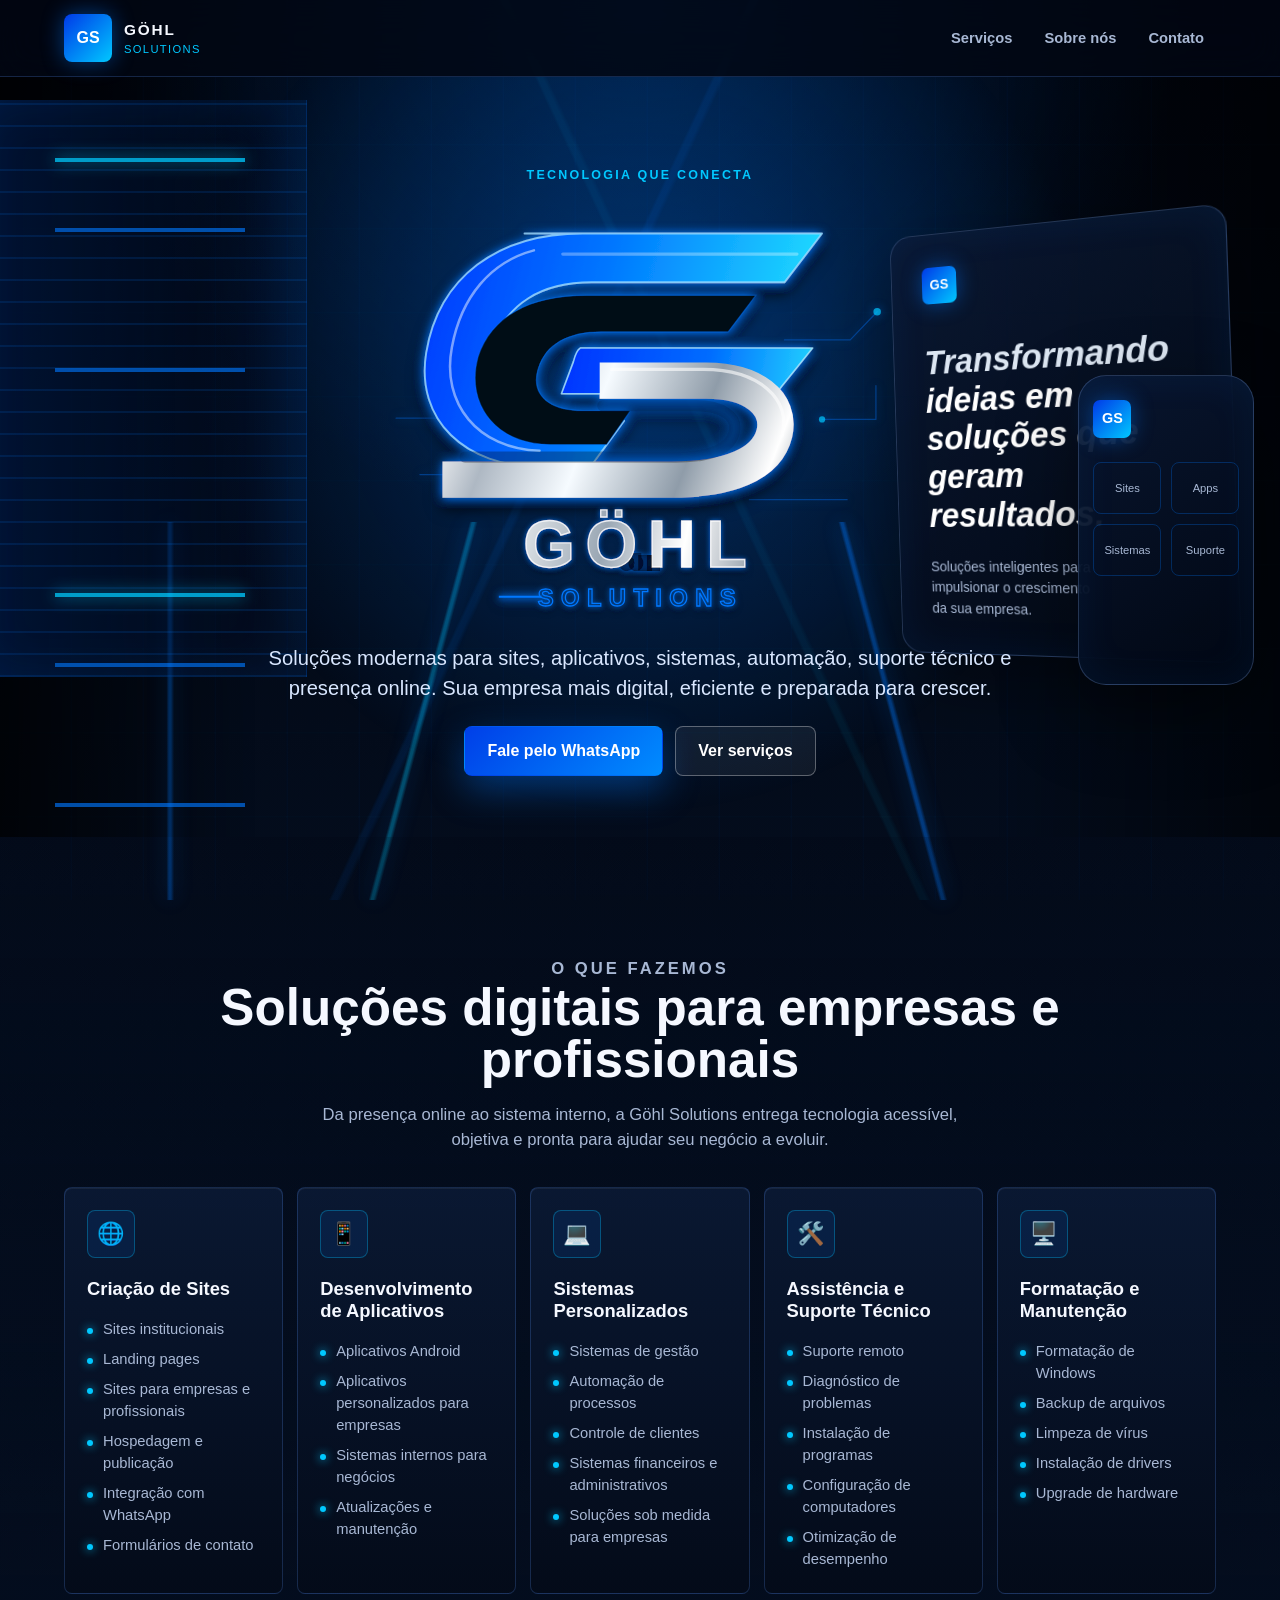
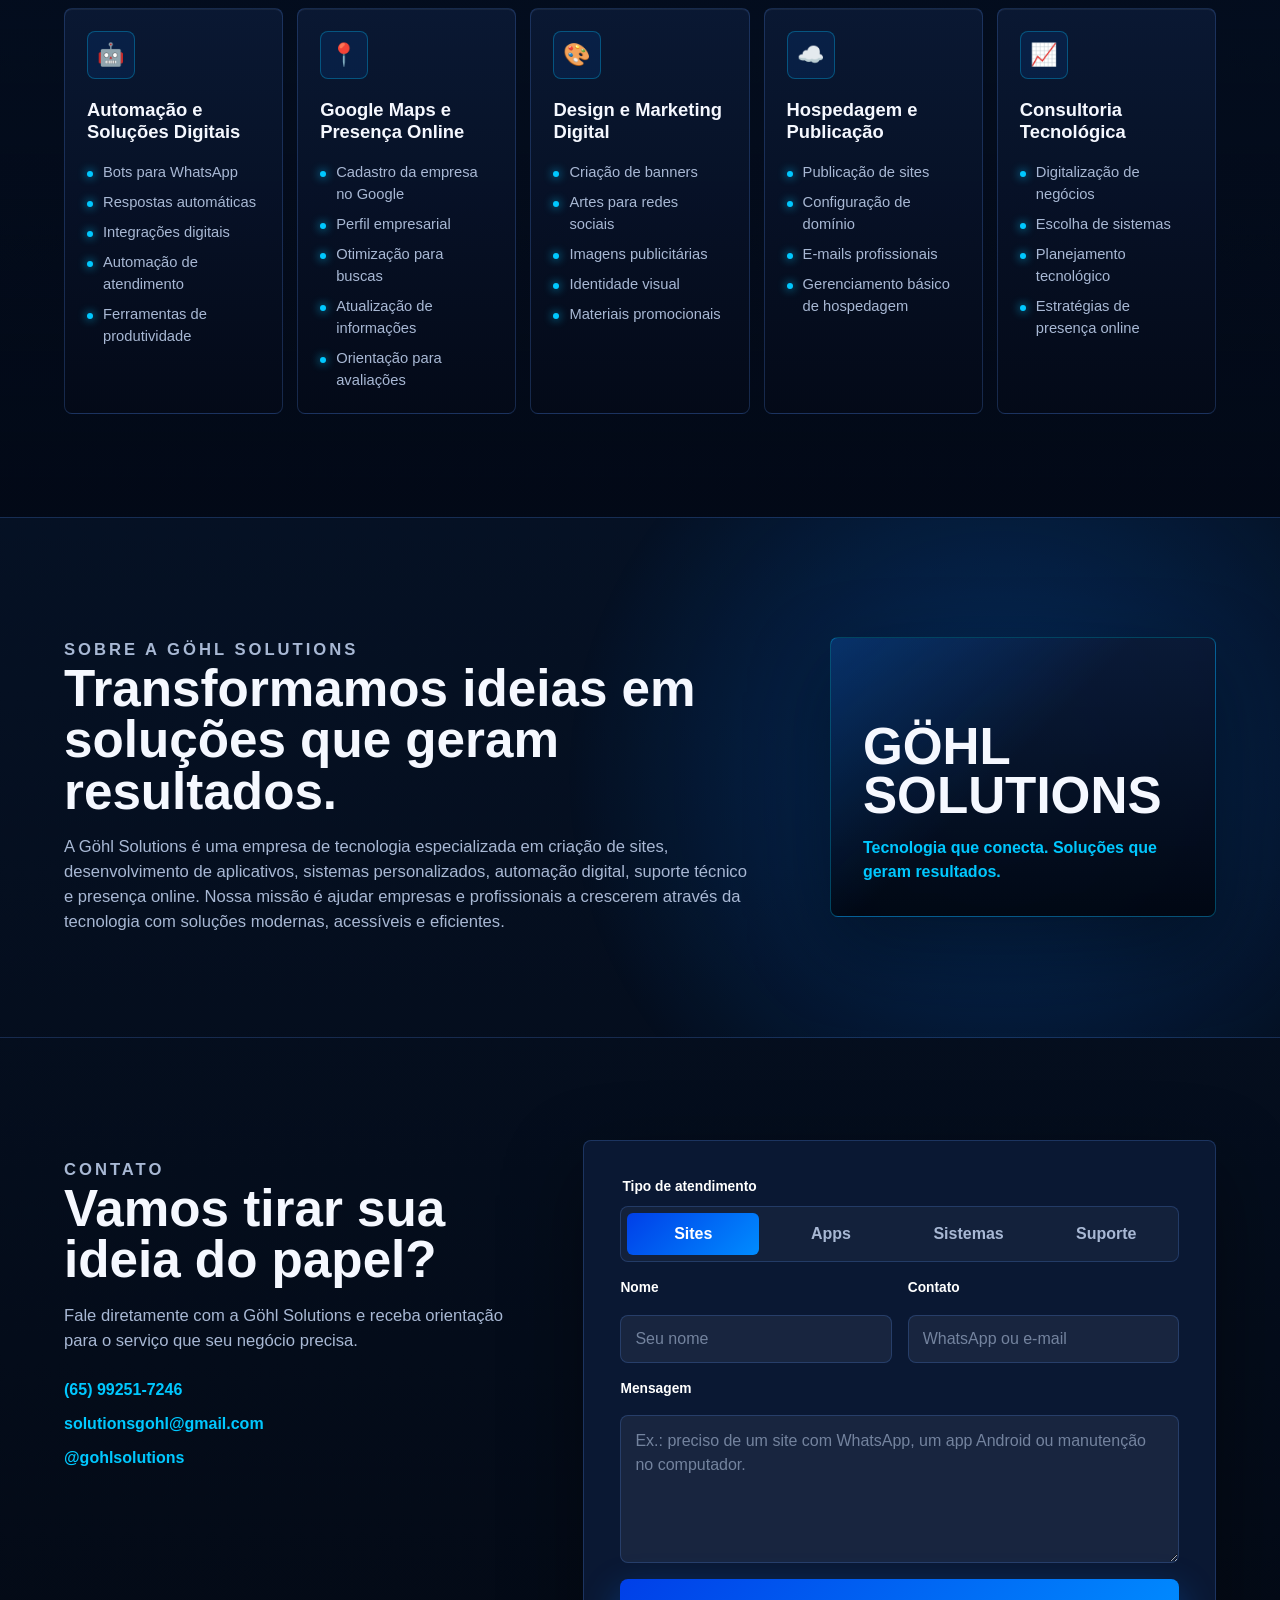
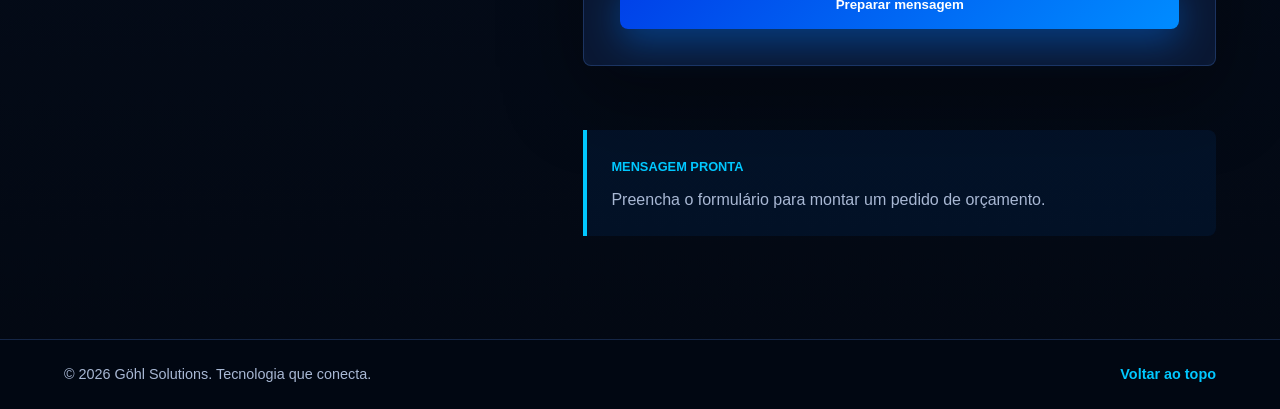
==== index.html @ 8d9f5658 "Add files via upload" ====
<!DOCTYPE html>
<html lang="pt-BR">
  <head>
    <meta charset="UTF-8" />
    <meta name="viewport" content="width=device-width, initial-scale=1.0" />
    <meta
      name="description"
      content="Göhl Solutions: criação de sites, aplicativos, sistemas personalizados, automação digital, suporte técnico e presença online."
    />
    <title>Göhl Solutions | Tecnologia que conecta</title>
    <link rel="stylesheet" href="styles.css" />
  </head>
  <body>
    <header class="site-header">
      <a class="brand" href="#top" aria-label="Göhl Solutions - início">
        <span class="brand-mark">GS</span>
        <span>
          <strong>GÖHL</strong>
          <small>Solutions</small>
        </span>
      </a>

      <button class="menu-toggle" type="button" aria-expanded="false" aria-controls="main-nav">
        <span></span>
        <span></span>
      </button>

      <nav class="main-nav" id="main-nav" aria-label="Navegação principal">
        <a href="#servicos">Serviços</a>
        <a href="#sobre">Sobre nós</a>
        <a href="#contato">Contato</a>
      </nav>
    </header>

    <main id="top">
      <section class="hero">
        <div class="hero-stage" aria-hidden="true">
          <div class="server-rack"></div>
          <div class="device desktop-device">
            <span class="mini-logo">GS</span>
            <strong>Transformando ideias em soluções que geram resultados.</strong>
            <small>Soluções inteligentes para impulsionar o crescimento da sua empresa.</small>
          </div>
          <div class="device phone-device">
            <span class="mini-logo">GS</span>
            <div class="phone-grid">
              <i>Sites</i>
              <i>Apps</i>
              <i>Sistemas</i>
              <i>Suporte</i>
            </div>
          </div>
        </div>

        <div class="hero-content">
          <p class="eyebrow">Tecnologia que conecta</p>
          <div class="logo-lockup" aria-label="Göhl Solutions">
            <h1 class="sr-only">Göhl Solutions</h1>
            <img class="logo-image" src="assets/gohl-logo.png" alt="Göhl Solutions" />
            <svg class="gohl-logo logo-fallback" viewBox="0 0 940 680" role="img" aria-label="Göhl Solutions">
              <defs>
                <linearGradient id="logoBlueMain" x1="145" y1="70" x2="760" y2="235" gradientUnits="userSpaceOnUse">
                  <stop offset="0" stop-color="#003cff" />
                  <stop offset="0.43" stop-color="#0077ff" />
                  <stop offset="1" stop-color="#22e5ff" />
                </linearGradient>
                <linearGradient id="logoBlueBar" x1="345" y1="238" x2="760" y2="310" gradientUnits="userSpaceOnUse">
                  <stop offset="0" stop-color="#0033ff" />
                  <stop offset="0.56" stop-color="#006dff" />
                  <stop offset="1" stop-color="#26ddff" />
                </linearGradient>
                <linearGradient id="logoSilver" x1="150" y1="318" x2="740" y2="545" gradientUnits="userSpaceOnUse">
                  <stop offset="0" stop-color="#ffffff" />
                  <stop offset="0.16" stop-color="#aeb8c3" />
                  <stop offset="0.38" stop-color="#f6fbff" />
                  <stop offset="0.64" stop-color="#8f9ca9" />
                  <stop offset="0.84" stop-color="#ffffff" />
                  <stop offset="1" stop-color="#566472" />
                </linearGradient>
                <linearGradient id="logoTextSilver" x1="230" y1="455" x2="710" y2="555" gradientUnits="userSpaceOnUse">
                  <stop offset="0" stop-color="#ffffff" />
                  <stop offset="0.4" stop-color="#9aa7b4" />
                  <stop offset="0.66" stop-color="#ffffff" />
                  <stop offset="1" stop-color="#687787" />
                </linearGradient>
                <filter id="logoOuterGlow" x="-18%" y="-20%" width="136%" height="142%">
                  <feDropShadow dx="0" dy="0" stdDeviation="8" flood-color="#0078ff" flood-opacity="0.95" />
                  <feDropShadow dx="0" dy="16" stdDeviation="10" flood-color="#000000" flood-opacity="0.72" />
                </filter>
                <filter id="logoTextGlow" x="-12%" y="-30%" width="124%" height="160%">
                  <feDropShadow dx="0" dy="0" stdDeviation="4" flood-color="#0078ff" flood-opacity="0.72" />
                  <feDropShadow dx="0" dy="6" stdDeviation="4" flood-color="#000000" flood-opacity="0.65" />
                </filter>
              </defs>

              <g class="logo-circuit" aria-hidden="true">
                <path d="M80 350 H238 L300 312" />
                <path d="M700 225 H805 L848 180" />
                <path d="M118 440 H310" />
                <path d="M644 480 H800" />
                <path d="M186 288 V210 H240" />
                <path d="M760 352 H846 V298" />
                <circle cx="300" cy="312" r="6" />
                <circle cx="848" cy="180" r="6" />
                <circle cx="186" cy="210" r="5" />
                <circle cx="760" cy="352" r="5" />
              </g>

              <g class="logo-emblem" filter="url(#logoOuterGlow)">
                <path
                  class="emblem-blue-shell"
                  d="M285 55 H760 L700 133 H392 C310 133 257 169 236 228 C214 291 249 344 326 354 H444 L390 428 H312 C189 428 111 352 128 246 C148 125 242 55 378 55 Z"
                />
                <path
                  class="emblem-bg-cut"
                  d="M384 154 H654 L610 212 H407 C354 212 319 232 307 270 C294 311 322 338 379 338 H454 L416 392 H326 C241 392 190 329 211 252 C232 188 292 154 384 154 Z"
                />
                <path class="emblem-blue-bar" d="M374 238 H745 L686 311 H344 L363 260 C366 248 369 241 374 238 Z" />
                <path class="emblem-blue-edge" d="M300 82 C232 100 184 155 169 237 C152 326 210 399 309 402" />
                <path class="emblem-blue-shine" d="M346 88 H720" />

                <path
                  class="emblem-silver"
                  d="M405 290 H575 C650 290 695 326 684 374 C672 424 610 448 520 448 H154"
                />
                <path class="emblem-silver-shadow" d="M410 330 H558 C600 330 625 347 620 371 C615 398 582 412 526 412 H190" />
                <path class="emblem-silver-shine" d="M424 272 H570 C660 272 712 320 696 378" />
              </g>

              <g class="logo-wordmark" filter="url(#logoTextGlow)">
                <text class="brand-word-shadow" x="470" y="588" text-anchor="middle">GÖHL</text>
                <text class="brand-word" x="470" y="588" text-anchor="middle">GÖHL</text>
                <text class="brand-subline" x="470" y="650" text-anchor="middle">SOLUTIONS</text>
                <line class="brand-line" x1="244" y1="635" x2="312" y2="635" />
                <line class="brand-line" x1="628" y1="635" x2="696" y2="635" />
              </g>
            </svg>
          </div>
          <p class="hero-copy">
            Soluções modernas para sites, aplicativos, sistemas, automação, suporte técnico e presença
            online. Sua empresa mais digital, eficiente e preparada para crescer.
          </p>
          <div class="hero-actions" aria-label="Ações principais">
            <a class="button primary" href="https://wa.me/5565992517246" target="_blank" rel="noreferrer">
              Fale pelo WhatsApp
            </a>
            <a class="button secondary" href="#servicos">Ver serviços</a>
          </div>
        </div>
      </section>

      <section class="section service-section" id="servicos">
        <div class="section-heading">
          <p class="eyebrow">O que fazemos</p>
          <h2>Soluções digitais para empresas e profissionais</h2>
          <p>
            Da presença online ao sistema interno, a Göhl Solutions entrega tecnologia acessível,
            objetiva e pronta para ajudar seu negócio a evoluir.
          </p>
        </div>

        <div class="services-grid">
          <article class="service-card">
            <span class="service-icon">🌐</span>
            <h3>Criação de Sites</h3>
            <ul>
              <li>Sites institucionais</li>
              <li>Landing pages</li>
              <li>Sites para empresas e profissionais</li>
              <li>Hospedagem e publicação</li>
              <li>Integração com WhatsApp</li>
              <li>Formulários de contato</li>
            </ul>
          </article>

          <article class="service-card">
            <span class="service-icon">📱</span>
            <h3>Desenvolvimento de Aplicativos</h3>
            <ul>
              <li>Aplicativos Android</li>
              <li>Aplicativos personalizados para empresas</li>
              <li>Sistemas internos para negócios</li>
              <li>Atualizações e manutenção</li>
            </ul>
          </article>

          <article class="service-card">
            <span class="service-icon">💻</span>
            <h3>Sistemas Personalizados</h3>
            <ul>
              <li>Sistemas de gestão</li>
              <li>Automação de processos</li>
              <li>Controle de clientes</li>
              <li>Sistemas financeiros e administrativos</li>
              <li>Soluções sob medida para empresas</li>
            </ul>
          </article>

          <article class="service-card">
            <span class="service-icon">🛠️</span>
            <h3>Assistência e Suporte Técnico</h3>
            <ul>
              <li>Suporte remoto</li>
              <li>Diagnóstico de problemas</li>
              <li>Instalação de programas</li>
              <li>Configuração de computadores</li>
              <li>Otimização de desempenho</li>
            </ul>
          </article>

          <article class="service-card">
            <span class="service-icon">🖥️</span>
            <h3>Formatação e Manutenção</h3>
            <ul>
              <li>Formatação de Windows</li>
              <li>Backup de arquivos</li>
              <li>Limpeza de vírus</li>
              <li>Instalação de drivers</li>
              <li>Upgrade de hardware</li>
            </ul>
          </article>

          <article class="service-card">
            <span class="service-icon">🤖</span>
            <h3>Automação e Soluções Digitais</h3>
            <ul>
              <li>Bots para WhatsApp</li>
              <li>Respostas automáticas</li>
              <li>Integrações digitais</li>
              <li>Automação de atendimento</li>
              <li>Ferramentas de produtividade</li>
            </ul>
          </article>

          <article class="service-card">
            <span class="service-icon">📍</span>
            <h3>Google Maps e Presença Online</h3>
            <ul>
              <li>Cadastro da empresa no Google</li>
              <li>Perfil empresarial</li>
              <li>Otimização para buscas</li>
              <li>Atualização de informações</li>
              <li>Orientação para avaliações</li>
            </ul>
          </article>

          <article class="service-card">
            <span class="service-icon">🎨</span>
            <h3>Design e Marketing Digital</h3>
            <ul>
              <li>Criação de banners</li>
              <li>Artes para redes sociais</li>
              <li>Imagens publicitárias</li>
              <li>Identidade visual</li>
              <li>Materiais promocionais</li>
            </ul>
          </article>

          <article class="service-card">
            <span class="service-icon">☁️</span>
            <h3>Hospedagem e Publicação</h3>
            <ul>
              <li>Publicação de sites</li>
              <li>Configuração de domínio</li>
              <li>E-mails profissionais</li>
              <li>Gerenciamento básico de hospedagem</li>
            </ul>
          </article>

          <article class="service-card">
            <span class="service-icon">📈</span>
            <h3>Consultoria Tecnológica</h3>
            <ul>
              <li>Digitalização de negócios</li>
              <li>Escolha de sistemas</li>
              <li>Planejamento tecnológico</li>
              <li>Estratégias de presença online</li>
            </ul>
          </article>
        </div>
      </section>

      <section class="section about-section" id="sobre">
        <div class="about-copy">
          <p class="eyebrow">Sobre a Göhl Solutions</p>
          <h2>Transformamos ideias em soluções que geram resultados.</h2>
          <p>
            A Göhl Solutions é uma empresa de tecnologia especializada em criação de sites,
            desenvolvimento de aplicativos, sistemas personalizados, automação digital, suporte
            técnico e presença online. Nossa missão é ajudar empresas e profissionais a crescerem
            através da tecnologia com soluções modernas, acessíveis e eficientes.
          </p>
        </div>
        <div class="about-panel">
          <strong>Göhl Solutions</strong>
          <span>Tecnologia que conecta. Soluções que geram resultados.</span>
        </div>
      </section>

      <section class="section contact-section" id="contato">
        <div class="section-heading compact">
          <p class="eyebrow">Contato</p>
          <h2>Vamos tirar sua ideia do papel?</h2>
          <p>
            Fale diretamente com a Göhl Solutions e receba orientação para o serviço que seu negócio precisa.
          </p>
          <div class="contact-links">
            <a href="https://wa.me/5565992517246" target="_blank" rel="noreferrer">(65) 99251-7246</a>
            <a href="mailto:solutionsgohl@gmail.com">solutionsgohl@gmail.com</a>
            <a href="https://www.instagram.com/gohlsolutions" target="_blank" rel="noreferrer">@gohlsolutions</a>
          </div>
        </div>

        <form class="contact-form" id="contact-form">
          <fieldset>
            <legend>Tipo de atendimento</legend>
            <div class="segmented-control" role="radiogroup" aria-label="Tipo de atendimento">
              <label>
                <input type="radio" name="service" value="Criação de Sites" checked />
                <span>Sites</span>
              </label>
              <label>
                <input type="radio" name="service" value="Aplicativos" />
                <span>Apps</span>
              </label>
              <label>
                <input type="radio" name="service" value="Sistemas" />
                <span>Sistemas</span>
              </label>
              <label>
                <input type="radio" name="service" value="Suporte Técnico" />
                <span>Suporte</span>
              </label>
            </div>
          </fieldset>

          <div class="form-row">
            <label for="name">Nome</label>
            <input id="name" name="name" type="text" autocomplete="name" placeholder="Seu nome" required />
          </div>
          <div class="form-row">
            <label for="contact">Contato</label>
            <input
              id="contact"
              name="contact"
              type="text"
              autocomplete="tel"
              placeholder="WhatsApp ou e-mail"
              required
            />
          </div>
          <div class="form-row full">
            <label for="message">Mensagem</label>
            <textarea
              id="message"
              name="message"
              rows="5"
              placeholder="Ex.: preciso de um site com WhatsApp, um app Android ou manutenção no computador."
              required
            ></textarea>
          </div>

          <button class="button primary submit-button" type="submit">Preparar mensagem</button>
        </form>

        <aside class="message-preview" id="message-preview" aria-live="polite">
          <span>Mensagem pronta</span>
          <p>Preencha o formulário para montar um pedido de orçamento.</p>
        </aside>
      </section>
    </main>

    <footer class="site-footer">
      <p>© <span id="year"></span> Göhl Solutions. Tecnologia que conecta.</p>
      <a href="#top">Voltar ao topo</a>
    </footer>

    <script src="script.js"></script>
  </body>
</html>
---- styles.css ----
:root {
  color-scheme: dark;
  --ink: #f5f8ff;
  --muted: #a8b8d4;
  --soft: #d9e7ff;
  --bg: #020713;
  --bg-2: #07152b;
  --panel: rgba(8, 18, 37, 0.78);
  --panel-strong: rgba(11, 26, 54, 0.94);
  --line: rgba(91, 151, 255, 0.22);
  --blue: #0078ff;
  --blue-2: #00c8ff;
  --silver: #dce6f2;
  --shadow: 0 28px 80px rgba(0, 0, 0, 0.38);
}

* {
  box-sizing: border-box;
}

html {
  scroll-behavior: smooth;
}

body {
  margin: 0;
  background:
    radial-gradient(circle at 50% 0%, rgba(0, 120, 255, 0.22), transparent 34rem),
    linear-gradient(180deg, #01040d 0%, #06142a 45%, #030812 100%);
  color: var(--ink);
  font-family: "Segoe UI", Arial, sans-serif;
  line-height: 1.5;
}

body::before {
  content: "";
  position: fixed;
  inset: 0;
  z-index: -2;
  background:
    linear-gradient(115deg, transparent 0 44%, rgba(0, 120, 255, 0.18) 44.2% 44.5%, transparent 44.8%),
    linear-gradient(65deg, transparent 0 54%, rgba(0, 200, 255, 0.12) 54.2% 54.5%, transparent 54.8%),
    repeating-linear-gradient(90deg, transparent 0 70px, rgba(0, 120, 255, 0.05) 71px 72px),
    repeating-linear-gradient(0deg, transparent 0 82px, rgba(0, 200, 255, 0.035) 83px 84px);
  opacity: 0.55;
  pointer-events: none;
}

body::after {
  content: "";
  position: fixed;
  inset: auto 0 0;
  z-index: -1;
  height: 42vh;
  background:
    linear-gradient(90deg, transparent 0 13%, rgba(0, 120, 255, 0.5) 13.2% 13.35%, transparent 13.6%),
    linear-gradient(105deg, transparent 0 34%, rgba(0, 200, 255, 0.42) 34.2% 34.35%, transparent 34.6%),
    linear-gradient(75deg, transparent 0 68%, rgba(0, 120, 255, 0.5) 68.2% 68.35%, transparent 68.6%);
  filter: drop-shadow(0 0 10px rgba(0, 120, 255, 0.8));
  opacity: 0.8;
  pointer-events: none;
}

img {
  display: block;
  max-width: 100%;
}

a {
  color: inherit;
  text-decoration: none;
}

h1,
h2,
h3,
p {
  overflow-wrap: anywhere;
}

.site-header {
  position: sticky;
  top: 0;
  z-index: 10;
  display: flex;
  align-items: center;
  justify-content: space-between;
  gap: 24px;
  min-height: 74px;
  padding: 14px clamp(18px, 5vw, 76px);
  background: rgba(2, 7, 19, 0.78);
  border-bottom: 1px solid var(--line);
  backdrop-filter: blur(18px);
}

.brand {
  display: inline-flex;
  align-items: center;
  gap: 12px;
  min-width: 0;
}

.brand-mark,
.mini-logo {
  display: grid;
  place-items: center;
  background: linear-gradient(135deg, #0039e8 0%, #00c8ff 100%);
  color: #ffffff;
  font-weight: 900;
  box-shadow: 0 0 22px rgba(0, 120, 255, 0.48);
}

.brand-mark {
  width: 48px;
  aspect-ratio: 1;
  border-radius: 8px;
}

.brand strong,
.brand small {
  display: block;
  letter-spacing: 0.12em;
  text-transform: uppercase;
}

.brand strong {
  font-size: 0.96rem;
}

.brand small {
  color: var(--blue-2);
  font-size: 0.7rem;
}

.main-nav {
  display: flex;
  align-items: center;
  gap: 8px;
}

.main-nav a {
  padding: 9px 12px;
  color: var(--muted);
  font-size: 0.92rem;
  font-weight: 700;
}

.main-nav a:hover,
.main-nav a:focus-visible {
  color: #ffffff;
}

.menu-toggle {
  display: none;
  width: 42px;
  aspect-ratio: 1;
  padding: 0;
  border: 1px solid var(--line);
  border-radius: 8px;
  background: var(--panel);
}

.menu-toggle span {
  display: block;
  width: 18px;
  height: 2px;
  margin: 5px auto;
  background: var(--ink);
}

.hero {
  position: relative;
  display: grid;
  place-items: center;
  min-height: min(760px, calc(100svh - 74px));
  padding: clamp(34px, 5vw, 62px) clamp(18px, 5vw, 76px) 34px;
  overflow: hidden;
  isolation: isolate;
}

.hero::before {
  content: "";
  position: absolute;
  inset: 0;
  z-index: -2;
  background:
    linear-gradient(90deg, rgba(0, 0, 0, 0.72), transparent 20%, transparent 78%, rgba(0, 0, 0, 0.56)),
    radial-gradient(circle at 50% 38%, rgba(0, 120, 255, 0.35), transparent 28rem);
}

.hero-stage {
  position: absolute;
  inset: 0;
  z-index: -1;
  pointer-events: none;
}

.server-rack {
  position: absolute;
  left: 0;
  top: 3%;
  width: min(24vw, 360px);
  height: 76%;
  background:
    repeating-linear-gradient(0deg, rgba(0, 120, 255, 0.18) 0 2px, transparent 2px 22px),
    linear-gradient(90deg, rgba(0, 25, 66, 0.94), rgba(0, 10, 28, 0.1));
  border-right: 1px solid rgba(0, 120, 255, 0.25);
  box-shadow: inset -22px 0 50px rgba(0, 120, 255, 0.14);
  opacity: 0.78;
}

.server-rack::before,
.server-rack::after {
  content: "";
  position: absolute;
  left: 18%;
  right: 20%;
  height: 4px;
  background: var(--blue-2);
  box-shadow: 0 0 16px var(--blue-2), 0 70px 0 rgba(0, 120, 255, 0.82), 0 210px 0 rgba(0, 120, 255, 0.82);
}

.server-rack::before {
  top: 10%;
}

.server-rack::after {
  bottom: 14%;
}

.device {
  position: absolute;
  right: clamp(14px, 4vw, 64px);
  border: 1px solid rgba(130, 177, 255, 0.26);
  background: linear-gradient(145deg, rgba(9, 23, 49, 0.94), rgba(1, 7, 18, 0.96));
  box-shadow: var(--shadow), inset 0 0 40px rgba(0, 120, 255, 0.08);
}

.desktop-device {
  top: 19%;
  width: min(27vw, 390px);
  min-height: 260px;
  padding: 34px;
  border-radius: 22px;
  transform: perspective(720px) rotateY(-13deg) rotateZ(-2deg);
}

.desktop-device strong {
  display: block;
  margin-top: 42px;
  max-width: 14ch;
  color: #ffffff;
  font-size: clamp(1.4rem, 2.7vw, 2.45rem);
  font-style: italic;
  line-height: 1.15;
}

.desktop-device strong::first-line {
  color: var(--silver);
}

.desktop-device small {
  display: block;
  max-width: 23ch;
  margin-top: 22px;
  color: var(--muted);
  font-size: 0.9rem;
}

.phone-device {
  right: clamp(6px, 2vw, 28px);
  bottom: 20%;
  width: min(14vw, 176px);
  min-height: 310px;
  padding: 24px 14px;
  border-radius: 28px;
}

.mini-logo {
  width: 38px;
  aspect-ratio: 1;
  border-radius: 7px;
  font-size: 0.9rem;
}

.phone-grid {
  display: grid;
  grid-template-columns: 1fr 1fr;
  gap: 10px;
  margin-top: 24px;
}

.phone-grid i {
  display: grid;
  place-items: center;
  min-height: 52px;
  border: 1px solid rgba(0, 120, 255, 0.28);
  border-radius: 8px;
  color: var(--muted);
  font-size: 0.7rem;
  font-style: normal;
}

.hero-content {
  display: grid;
  justify-items: center;
  width: min(100%, 900px);
  text-align: center;
}

.eyebrow {
  margin: 0 0 14px;
  color: var(--blue-2);
  font-size: 0.78rem;
  font-weight: 800;
  letter-spacing: 0.18em;
  text-transform: uppercase;
}

.logo-lockup {
  display: grid;
  justify-items: center;
  width: min(100%, 820px);
}

.sr-only {
  position: absolute;
  width: 1px;
  height: 1px;
  padding: 0;
  margin: -1px;
  overflow: hidden;
  clip: rect(0, 0, 0, 0);
  white-space: nowrap;
  border: 0;
}

.gohl-logo {
  display: block;
  width: clamp(300px, 46vw, 650px);
  height: auto;
  overflow: visible;
}

.logo-image {
  display: block;
  width: clamp(310px, 50vw, 760px);
  height: auto;
  filter: drop-shadow(0 0 26px rgba(0, 120, 255, 0.75));
}

.logo-fallback {
  display: none;
}

.logo-lockup.logo-missing .logo-fallback {
  display: block;
}

.logo-lockup.logo-missing .logo-image {
  display: none;
}

.logo-circuit {
  fill: none;
  stroke: rgba(0, 120, 255, 0.38);
  stroke-width: 2;
  stroke-linecap: round;
  stroke-linejoin: round;
  filter: drop-shadow(0 0 8px rgba(0, 120, 255, 0.7));
}

.logo-circuit circle {
  fill: rgba(0, 200, 255, 0.7);
  stroke: none;
}

.emblem-blue-shell {
  fill: url("#logoBlueMain");
  stroke: rgba(154, 219, 255, 0.8);
  stroke-width: 3;
  stroke-linejoin: round;
}

.emblem-bg-cut {
  fill: #020713;
  stroke: rgba(0, 120, 255, 0.36);
  stroke-width: 2;
}

.emblem-blue-bar {
  fill: url("#logoBlueBar");
  stroke: rgba(169, 231, 255, 0.82);
  stroke-width: 2.5;
  stroke-linejoin: round;
}

.emblem-blue-edge,
.emblem-blue-shine {
  fill: none;
  stroke-linecap: round;
}

.emblem-blue-edge {
  stroke: rgba(255, 255, 255, 0.48);
  stroke-width: 4;
}

.emblem-blue-shine {
  stroke: rgba(255, 255, 255, 0.5);
  stroke-width: 5;
  opacity: 0.62;
}

.emblem-silver {
  fill: none;
  stroke: url("#logoSilver");
  stroke-width: 58;
  stroke-linecap: butt;
  stroke-linejoin: round;
}

.emblem-silver-shadow {
  fill: none;
  stroke: rgba(0, 0, 0, 0.42);
  stroke-width: 18;
  stroke-linecap: round;
  opacity: 0.7;
}

.emblem-silver-shine {
  fill: none;
  stroke: rgba(255, 255, 255, 0.6);
  stroke-width: 5;
  stroke-linecap: round;
}

h1 {
  margin: clamp(-20px, -2vw, -10px) 0 0;
  padding-top: 0.08em;
  font-size: clamp(3.4rem, 7vw, 6.9rem);
  font-weight: 900;
  line-height: 0.96;
  letter-spacing: 0.16em;
  text-transform: uppercase;
  background: linear-gradient(180deg, #ffffff 0%, #aab4bf 58%, #ffffff 100%);
  -webkit-background-clip: text;
  background-clip: text;
  color: transparent;
  text-shadow: 0 16px 30px rgba(0, 0, 0, 0.32);
}

.brand-word-shadow,
.brand-word,
.brand-subline {
  font-family: "Arial Black", Impact, "Segoe UI", sans-serif;
  font-weight: 900;
  letter-spacing: 0.16em;
  text-transform: uppercase;
}

.brand-word-shadow {
  fill: none;
  stroke: rgba(0, 0, 0, 0.78);
  stroke-width: 13;
}

.brand-word {
  fill: url("#logoTextSilver");
  stroke: rgba(255, 255, 255, 0.84);
  stroke-width: 2.2;
  font-size: 106px;
}

.brand-subline {
  fill: none;
  stroke: #0078ff;
  stroke-width: 2;
  font-size: 38px;
  letter-spacing: 0.31em;
}

.brand-line {
  stroke: #0078ff;
  stroke-width: 3;
  filter: drop-shadow(0 0 8px rgba(0, 120, 255, 0.95));
}

.hero-copy {
  max-width: 760px;
  margin: 18px 0 0;
  color: var(--soft);
  font-size: clamp(1.04rem, 2vw, 1.26rem);
}

.hero-actions {
  display: flex;
  flex-wrap: wrap;
  justify-content: center;
  gap: 12px;
  margin-top: 22px;
}

.button {
  display: inline-flex;
  align-items: center;
  justify-content: center;
  min-height: 50px;
  padding: 0 22px;
  border: 1px solid transparent;
  border-radius: 8px;
  font-weight: 800;
  cursor: pointer;
  transition: transform 180ms ease, box-shadow 180ms ease, background 180ms ease;
}

.button:hover,
.button:focus-visible {
  transform: translateY(-2px);
}

.button.primary {
  background: linear-gradient(135deg, #003fe8, #008cff);
  color: #ffffff;
  box-shadow: 0 14px 36px rgba(0, 120, 255, 0.38);
}

.button.secondary {
  border-color: rgba(255, 255, 255, 0.32);
  background: rgba(255, 255, 255, 0.06);
  color: #ffffff;
}

.section {
  padding: clamp(58px, 8vw, 110px) clamp(18px, 5vw, 76px);
}

.section-heading {
  max-width: 920px;
  margin: 0 auto 34px;
  text-align: center;
}

.section-heading.compact {
  max-width: 640px;
  margin: 0;
  text-align: left;
}

h2 {
  margin: 0;
  font-size: clamp(2rem, 4vw, 4.4rem);
  line-height: 1;
  letter-spacing: 0;
}

h3 {
  margin: 0;
  font-size: 1.15rem;
  line-height: 1.2;
}

.section-heading p,
.about-copy p,
.service-card li,
.message-preview p,
.site-footer {
  color: var(--muted);
}

.section-heading p,
.about-copy p {
  max-width: 74ch;
  margin: 18px 0 0;
  font-size: 1.04rem;
}

.section-heading p {
  margin-right: auto;
  margin-left: auto;
}

.service-section {
  background: linear-gradient(180deg, rgba(2, 7, 19, 0.18), rgba(2, 7, 19, 0.74));
}

.services-grid {
  display: grid;
  grid-template-columns: repeat(5, minmax(0, 1fr));
  gap: 14px;
}

.service-card {
  min-height: 350px;
  padding: 22px;
  border: 1px solid var(--line);
  border-radius: 8px;
  background: linear-gradient(180deg, rgba(11, 26, 54, 0.88), rgba(4, 11, 25, 0.88));
  box-shadow: inset 0 1px 0 rgba(255, 255, 255, 0.06);
}

.service-card:hover {
  border-color: rgba(0, 200, 255, 0.48);
  box-shadow: 0 18px 48px rgba(0, 120, 255, 0.12), inset 0 1px 0 rgba(255, 255, 255, 0.08);
}

.service-icon {
  display: grid;
  place-items: center;
  width: 48px;
  aspect-ratio: 1;
  margin-bottom: 20px;
  border: 1px solid rgba(0, 200, 255, 0.32);
  border-radius: 8px;
  background: rgba(0, 120, 255, 0.1);
  font-size: 1.38rem;
}

.service-card ul {
  display: grid;
  gap: 8px;
  margin: 18px 0 0;
  padding: 0;
  list-style: none;
}

.service-card li {
  position: relative;
  padding-left: 16px;
  font-size: 0.92rem;
}

.service-card li::before {
  content: "";
  position: absolute;
  left: 0;
  top: 0.68em;
  width: 6px;
  aspect-ratio: 1;
  border-radius: 50%;
  background: var(--blue-2);
  box-shadow: 0 0 10px var(--blue-2);
}

.about-section {
  display: grid;
  grid-template-columns: minmax(0, 1fr) minmax(280px, 0.55fr);
  gap: clamp(28px, 5vw, 70px);
  align-items: center;
  border-block: 1px solid var(--line);
  background: radial-gradient(circle at 78% 50%, rgba(0, 120, 255, 0.28), transparent 27rem);
}

.about-panel {
  min-height: 280px;
  display: grid;
  align-content: end;
  padding: 32px;
  border: 1px solid rgba(0, 200, 255, 0.32);
  border-radius: 8px;
  background:
    linear-gradient(135deg, rgba(0, 120, 255, 0.26), transparent 46%),
    linear-gradient(180deg, rgba(11, 26, 54, 0.88), rgba(1, 6, 16, 0.9));
  box-shadow: var(--shadow);
}

.about-panel strong {
  font-size: clamp(2rem, 4vw, 4rem);
  line-height: 0.95;
  text-transform: uppercase;
}

.about-panel span {
  display: block;
  margin-top: 16px;
  color: var(--blue-2);
  font-weight: 800;
}

.contact-section {
  display: grid;
  grid-template-columns: minmax(280px, 0.72fr) minmax(320px, 1fr);
  gap: clamp(26px, 5vw, 70px);
  align-items: start;
}

.contact-links {
  display: grid;
  gap: 10px;
  margin-top: 24px;
}

.contact-links a,
.message-preview a,
.site-footer a {
  color: var(--blue-2);
  font-weight: 800;
}

.contact-form {
  display: grid;
  grid-template-columns: repeat(2, minmax(0, 1fr));
  gap: 16px;
  padding: clamp(22px, 4vw, 36px);
  border: 1px solid var(--line);
  border-radius: 8px;
  background: var(--panel-strong);
  box-shadow: var(--shadow);
}

fieldset {
  grid-column: 1 / -1;
  min-width: 0;
  margin: 0;
  padding: 0;
  border: 0;
}

legend,
.form-row label {
  margin-bottom: 8px;
  color: #ffffff;
  font-size: 0.86rem;
  font-weight: 800;
}

legend {
  display: block;
}

.segmented-control {
  display: grid;
  grid-template-columns: repeat(4, minmax(0, 1fr));
  gap: 6px;
  padding: 6px;
  border: 1px solid var(--line);
  border-radius: 8px;
  background: rgba(255, 255, 255, 0.04);
}

.segmented-control label {
  min-width: 0;
}

.segmented-control input {
  position: absolute;
  opacity: 0;
  pointer-events: none;
}

.segmented-control span {
  display: grid;
  place-items: center;
  min-height: 42px;
  padding: 0 10px;
  border-radius: 6px;
  color: var(--muted);
  font-weight: 800;
  cursor: pointer;
}

.segmented-control input:checked + span {
  background: linear-gradient(135deg, #003fe8, #008cff);
  color: #ffffff;
}

.form-row {
  display: grid;
  gap: 8px;
}

.form-row.full,
.submit-button {
  grid-column: 1 / -1;
}

input,
textarea {
  width: 100%;
  border: 1px solid var(--line);
  border-radius: 8px;
  background: rgba(255, 255, 255, 0.06);
  color: var(--ink);
  font: inherit;
}

input {
  height: 48px;
  padding: 0 14px;
}

textarea {
  min-height: 136px;
  resize: vertical;
  padding: 13px 14px;
}

input::placeholder,
textarea::placeholder {
  color: rgba(168, 184, 212, 0.64);
}

input:focus,
textarea:focus,
.segmented-control input:focus-visible + span {
  outline: 3px solid rgba(0, 120, 255, 0.24);
  border-color: var(--blue-2);
}

.submit-button {
  width: 100%;
  border: 0;
}

.message-preview {
  grid-column: 2;
  padding: 24px;
  border-left: 4px solid var(--blue-2);
  border-radius: 0 8px 8px 0;
  background: rgba(0, 120, 255, 0.08);
}

.message-preview span {
  color: var(--blue-2);
  font-size: 0.8rem;
  font-weight: 800;
  text-transform: uppercase;
}

.message-preview p {
  margin: 10px 0 0;
  white-space: pre-line;
}

.message-preview a {
  display: inline-flex;
  margin: 16px 18px 0 0;
}

.site-footer {
  display: flex;
  align-items: center;
  justify-content: space-between;
  gap: 16px;
  padding: 24px clamp(18px, 5vw, 76px);
  border-top: 1px solid var(--line);
  background: rgba(2, 7, 19, 0.88);
  font-size: 0.9rem;
}

.site-footer p {
  margin: 0;
}

@media (max-width: 1180px) {
  .services-grid {
    grid-template-columns: repeat(3, minmax(0, 1fr));
  }

  .desktop-device,
  .phone-device {
    opacity: 0.42;
  }
}

@media (max-width: 920px) {
  .server-rack,
  .desktop-device,
  .phone-device {
    display: none;
  }

  .about-section,
  .contact-section {
    grid-template-columns: 1fr;
  }

  .message-preview {
    grid-column: 1;
  }

  .section-heading.compact {
    max-width: 760px;
  }
}

@media (max-width: 720px) {
  .site-header {
    min-height: 68px;
  }

  .menu-toggle {
    display: block;
  }

  .main-nav {
    position: absolute;
    top: calc(100% + 1px);
    right: 18px;
    left: 18px;
    display: none;
    flex-direction: column;
    align-items: stretch;
    padding: 8px;
    border: 1px solid var(--line);
    border-radius: 8px;
    background: var(--panel-strong);
    box-shadow: var(--shadow);
  }

  .main-nav.open {
    display: flex;
  }

  .main-nav a {
    min-height: 44px;
    padding: 12px;
  }

  .hero {
    min-height: auto;
    padding-top: 42px;
  }

  .logo-lockup p {
    letter-spacing: 0.24em;
  }

  .services-grid,
  .contact-form,
  .segmented-control {
    grid-template-columns: 1fr;
  }

  .service-card {
    min-height: auto;
  }

  .site-footer {
    flex-direction: column;
    align-items: flex-start;
  }
}
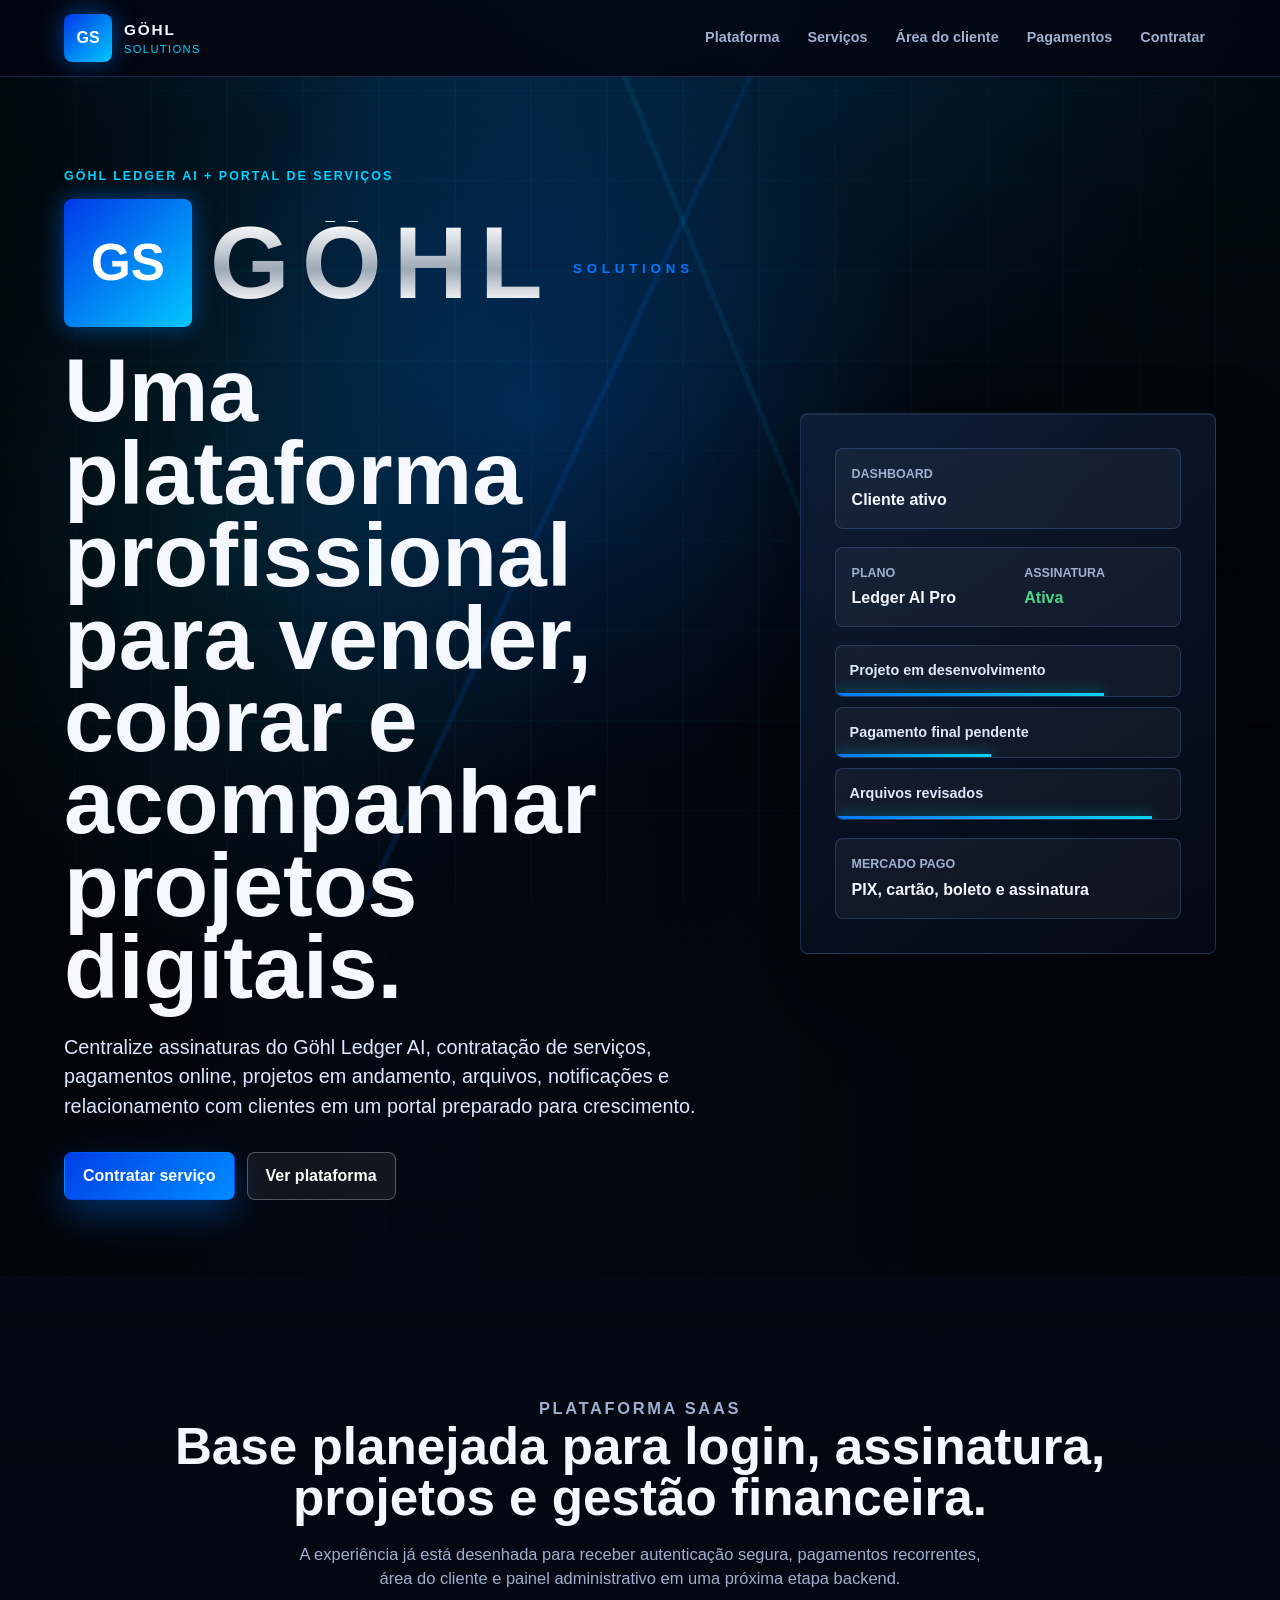
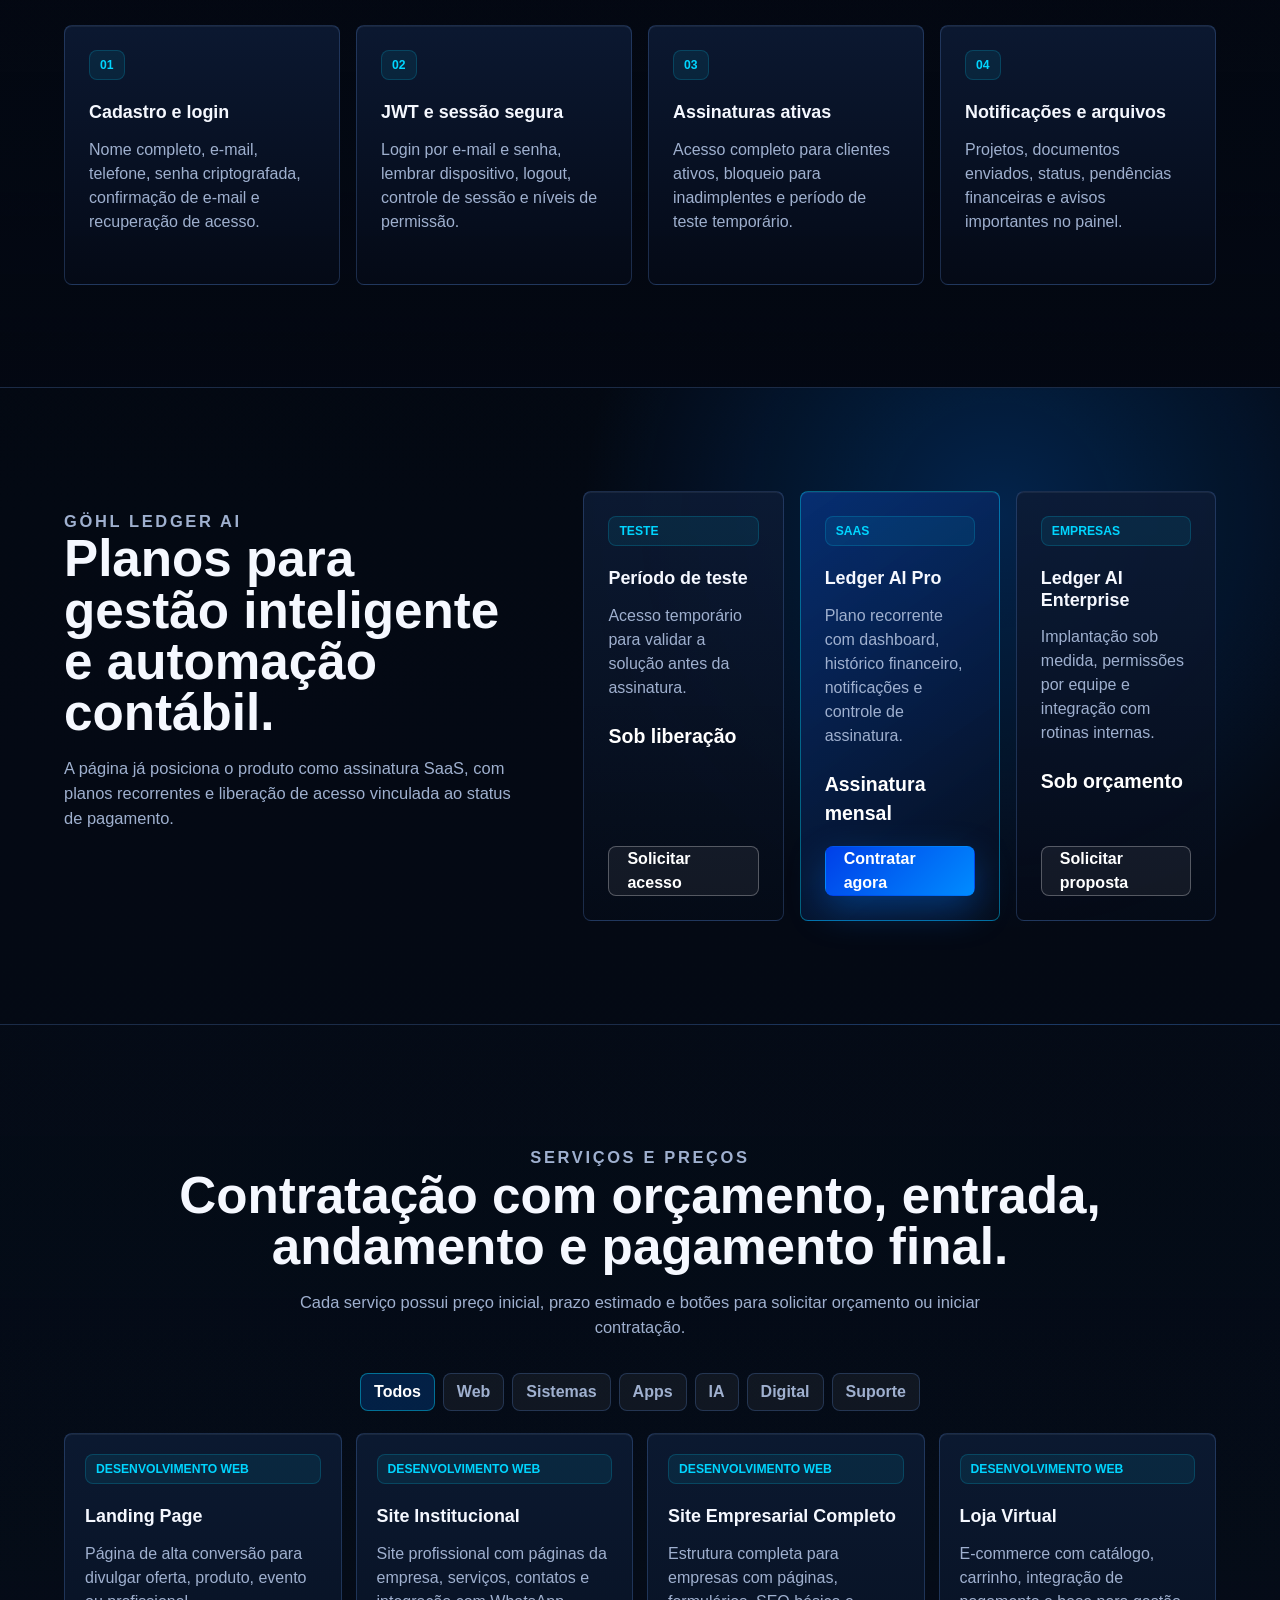
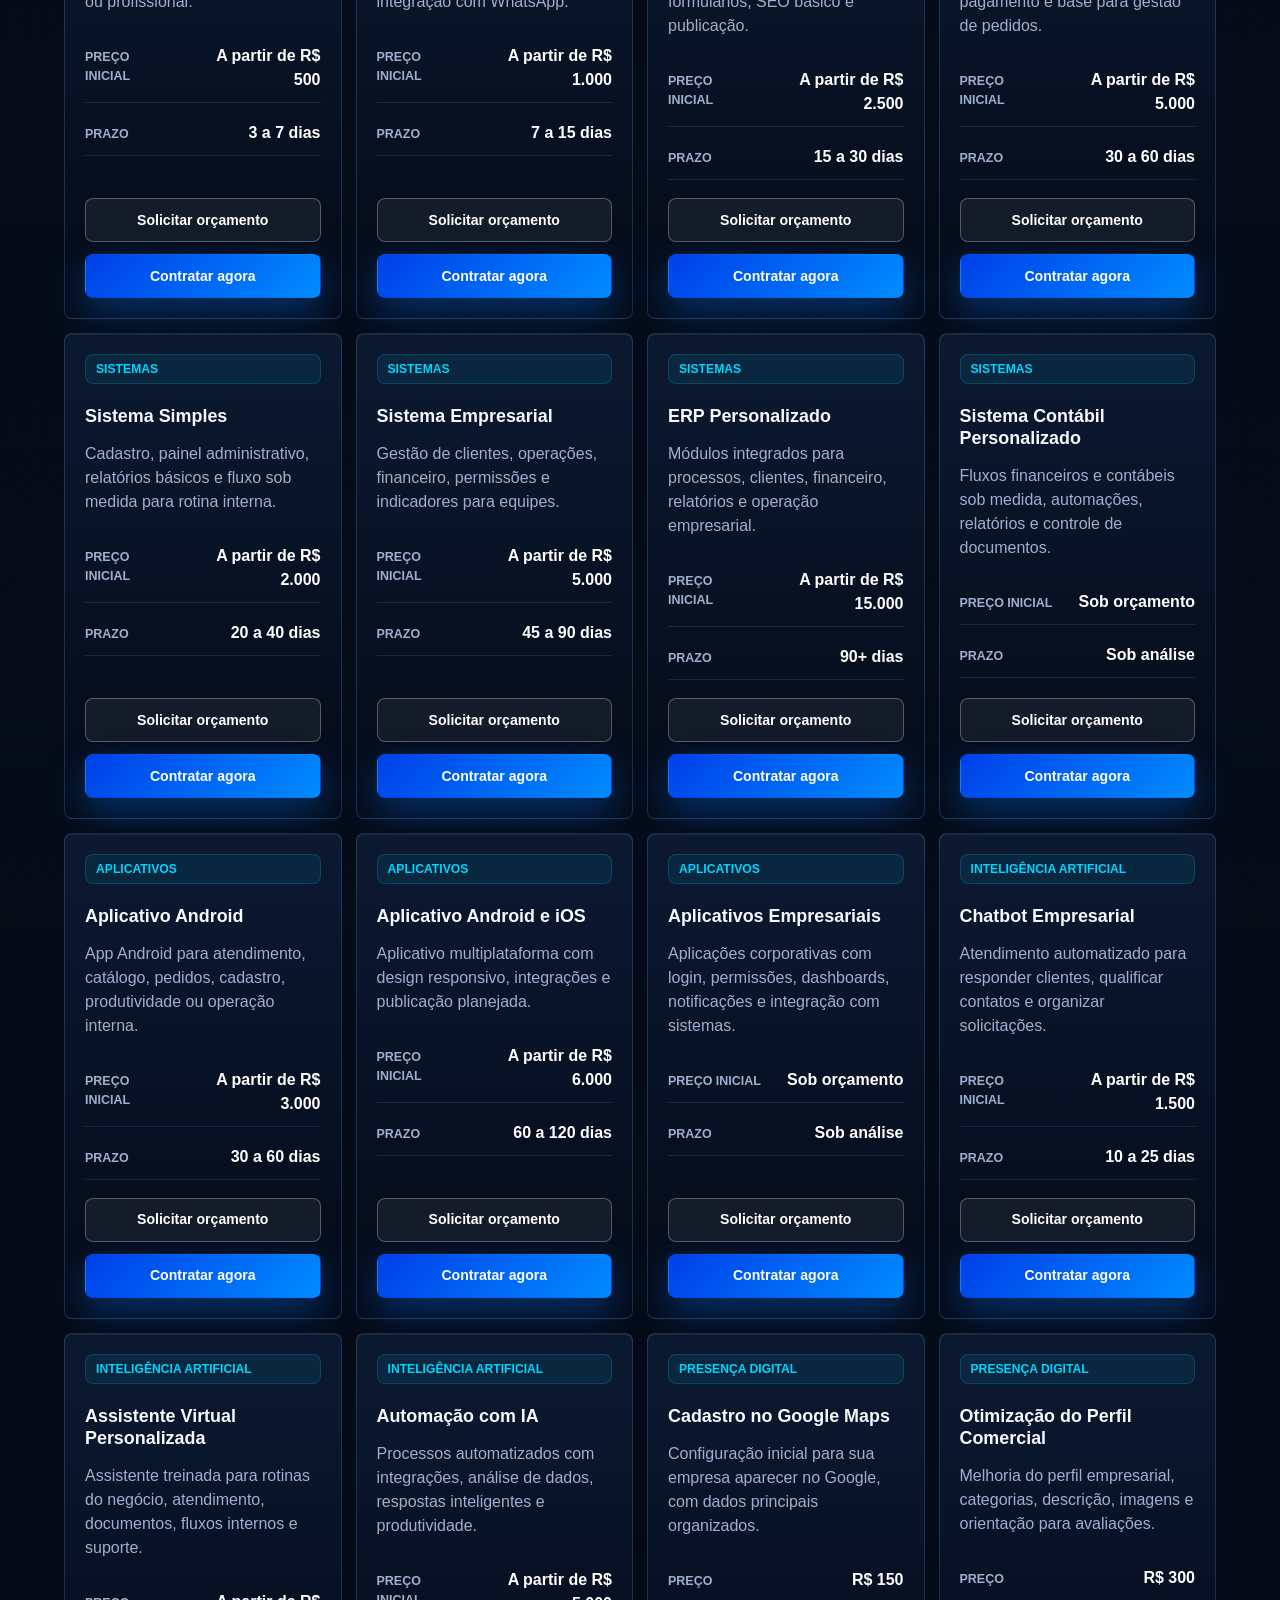
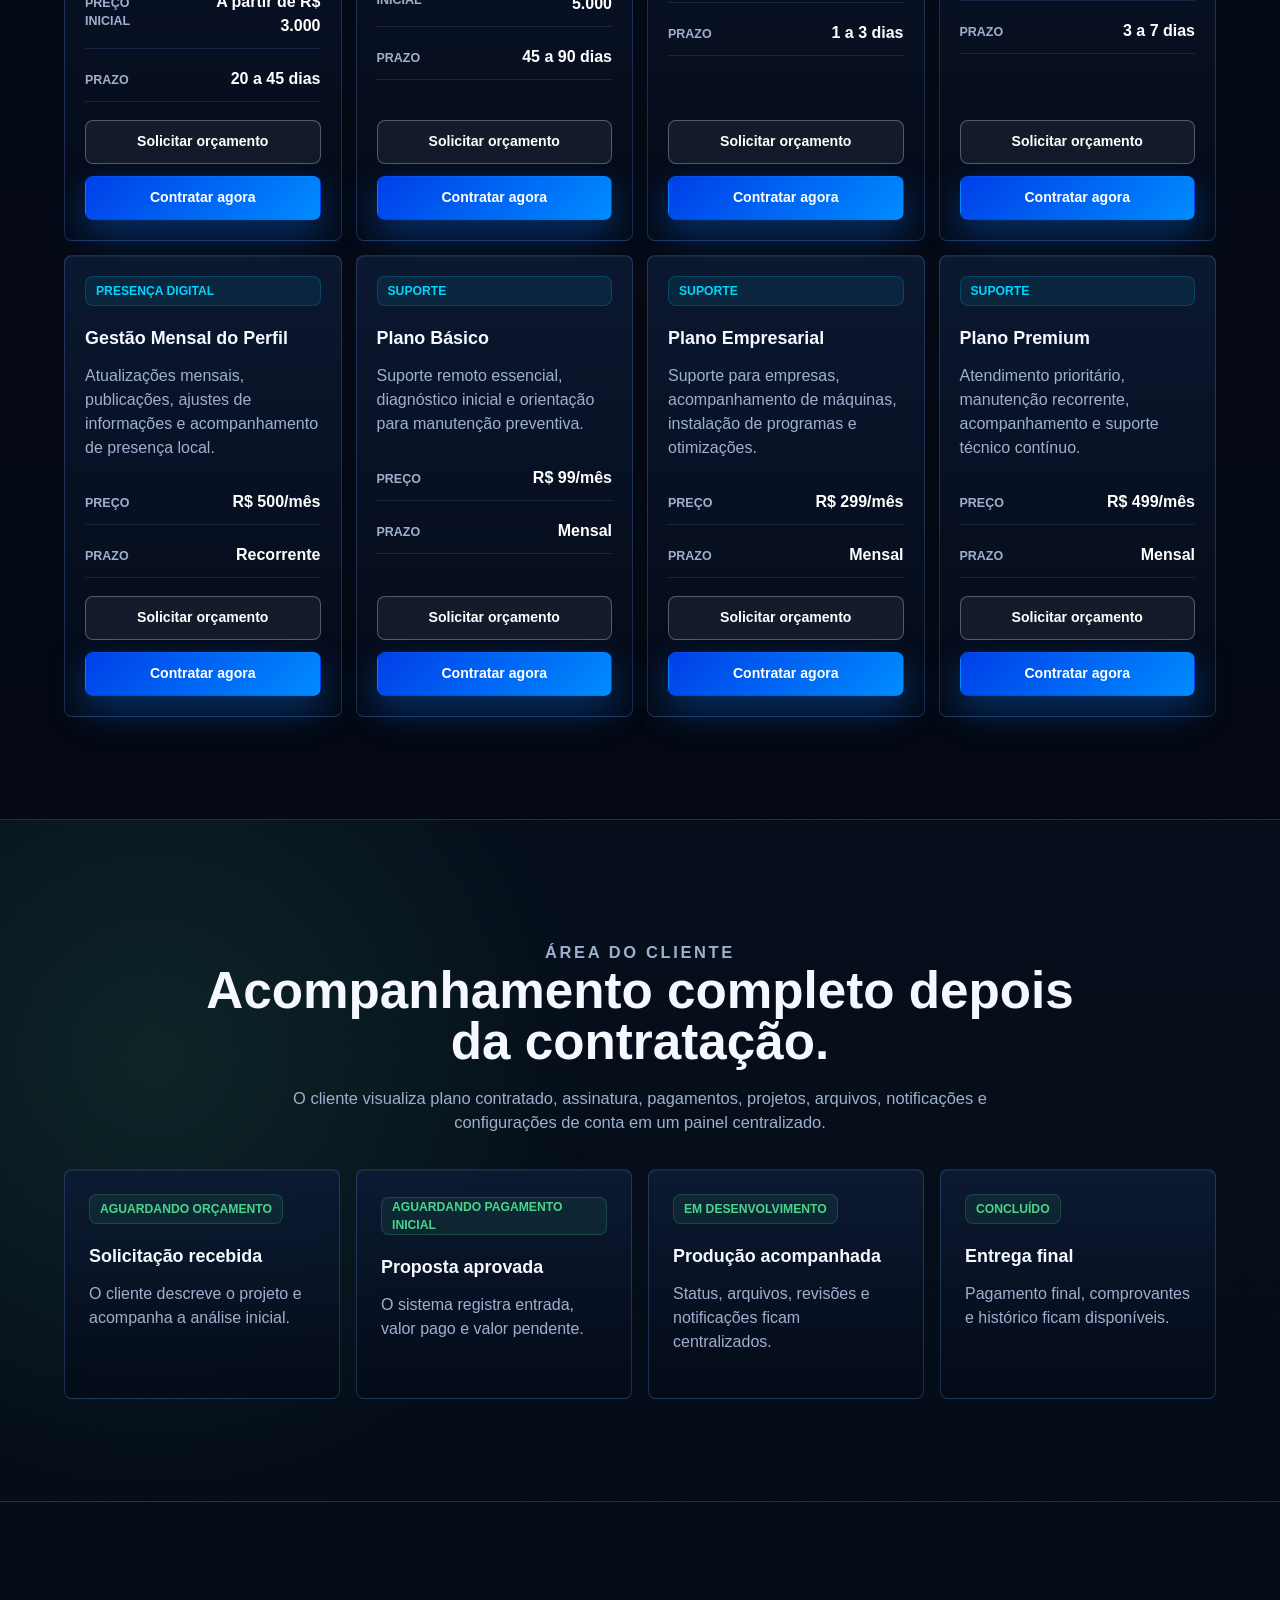
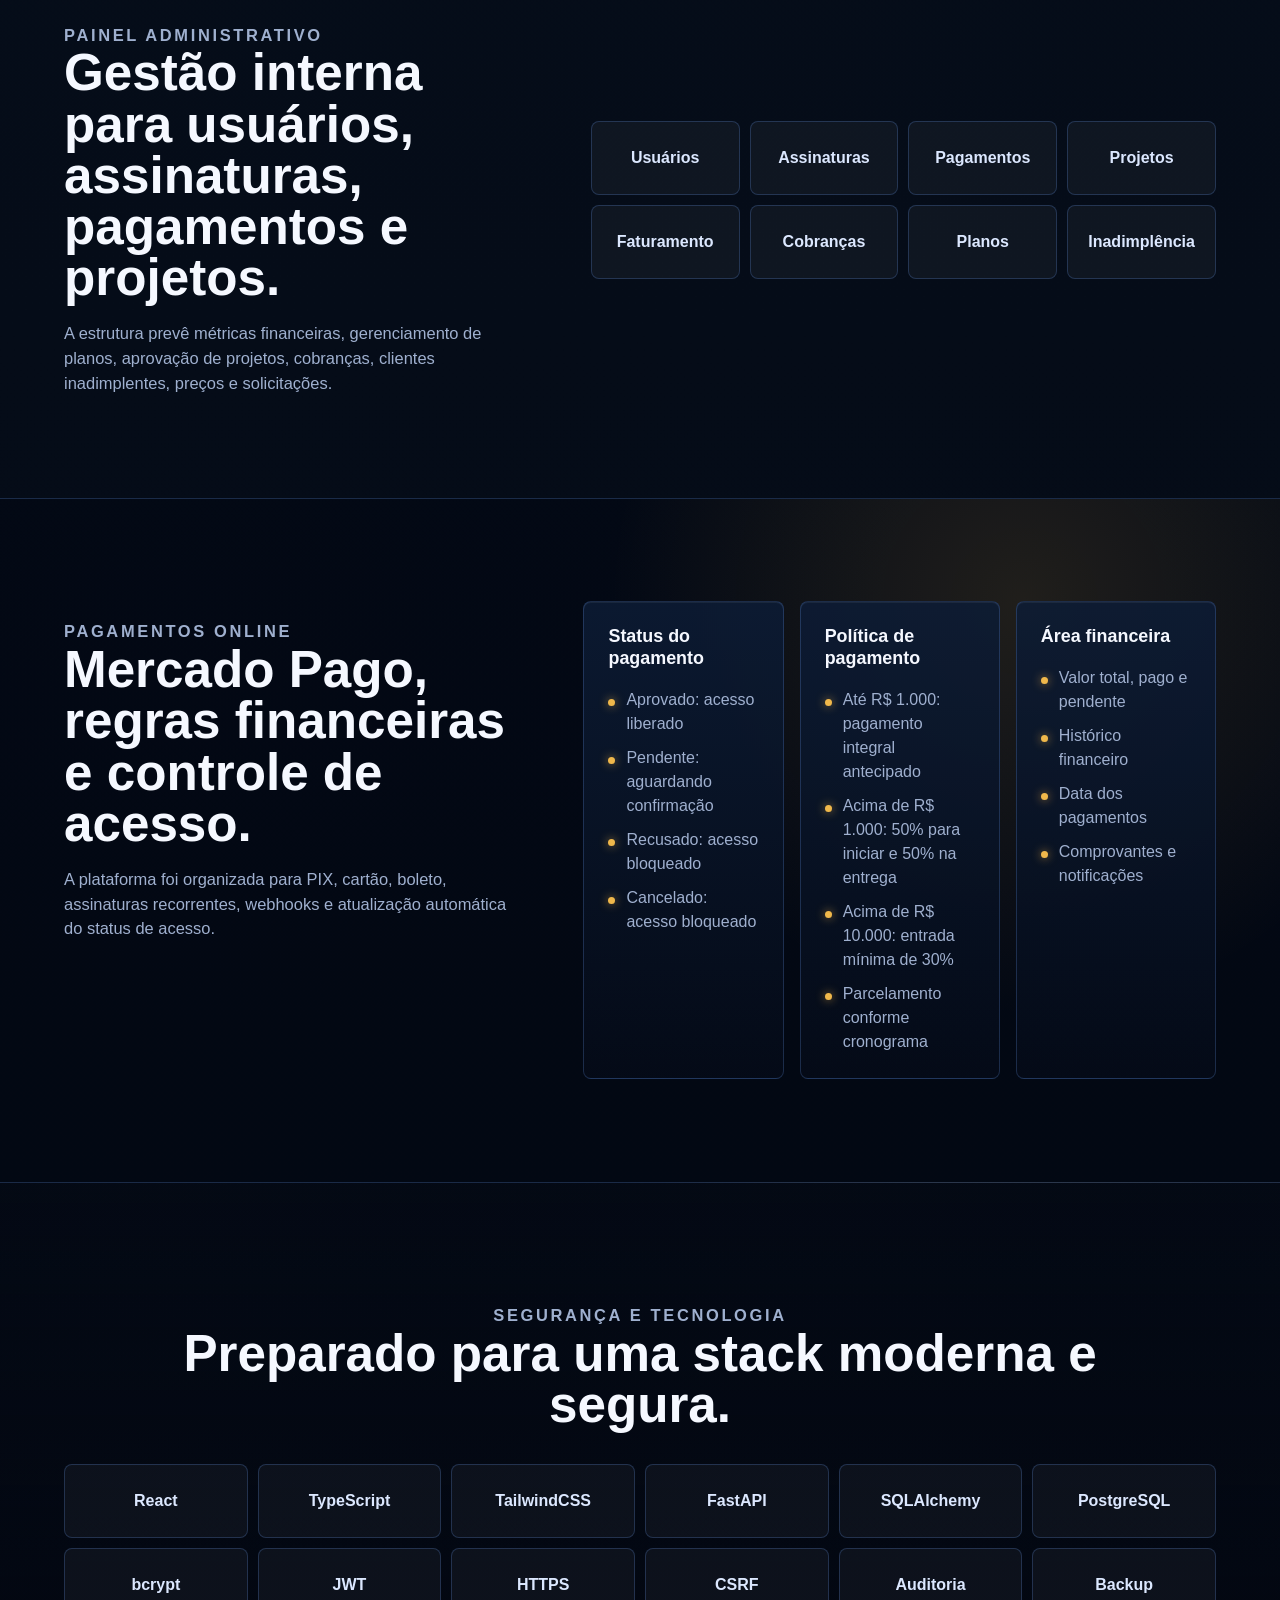
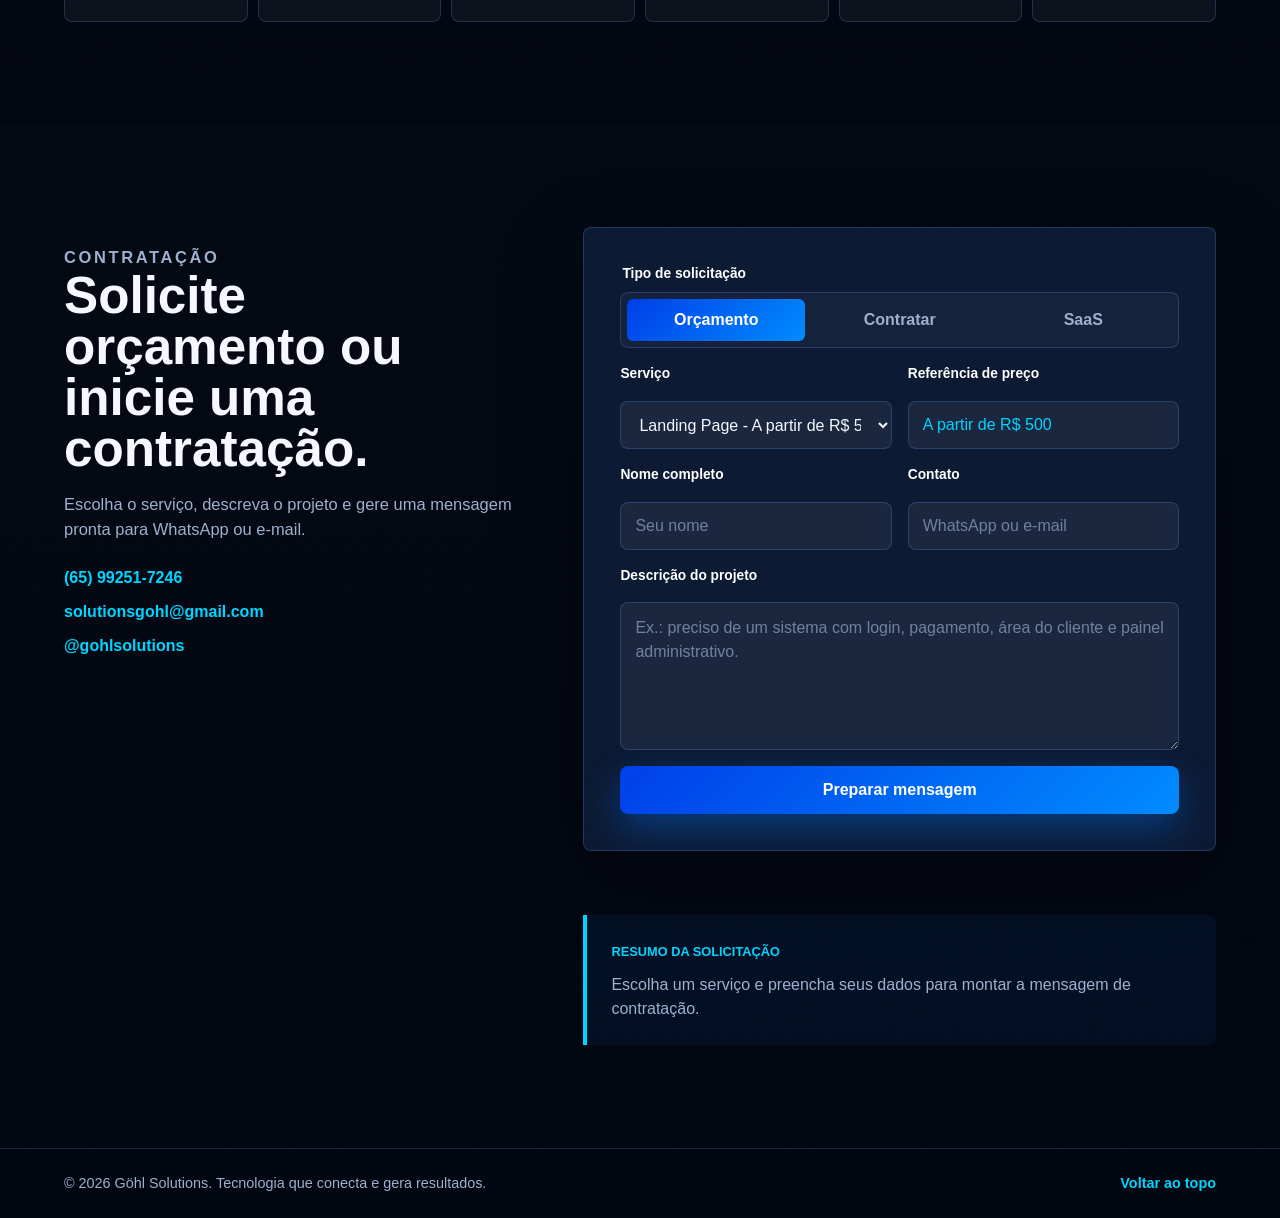
==== commit 36027dde: "Add files via upload" ====
--- a/index.html
+++ b/index.html
@@ -5,9 +5,9 @@
     <meta name="viewport" content="width=device-width, initial-scale=1.0" />
     <meta
       name="description"
-      content="Göhl Solutions: criação de sites, aplicativos, sistemas personalizados, automação digital, suporte técnico e presença online."
+      content="Göhl Solutions: plataforma SaaS, Göhl Ledger AI, criação de sites, sistemas, aplicativos, automação, suporte técnico e pagamentos online."
     />
-    <title>Göhl Solutions | Tecnologia que conecta</title>
+    <title>Göhl Solutions | Göhl Ledger AI e Serviços Digitais</title>
     <link rel="stylesheet" href="styles.css" />
   </head>
   <body>
@@ -26,283 +26,561 @@
       </button>
 
       <nav class="main-nav" id="main-nav" aria-label="Navegação principal">
+        <a href="#plataforma">Plataforma</a>
         <a href="#servicos">Serviços</a>
-        <a href="#sobre">Sobre nós</a>
-        <a href="#contato">Contato</a>
+        <a href="#cliente">Área do cliente</a>
+        <a href="#pagamentos">Pagamentos</a>
+        <a href="#contato">Contratar</a>
       </nav>
     </header>
 
     <main id="top">
       <section class="hero">
-        <div class="hero-stage" aria-hidden="true">
-          <div class="server-rack"></div>
-          <div class="device desktop-device">
-            <span class="mini-logo">GS</span>
-            <strong>Transformando ideias em soluções que geram resultados.</strong>
-            <small>Soluções inteligentes para impulsionar o crescimento da sua empresa.</small>
-          </div>
-          <div class="device phone-device">
-            <span class="mini-logo">GS</span>
-            <div class="phone-grid">
-              <i>Sites</i>
-              <i>Apps</i>
-              <i>Sistemas</i>
-              <i>Suporte</i>
-            </div>
-          </div>
-        </div>
-
+        <div class="hero-grid" aria-hidden="true"></div>
         <div class="hero-content">
-          <p class="eyebrow">Tecnologia que conecta</p>
+          <p class="eyebrow">Göhl Ledger AI + Portal de Serviços</p>
           <div class="logo-lockup" aria-label="Göhl Solutions">
             <h1 class="sr-only">Göhl Solutions</h1>
             <img class="logo-image" src="assets/gohl-logo.png" alt="Göhl Solutions" />
-            <svg class="gohl-logo logo-fallback" viewBox="0 0 940 680" role="img" aria-label="Göhl Solutions">
-              <defs>
-                <linearGradient id="logoBlueMain" x1="145" y1="70" x2="760" y2="235" gradientUnits="userSpaceOnUse">
-                  <stop offset="0" stop-color="#003cff" />
-                  <stop offset="0.43" stop-color="#0077ff" />
-                  <stop offset="1" stop-color="#22e5ff" />
-                </linearGradient>
-                <linearGradient id="logoBlueBar" x1="345" y1="238" x2="760" y2="310" gradientUnits="userSpaceOnUse">
-                  <stop offset="0" stop-color="#0033ff" />
-                  <stop offset="0.56" stop-color="#006dff" />
-                  <stop offset="1" stop-color="#26ddff" />
-                </linearGradient>
-                <linearGradient id="logoSilver" x1="150" y1="318" x2="740" y2="545" gradientUnits="userSpaceOnUse">
-                  <stop offset="0" stop-color="#ffffff" />
-                  <stop offset="0.16" stop-color="#aeb8c3" />
-                  <stop offset="0.38" stop-color="#f6fbff" />
-                  <stop offset="0.64" stop-color="#8f9ca9" />
-                  <stop offset="0.84" stop-color="#ffffff" />
-                  <stop offset="1" stop-color="#566472" />
-                </linearGradient>
-                <linearGradient id="logoTextSilver" x1="230" y1="455" x2="710" y2="555" gradientUnits="userSpaceOnUse">
-                  <stop offset="0" stop-color="#ffffff" />
-                  <stop offset="0.4" stop-color="#9aa7b4" />
-                  <stop offset="0.66" stop-color="#ffffff" />
-                  <stop offset="1" stop-color="#687787" />
-                </linearGradient>
-                <filter id="logoOuterGlow" x="-18%" y="-20%" width="136%" height="142%">
-                  <feDropShadow dx="0" dy="0" stdDeviation="8" flood-color="#0078ff" flood-opacity="0.95" />
-                  <feDropShadow dx="0" dy="16" stdDeviation="10" flood-color="#000000" flood-opacity="0.72" />
-                </filter>
-                <filter id="logoTextGlow" x="-12%" y="-30%" width="124%" height="160%">
-                  <feDropShadow dx="0" dy="0" stdDeviation="4" flood-color="#0078ff" flood-opacity="0.72" />
-                  <feDropShadow dx="0" dy="6" stdDeviation="4" flood-color="#000000" flood-opacity="0.65" />
-                </filter>
-              </defs>
-
-              <g class="logo-circuit" aria-hidden="true">
-                <path d="M80 350 H238 L300 312" />
-                <path d="M700 225 H805 L848 180" />
-                <path d="M118 440 H310" />
-                <path d="M644 480 H800" />
-                <path d="M186 288 V210 H240" />
-                <path d="M760 352 H846 V298" />
-                <circle cx="300" cy="312" r="6" />
-                <circle cx="848" cy="180" r="6" />
-                <circle cx="186" cy="210" r="5" />
-                <circle cx="760" cy="352" r="5" />
-              </g>
-
-              <g class="logo-emblem" filter="url(#logoOuterGlow)">
-                <path
-                  class="emblem-blue-shell"
-                  d="M285 55 H760 L700 133 H392 C310 133 257 169 236 228 C214 291 249 344 326 354 H444 L390 428 H312 C189 428 111 352 128 246 C148 125 242 55 378 55 Z"
-                />
-                <path
-                  class="emblem-bg-cut"
-                  d="M384 154 H654 L610 212 H407 C354 212 319 232 307 270 C294 311 322 338 379 338 H454 L416 392 H326 C241 392 190 329 211 252 C232 188 292 154 384 154 Z"
-                />
-                <path class="emblem-blue-bar" d="M374 238 H745 L686 311 H344 L363 260 C366 248 369 241 374 238 Z" />
-                <path class="emblem-blue-edge" d="M300 82 C232 100 184 155 169 237 C152 326 210 399 309 402" />
-                <path class="emblem-blue-shine" d="M346 88 H720" />
-
-                <path
-                  class="emblem-silver"
-                  d="M405 290 H575 C650 290 695 326 684 374 C672 424 610 448 520 448 H154"
-                />
-                <path class="emblem-silver-shadow" d="M410 330 H558 C600 330 625 347 620 371 C615 398 582 412 526 412 H190" />
-                <path class="emblem-silver-shine" d="M424 272 H570 C660 272 712 320 696 378" />
-              </g>
-
-              <g class="logo-wordmark" filter="url(#logoTextGlow)">
-                <text class="brand-word-shadow" x="470" y="588" text-anchor="middle">GÖHL</text>
-                <text class="brand-word" x="470" y="588" text-anchor="middle">GÖHL</text>
-                <text class="brand-subline" x="470" y="650" text-anchor="middle">SOLUTIONS</text>
-                <line class="brand-line" x1="244" y1="635" x2="312" y2="635" />
-                <line class="brand-line" x1="628" y1="635" x2="696" y2="635" />
-              </g>
-            </svg>
-          </div>
+            <div class="logo-fallback" aria-hidden="true">
+              <span class="fallback-symbol">GS</span>
+              <strong>GÖHL</strong>
+              <small>Solutions</small>
+            </div>
+          </div>
+          <h2>Uma plataforma profissional para vender, cobrar e acompanhar projetos digitais.</h2>
           <p class="hero-copy">
-            Soluções modernas para sites, aplicativos, sistemas, automação, suporte técnico e presença
-            online. Sua empresa mais digital, eficiente e preparada para crescer.
-          </p>
-          <div class="hero-actions" aria-label="Ações principais">
-            <a class="button primary" href="https://wa.me/5565992517246" target="_blank" rel="noreferrer">
-              Fale pelo WhatsApp
-            </a>
-            <a class="button secondary" href="#servicos">Ver serviços</a>
-          </div>
+            Centralize assinaturas do Göhl Ledger AI, contratação de serviços, pagamentos online,
+            projetos em andamento, arquivos, notificações e relacionamento com clientes em um portal
+            preparado para crescimento.
+          </p>
+          <div class="hero-actions">
+            <a class="button primary" href="#servicos" data-scroll-target="servicos">Contratar serviço</a>
+            <a class="button secondary" href="#plataforma" data-scroll-target="plataforma">Ver plataforma</a>
+          </div>
+        </div>
+
+        <aside class="dashboard-preview" aria-label="Prévia da plataforma">
+          <div class="preview-top">
+            <span>Dashboard</span>
+            <strong>Cliente ativo</strong>
+          </div>
+          <div class="metric-row">
+            <div>
+              <span>Plano</span>
+              <strong>Ledger AI Pro</strong>
+            </div>
+            <div>
+              <span>Assinatura</span>
+              <strong class="status-ok">Ativa</strong>
+            </div>
+          </div>
+          <div class="progress-list">
+            <span style="--value: 78%">Projeto em desenvolvimento</span>
+            <span style="--value: 45%">Pagamento final pendente</span>
+            <span style="--value: 92%">Arquivos revisados</span>
+          </div>
+          <div class="preview-footer">
+            <span>Mercado Pago</span>
+            <strong>PIX, cartão, boleto e assinatura</strong>
+          </div>
+        </aside>
+      </section>
+
+      <section class="section platform-section" id="plataforma">
+        <div class="section-heading">
+          <p class="eyebrow">Plataforma SaaS</p>
+          <h2>Base planejada para login, assinatura, projetos e gestão financeira.</h2>
+          <p>
+            A experiência já está desenhada para receber autenticação segura, pagamentos recorrentes,
+            área do cliente e painel administrativo em uma próxima etapa backend.
+          </p>
+        </div>
+
+        <div class="feature-grid">
+          <article>
+            <span>01</span>
+            <h3>Cadastro e login</h3>
+            <p>Nome completo, e-mail, telefone, senha criptografada, confirmação de e-mail e recuperação de acesso.</p>
+          </article>
+          <article>
+            <span>02</span>
+            <h3>JWT e sessão segura</h3>
+            <p>Login por e-mail e senha, lembrar dispositivo, logout, controle de sessão e níveis de permissão.</p>
+          </article>
+          <article>
+            <span>03</span>
+            <h3>Assinaturas ativas</h3>
+            <p>Acesso completo para clientes ativos, bloqueio para inadimplentes e período de teste temporário.</p>
+          </article>
+          <article>
+            <span>04</span>
+            <h3>Notificações e arquivos</h3>
+            <p>Projetos, documentos enviados, status, pendências financeiras e avisos importantes no painel.</p>
+          </article>
+        </div>
+      </section>
+
+      <section class="section ledger-section" id="ledger">
+        <div class="section-heading compact">
+          <p class="eyebrow">Göhl Ledger AI</p>
+          <h2>Planos para gestão inteligente e automação contábil.</h2>
+          <p>
+            A página já posiciona o produto como assinatura SaaS, com planos recorrentes e liberação de acesso
+            vinculada ao status de pagamento.
+          </p>
+        </div>
+
+        <div class="plan-grid">
+          <article class="plan-card">
+            <span class="tag">Teste</span>
+            <h3>Período de teste</h3>
+            <p>Acesso temporário para validar a solução antes da assinatura.</p>
+            <strong>Sob liberação</strong>
+            <a href="#contato" class="button secondary service-action" data-service="Göhl Ledger AI - Período de teste" data-price="Sob liberação">Solicitar acesso</a>
+          </article>
+          <article class="plan-card featured">
+            <span class="tag">SaaS</span>
+            <h3>Ledger AI Pro</h3>
+            <p>Plano recorrente com dashboard, histórico financeiro, notificações e controle de assinatura.</p>
+            <strong>Assinatura mensal</strong>
+            <a href="#contato" class="button primary service-action" data-service="Göhl Ledger AI Pro" data-price="Assinatura mensal">Contratar agora</a>
+          </article>
+          <article class="plan-card">
+            <span class="tag">Empresas</span>
+            <h3>Ledger AI Enterprise</h3>
+            <p>Implantação sob medida, permissões por equipe e integração com rotinas internas.</p>
+            <strong>Sob orçamento</strong>
+            <a href="#contato" class="button secondary service-action" data-service="Göhl Ledger AI Enterprise" data-price="Sob orçamento">Solicitar proposta</a>
+          </article>
         </div>
       </section>
 
       <section class="section service-section" id="servicos">
         <div class="section-heading">
-          <p class="eyebrow">O que fazemos</p>
-          <h2>Soluções digitais para empresas e profissionais</h2>
+          <p class="eyebrow">Serviços e preços</p>
+          <h2>Contratação com orçamento, entrada, andamento e pagamento final.</h2>
           <p>
-            Da presença online ao sistema interno, a Göhl Solutions entrega tecnologia acessível,
-            objetiva e pronta para ajudar seu negócio a evoluir.
-          </p>
+            Cada serviço possui preço inicial, prazo estimado e botões para solicitar orçamento ou iniciar contratação.
+          </p>
+        </div>
+
+        <div class="catalog-toolbar" aria-label="Categorias de serviços">
+          <button class="filter-button active" type="button" data-filter="all">Todos</button>
+          <button class="filter-button" type="button" data-filter="web">Web</button>
+          <button class="filter-button" type="button" data-filter="sistemas">Sistemas</button>
+          <button class="filter-button" type="button" data-filter="apps">Apps</button>
+          <button class="filter-button" type="button" data-filter="ia">IA</button>
+          <button class="filter-button" type="button" data-filter="digital">Digital</button>
+          <button class="filter-button" type="button" data-filter="suporte">Suporte</button>
         </div>
 
         <div class="services-grid">
-          <article class="service-card">
-            <span class="service-icon">🌐</span>
-            <h3>Criação de Sites</h3>
+          <article class="service-card" data-category="web" data-service="Landing Page" data-price="A partir de R$ 500">
+            <span class="service-type">Desenvolvimento Web</span>
+            <h3>Landing Page</h3>
+            <p>Página de alta conversão para divulgar oferta, produto, evento ou profissional.</p>
+            <dl>
+              <div><dt>Preço inicial</dt><dd>A partir de R$ 500</dd></div>
+              <div><dt>Prazo</dt><dd>3 a 7 dias</dd></div>
+            </dl>
+            <div class="card-actions">
+              <a href="#contato" class="button secondary service-action" data-mode="Orçamento">Solicitar orçamento</a>
+              <a href="#contato" class="button primary service-action" data-mode="Contratação">Contratar agora</a>
+            </div>
+          </article>
+
+          <article class="service-card" data-category="web" data-service="Site Institucional" data-price="A partir de R$ 1.000">
+            <span class="service-type">Desenvolvimento Web</span>
+            <h3>Site Institucional</h3>
+            <p>Site profissional com páginas da empresa, serviços, contatos e integração com WhatsApp.</p>
+            <dl>
+              <div><dt>Preço inicial</dt><dd>A partir de R$ 1.000</dd></div>
+              <div><dt>Prazo</dt><dd>7 a 15 dias</dd></div>
+            </dl>
+            <div class="card-actions">
+              <a href="#contato" class="button secondary service-action" data-mode="Orçamento">Solicitar orçamento</a>
+              <a href="#contato" class="button primary service-action" data-mode="Contratação">Contratar agora</a>
+            </div>
+          </article>
+
+          <article class="service-card" data-category="web" data-service="Site Empresarial Completo" data-price="A partir de R$ 2.500">
+            <span class="service-type">Desenvolvimento Web</span>
+            <h3>Site Empresarial Completo</h3>
+            <p>Estrutura completa para empresas com páginas, formulários, SEO básico e publicação.</p>
+            <dl>
+              <div><dt>Preço inicial</dt><dd>A partir de R$ 2.500</dd></div>
+              <div><dt>Prazo</dt><dd>15 a 30 dias</dd></div>
+            </dl>
+            <div class="card-actions">
+              <a href="#contato" class="button secondary service-action" data-mode="Orçamento">Solicitar orçamento</a>
+              <a href="#contato" class="button primary service-action" data-mode="Contratação">Contratar agora</a>
+            </div>
+          </article>
+
+          <article class="service-card" data-category="web" data-service="Loja Virtual E-commerce" data-price="A partir de R$ 5.000">
+            <span class="service-type">Desenvolvimento Web</span>
+            <h3>Loja Virtual</h3>
+            <p>E-commerce com catálogo, carrinho, integração de pagamento e base para gestão de pedidos.</p>
+            <dl>
+              <div><dt>Preço inicial</dt><dd>A partir de R$ 5.000</dd></div>
+              <div><dt>Prazo</dt><dd>30 a 60 dias</dd></div>
+            </dl>
+            <div class="card-actions">
+              <a href="#contato" class="button secondary service-action" data-mode="Orçamento">Solicitar orçamento</a>
+              <a href="#contato" class="button primary service-action" data-mode="Contratação">Contratar agora</a>
+            </div>
+          </article>
+
+          <article class="service-card" data-category="sistemas" data-service="Sistema Simples" data-price="A partir de R$ 2.000">
+            <span class="service-type">Sistemas</span>
+            <h3>Sistema Simples</h3>
+            <p>Cadastro, painel administrativo, relatórios básicos e fluxo sob medida para rotina interna.</p>
+            <dl>
+              <div><dt>Preço inicial</dt><dd>A partir de R$ 2.000</dd></div>
+              <div><dt>Prazo</dt><dd>20 a 40 dias</dd></div>
+            </dl>
+            <div class="card-actions">
+              <a href="#contato" class="button secondary service-action" data-mode="Orçamento">Solicitar orçamento</a>
+              <a href="#contato" class="button primary service-action" data-mode="Contratação">Contratar agora</a>
+            </div>
+          </article>
+
+          <article class="service-card" data-category="sistemas" data-service="Sistema Empresarial" data-price="A partir de R$ 5.000">
+            <span class="service-type">Sistemas</span>
+            <h3>Sistema Empresarial</h3>
+            <p>Gestão de clientes, operações, financeiro, permissões e indicadores para equipes.</p>
+            <dl>
+              <div><dt>Preço inicial</dt><dd>A partir de R$ 5.000</dd></div>
+              <div><dt>Prazo</dt><dd>45 a 90 dias</dd></div>
+            </dl>
+            <div class="card-actions">
+              <a href="#contato" class="button secondary service-action" data-mode="Orçamento">Solicitar orçamento</a>
+              <a href="#contato" class="button primary service-action" data-mode="Contratação">Contratar agora</a>
+            </div>
+          </article>
+
+          <article class="service-card" data-category="sistemas" data-service="ERP Personalizado" data-price="A partir de R$ 15.000">
+            <span class="service-type">Sistemas</span>
+            <h3>ERP Personalizado</h3>
+            <p>Módulos integrados para processos, clientes, financeiro, relatórios e operação empresarial.</p>
+            <dl>
+              <div><dt>Preço inicial</dt><dd>A partir de R$ 15.000</dd></div>
+              <div><dt>Prazo</dt><dd>90+ dias</dd></div>
+            </dl>
+            <div class="card-actions">
+              <a href="#contato" class="button secondary service-action" data-mode="Orçamento">Solicitar orçamento</a>
+              <a href="#contato" class="button primary service-action" data-mode="Contratação">Contratar agora</a>
+            </div>
+          </article>
+
+          <article class="service-card" data-category="sistemas" data-service="Sistema Contábil Personalizado" data-price="Sob orçamento">
+            <span class="service-type">Sistemas</span>
+            <h3>Sistema Contábil Personalizado</h3>
+            <p>Fluxos financeiros e contábeis sob medida, automações, relatórios e controle de documentos.</p>
+            <dl>
+              <div><dt>Preço inicial</dt><dd>Sob orçamento</dd></div>
+              <div><dt>Prazo</dt><dd>Sob análise</dd></div>
+            </dl>
+            <div class="card-actions">
+              <a href="#contato" class="button secondary service-action" data-mode="Orçamento">Solicitar orçamento</a>
+              <a href="#contato" class="button primary service-action" data-mode="Contratação">Contratar agora</a>
+            </div>
+          </article>
+
+          <article class="service-card" data-category="apps" data-service="Aplicativo Android" data-price="A partir de R$ 3.000">
+            <span class="service-type">Aplicativos</span>
+            <h3>Aplicativo Android</h3>
+            <p>App Android para atendimento, catálogo, pedidos, cadastro, produtividade ou operação interna.</p>
+            <dl>
+              <div><dt>Preço inicial</dt><dd>A partir de R$ 3.000</dd></div>
+              <div><dt>Prazo</dt><dd>30 a 60 dias</dd></div>
+            </dl>
+            <div class="card-actions">
+              <a href="#contato" class="button secondary service-action" data-mode="Orçamento">Solicitar orçamento</a>
+              <a href="#contato" class="button primary service-action" data-mode="Contratação">Contratar agora</a>
+            </div>
+          </article>
+
+          <article class="service-card" data-category="apps" data-service="Aplicativo Android e iOS" data-price="A partir de R$ 6.000">
+            <span class="service-type">Aplicativos</span>
+            <h3>Aplicativo Android e iOS</h3>
+            <p>Aplicativo multiplataforma com design responsivo, integrações e publicação planejada.</p>
+            <dl>
+              <div><dt>Preço inicial</dt><dd>A partir de R$ 6.000</dd></div>
+              <div><dt>Prazo</dt><dd>60 a 120 dias</dd></div>
+            </dl>
+            <div class="card-actions">
+              <a href="#contato" class="button secondary service-action" data-mode="Orçamento">Solicitar orçamento</a>
+              <a href="#contato" class="button primary service-action" data-mode="Contratação">Contratar agora</a>
+            </div>
+          </article>
+
+          <article class="service-card" data-category="apps" data-service="Aplicativos Empresariais" data-price="Sob orçamento">
+            <span class="service-type">Aplicativos</span>
+            <h3>Aplicativos Empresariais</h3>
+            <p>Aplicações corporativas com login, permissões, dashboards, notificações e integração com sistemas.</p>
+            <dl>
+              <div><dt>Preço inicial</dt><dd>Sob orçamento</dd></div>
+              <div><dt>Prazo</dt><dd>Sob análise</dd></div>
+            </dl>
+            <div class="card-actions">
+              <a href="#contato" class="button secondary service-action" data-mode="Orçamento">Solicitar orçamento</a>
+              <a href="#contato" class="button primary service-action" data-mode="Contratação">Contratar agora</a>
+            </div>
+          </article>
+
+          <article class="service-card" data-category="ia" data-service="Chatbot Empresarial" data-price="A partir de R$ 1.500">
+            <span class="service-type">Inteligência Artificial</span>
+            <h3>Chatbot Empresarial</h3>
+            <p>Atendimento automatizado para responder clientes, qualificar contatos e organizar solicitações.</p>
+            <dl>
+              <div><dt>Preço inicial</dt><dd>A partir de R$ 1.500</dd></div>
+              <div><dt>Prazo</dt><dd>10 a 25 dias</dd></div>
+            </dl>
+            <div class="card-actions">
+              <a href="#contato" class="button secondary service-action" data-mode="Orçamento">Solicitar orçamento</a>
+              <a href="#contato" class="button primary service-action" data-mode="Contratação">Contratar agora</a>
+            </div>
+          </article>
+
+          <article class="service-card" data-category="ia" data-service="Assistente Virtual Personalizada" data-price="A partir de R$ 3.000">
+            <span class="service-type">Inteligência Artificial</span>
+            <h3>Assistente Virtual Personalizada</h3>
+            <p>Assistente treinada para rotinas do negócio, atendimento, documentos, fluxos internos e suporte.</p>
+            <dl>
+              <div><dt>Preço inicial</dt><dd>A partir de R$ 3.000</dd></div>
+              <div><dt>Prazo</dt><dd>20 a 45 dias</dd></div>
+            </dl>
+            <div class="card-actions">
+              <a href="#contato" class="button secondary service-action" data-mode="Orçamento">Solicitar orçamento</a>
+              <a href="#contato" class="button primary service-action" data-mode="Contratação">Contratar agora</a>
+            </div>
+          </article>
+
+          <article class="service-card" data-category="ia" data-service="Automação com IA" data-price="A partir de R$ 5.000">
+            <span class="service-type">Inteligência Artificial</span>
+            <h3>Automação com IA</h3>
+            <p>Processos automatizados com integrações, análise de dados, respostas inteligentes e produtividade.</p>
+            <dl>
+              <div><dt>Preço inicial</dt><dd>A partir de R$ 5.000</dd></div>
+              <div><dt>Prazo</dt><dd>45 a 90 dias</dd></div>
+            </dl>
+            <div class="card-actions">
+              <a href="#contato" class="button secondary service-action" data-mode="Orçamento">Solicitar orçamento</a>
+              <a href="#contato" class="button primary service-action" data-mode="Contratação">Contratar agora</a>
+            </div>
+          </article>
+
+          <article class="service-card" data-category="digital" data-service="Cadastro no Google Maps" data-price="R$ 150">
+            <span class="service-type">Presença Digital</span>
+            <h3>Cadastro no Google Maps</h3>
+            <p>Configuração inicial para sua empresa aparecer no Google, com dados principais organizados.</p>
+            <dl>
+              <div><dt>Preço</dt><dd>R$ 150</dd></div>
+              <div><dt>Prazo</dt><dd>1 a 3 dias</dd></div>
+            </dl>
+            <div class="card-actions">
+              <a href="#contato" class="button secondary service-action" data-mode="Orçamento">Solicitar orçamento</a>
+              <a href="#contato" class="button primary service-action" data-mode="Contratação">Contratar agora</a>
+            </div>
+          </article>
+
+          <article class="service-card" data-category="digital" data-service="Otimização do Perfil Comercial" data-price="R$ 300">
+            <span class="service-type">Presença Digital</span>
+            <h3>Otimização do Perfil Comercial</h3>
+            <p>Melhoria do perfil empresarial, categorias, descrição, imagens e orientação para avaliações.</p>
+            <dl>
+              <div><dt>Preço</dt><dd>R$ 300</dd></div>
+              <div><dt>Prazo</dt><dd>3 a 7 dias</dd></div>
+            </dl>
+            <div class="card-actions">
+              <a href="#contato" class="button secondary service-action" data-mode="Orçamento">Solicitar orçamento</a>
+              <a href="#contato" class="button primary service-action" data-mode="Contratação">Contratar agora</a>
+            </div>
+          </article>
+
+          <article class="service-card" data-category="digital" data-service="Gestão Mensal do Perfil" data-price="R$ 500/mês">
+            <span class="service-type">Presença Digital</span>
+            <h3>Gestão Mensal do Perfil</h3>
+            <p>Atualizações mensais, publicações, ajustes de informações e acompanhamento de presença local.</p>
+            <dl>
+              <div><dt>Preço</dt><dd>R$ 500/mês</dd></div>
+              <div><dt>Prazo</dt><dd>Recorrente</dd></div>
+            </dl>
+            <div class="card-actions">
+              <a href="#contato" class="button secondary service-action" data-mode="Orçamento">Solicitar orçamento</a>
+              <a href="#contato" class="button primary service-action" data-mode="Contratação">Contratar agora</a>
+            </div>
+          </article>
+
+          <article class="service-card" data-category="suporte" data-service="Plano Básico de Suporte" data-price="R$ 99/mês">
+            <span class="service-type">Suporte</span>
+            <h3>Plano Básico</h3>
+            <p>Suporte remoto essencial, diagnóstico inicial e orientação para manutenção preventiva.</p>
+            <dl>
+              <div><dt>Preço</dt><dd>R$ 99/mês</dd></div>
+              <div><dt>Prazo</dt><dd>Mensal</dd></div>
+            </dl>
+            <div class="card-actions">
+              <a href="#contato" class="button secondary service-action" data-mode="Orçamento">Solicitar orçamento</a>
+              <a href="#contato" class="button primary service-action" data-mode="Contratação">Contratar agora</a>
+            </div>
+          </article>
+
+          <article class="service-card" data-category="suporte" data-service="Plano Empresarial de Suporte" data-price="R$ 299/mês">
+            <span class="service-type">Suporte</span>
+            <h3>Plano Empresarial</h3>
+            <p>Suporte para empresas, acompanhamento de máquinas, instalação de programas e otimizações.</p>
+            <dl>
+              <div><dt>Preço</dt><dd>R$ 299/mês</dd></div>
+              <div><dt>Prazo</dt><dd>Mensal</dd></div>
+            </dl>
+            <div class="card-actions">
+              <a href="#contato" class="button secondary service-action" data-mode="Orçamento">Solicitar orçamento</a>
+              <a href="#contato" class="button primary service-action" data-mode="Contratação">Contratar agora</a>
+            </div>
+          </article>
+
+          <article class="service-card" data-category="suporte" data-service="Plano Premium de Suporte" data-price="R$ 499/mês">
+            <span class="service-type">Suporte</span>
+            <h3>Plano Premium</h3>
+            <p>Atendimento prioritário, manutenção recorrente, acompanhamento e suporte técnico contínuo.</p>
+            <dl>
+              <div><dt>Preço</dt><dd>R$ 499/mês</dd></div>
+              <div><dt>Prazo</dt><dd>Mensal</dd></div>
+            </dl>
+            <div class="card-actions">
+              <a href="#contato" class="button secondary service-action" data-mode="Orçamento">Solicitar orçamento</a>
+              <a href="#contato" class="button primary service-action" data-mode="Contratação">Contratar agora</a>
+            </div>
+          </article>
+        </div>
+      </section>
+
+      <section class="section workflow-section" id="cliente">
+        <div class="section-heading">
+          <p class="eyebrow">Área do cliente</p>
+          <h2>Acompanhamento completo depois da contratação.</h2>
+          <p>
+            O cliente visualiza plano contratado, assinatura, pagamentos, projetos, arquivos, notificações
+            e configurações de conta em um painel centralizado.
+          </p>
+        </div>
+
+        <div class="workflow-grid">
+          <article>
+            <span>Aguardando orçamento</span>
+            <h3>Solicitação recebida</h3>
+            <p>O cliente descreve o projeto e acompanha a análise inicial.</p>
+          </article>
+          <article>
+            <span>Aguardando pagamento inicial</span>
+            <h3>Proposta aprovada</h3>
+            <p>O sistema registra entrada, valor pago e valor pendente.</p>
+          </article>
+          <article>
+            <span>Em desenvolvimento</span>
+            <h3>Produção acompanhada</h3>
+            <p>Status, arquivos, revisões e notificações ficam centralizados.</p>
+          </article>
+          <article>
+            <span>Concluído</span>
+            <h3>Entrega final</h3>
+            <p>Pagamento final, comprovantes e histórico ficam disponíveis.</p>
+          </article>
+        </div>
+      </section>
+
+      <section class="section admin-section">
+        <div class="admin-copy">
+          <p class="eyebrow">Painel administrativo</p>
+          <h2>Gestão interna para usuários, assinaturas, pagamentos e projetos.</h2>
+          <p>
+            A estrutura prevê métricas financeiras, gerenciamento de planos, aprovação de projetos,
+            cobranças, clientes inadimplentes, preços e solicitações.
+          </p>
+        </div>
+        <div class="admin-list" aria-label="Recursos administrativos">
+          <span>Usuários</span>
+          <span>Assinaturas</span>
+          <span>Pagamentos</span>
+          <span>Projetos</span>
+          <span>Faturamento</span>
+          <span>Cobranças</span>
+          <span>Planos</span>
+          <span>Inadimplência</span>
+        </div>
+      </section>
+
+      <section class="section payment-section" id="pagamentos">
+        <div class="section-heading compact">
+          <p class="eyebrow">Pagamentos online</p>
+          <h2>Mercado Pago, regras financeiras e controle de acesso.</h2>
+          <p>
+            A plataforma foi organizada para PIX, cartão, boleto, assinaturas recorrentes, webhooks
+            e atualização automática do status de acesso.
+          </p>
+        </div>
+
+        <div class="rules-grid">
+          <article>
+            <h3>Status do pagamento</h3>
             <ul>
-              <li>Sites institucionais</li>
-              <li>Landing pages</li>
-              <li>Sites para empresas e profissionais</li>
-              <li>Hospedagem e publicação</li>
-              <li>Integração com WhatsApp</li>
-              <li>Formulários de contato</li>
+              <li>Aprovado: acesso liberado</li>
+              <li>Pendente: aguardando confirmação</li>
+              <li>Recusado: acesso bloqueado</li>
+              <li>Cancelado: acesso bloqueado</li>
             </ul>
           </article>
-
-          <article class="service-card">
-            <span class="service-icon">📱</span>
-            <h3>Desenvolvimento de Aplicativos</h3>
+          <article>
+            <h3>Política de pagamento</h3>
             <ul>
-              <li>Aplicativos Android</li>
-              <li>Aplicativos personalizados para empresas</li>
-              <li>Sistemas internos para negócios</li>
-              <li>Atualizações e manutenção</li>
+              <li>Até R$ 1.000: pagamento integral antecipado</li>
+              <li>Acima de R$ 1.000: 50% para iniciar e 50% na entrega</li>
+              <li>Acima de R$ 10.000: entrada mínima de 30%</li>
+              <li>Parcelamento conforme cronograma</li>
             </ul>
           </article>
-
-          <article class="service-card">
-            <span class="service-icon">💻</span>
-            <h3>Sistemas Personalizados</h3>
+          <article>
+            <h3>Área financeira</h3>
             <ul>
-              <li>Sistemas de gestão</li>
-              <li>Automação de processos</li>
-              <li>Controle de clientes</li>
-              <li>Sistemas financeiros e administrativos</li>
-              <li>Soluções sob medida para empresas</li>
+              <li>Valor total, pago e pendente</li>
+              <li>Histórico financeiro</li>
+              <li>Data dos pagamentos</li>
+              <li>Comprovantes e notificações</li>
             </ul>
           </article>
-
-          <article class="service-card">
-            <span class="service-icon">🛠️</span>
-            <h3>Assistência e Suporte Técnico</h3>
-            <ul>
-              <li>Suporte remoto</li>
-              <li>Diagnóstico de problemas</li>
-              <li>Instalação de programas</li>
-              <li>Configuração de computadores</li>
-              <li>Otimização de desempenho</li>
-            </ul>
-          </article>
-
-          <article class="service-card">
-            <span class="service-icon">🖥️</span>
-            <h3>Formatação e Manutenção</h3>
-            <ul>
-              <li>Formatação de Windows</li>
-              <li>Backup de arquivos</li>
-              <li>Limpeza de vírus</li>
-              <li>Instalação de drivers</li>
-              <li>Upgrade de hardware</li>
-            </ul>
-          </article>
-
-          <article class="service-card">
-            <span class="service-icon">🤖</span>
-            <h3>Automação e Soluções Digitais</h3>
-            <ul>
-              <li>Bots para WhatsApp</li>
-              <li>Respostas automáticas</li>
-              <li>Integrações digitais</li>
-              <li>Automação de atendimento</li>
-              <li>Ferramentas de produtividade</li>
-            </ul>
-          </article>
-
-          <article class="service-card">
-            <span class="service-icon">📍</span>
-            <h3>Google Maps e Presença Online</h3>
-            <ul>
-              <li>Cadastro da empresa no Google</li>
-              <li>Perfil empresarial</li>
-              <li>Otimização para buscas</li>
-              <li>Atualização de informações</li>
-              <li>Orientação para avaliações</li>
-            </ul>
-          </article>
-
-          <article class="service-card">
-            <span class="service-icon">🎨</span>
-            <h3>Design e Marketing Digital</h3>
-            <ul>
-              <li>Criação de banners</li>
-              <li>Artes para redes sociais</li>
-              <li>Imagens publicitárias</li>
-              <li>Identidade visual</li>
-              <li>Materiais promocionais</li>
-            </ul>
-          </article>
-
-          <article class="service-card">
-            <span class="service-icon">☁️</span>
-            <h3>Hospedagem e Publicação</h3>
-            <ul>
-              <li>Publicação de sites</li>
-              <li>Configuração de domínio</li>
-              <li>E-mails profissionais</li>
-              <li>Gerenciamento básico de hospedagem</li>
-            </ul>
-          </article>
-
-          <article class="service-card">
-            <span class="service-icon">📈</span>
-            <h3>Consultoria Tecnológica</h3>
-            <ul>
-              <li>Digitalização de negócios</li>
-              <li>Escolha de sistemas</li>
-              <li>Planejamento tecnológico</li>
-              <li>Estratégias de presença online</li>
-            </ul>
-          </article>
-        </div>
-      </section>
-
-      <section class="section about-section" id="sobre">
-        <div class="about-copy">
-          <p class="eyebrow">Sobre a Göhl Solutions</p>
-          <h2>Transformamos ideias em soluções que geram resultados.</h2>
-          <p>
-            A Göhl Solutions é uma empresa de tecnologia especializada em criação de sites,
-            desenvolvimento de aplicativos, sistemas personalizados, automação digital, suporte
-            técnico e presença online. Nossa missão é ajudar empresas e profissionais a crescerem
-            através da tecnologia com soluções modernas, acessíveis e eficientes.
-          </p>
-        </div>
-        <div class="about-panel">
-          <strong>Göhl Solutions</strong>
-          <span>Tecnologia que conecta. Soluções que geram resultados.</span>
+        </div>
+      </section>
+
+      <section class="section security-section">
+        <div class="section-heading">
+          <p class="eyebrow">Segurança e tecnologia</p>
+          <h2>Preparado para uma stack moderna e segura.</h2>
+        </div>
+        <div class="security-grid">
+          <span>React</span>
+          <span>TypeScript</span>
+          <span>TailwindCSS</span>
+          <span>FastAPI</span>
+          <span>SQLAlchemy</span>
+          <span>PostgreSQL</span>
+          <span>bcrypt</span>
+          <span>JWT</span>
+          <span>HTTPS</span>
+          <span>CSRF</span>
+          <span>Auditoria</span>
+          <span>Backup</span>
         </div>
       </section>
 
       <section class="section contact-section" id="contato">
         <div class="section-heading compact">
-          <p class="eyebrow">Contato</p>
-          <h2>Vamos tirar sua ideia do papel?</h2>
+          <p class="eyebrow">Contratação</p>
+          <h2>Solicite orçamento ou inicie uma contratação.</h2>
           <p>
-            Fale diretamente com a Göhl Solutions e receba orientação para o serviço que seu negócio precisa.
+            Escolha o serviço, descreva o projeto e gere uma mensagem pronta para WhatsApp ou e-mail.
           </p>
           <div class="contact-links">
             <a href="https://wa.me/5565992517246" target="_blank" rel="noreferrer">(65) 99251-7246</a>
@@ -313,49 +591,67 @@
 
         <form class="contact-form" id="contact-form">
           <fieldset>
-            <legend>Tipo de atendimento</legend>
-            <div class="segmented-control" role="radiogroup" aria-label="Tipo de atendimento">
+            <legend>Tipo de solicitação</legend>
+            <div class="segmented-control" role="radiogroup" aria-label="Tipo de solicitação">
               <label>
-                <input type="radio" name="service" value="Criação de Sites" checked />
-                <span>Sites</span>
+                <input type="radio" name="requestType" value="Solicitar orçamento" checked />
+                <span>Orçamento</span>
               </label>
               <label>
-                <input type="radio" name="service" value="Aplicativos" />
-                <span>Apps</span>
+                <input type="radio" name="requestType" value="Contratar agora" />
+                <span>Contratar</span>
               </label>
               <label>
-                <input type="radio" name="service" value="Sistemas" />
-                <span>Sistemas</span>
+                <input type="radio" name="requestType" value="Assinatura SaaS" />
+                <span>SaaS</span>
               </label>
-              <label>
-                <input type="radio" name="service" value="Suporte Técnico" />
-                <span>Suporte</span>
-              </label>
             </div>
           </fieldset>
 
           <div class="form-row">
-            <label for="name">Nome</label>
+            <label for="service">Serviço</label>
+            <select id="service" name="service" required>
+              <option value="Landing Page" data-price="A partir de R$ 500">Landing Page - A partir de R$ 500</option>
+              <option value="Site Institucional" data-price="A partir de R$ 1.000">Site Institucional - A partir de R$ 1.000</option>
+              <option value="Site Empresarial Completo" data-price="A partir de R$ 2.500">Site Empresarial Completo - A partir de R$ 2.500</option>
+              <option value="Loja Virtual" data-price="A partir de R$ 5.000">Loja Virtual - A partir de R$ 5.000</option>
+              <option value="Sistema Simples" data-price="A partir de R$ 2.000">Sistema Simples - A partir de R$ 2.000</option>
+              <option value="Sistema Empresarial" data-price="A partir de R$ 5.000">Sistema Empresarial - A partir de R$ 5.000</option>
+              <option value="ERP Personalizado" data-price="A partir de R$ 15.000">ERP Personalizado - A partir de R$ 15.000</option>
+              <option value="Aplicativo Android" data-price="A partir de R$ 3.000">Aplicativo Android - A partir de R$ 3.000</option>
+              <option value="Aplicativo Android e iOS" data-price="A partir de R$ 6.000">Aplicativo Android e iOS - A partir de R$ 6.000</option>
+              <option value="Chatbot Empresarial" data-price="A partir de R$ 1.500">Chatbot Empresarial - A partir de R$ 1.500</option>
+              <option value="Assistente Virtual Personalizada" data-price="A partir de R$ 3.000">Assistente Virtual - A partir de R$ 3.000</option>
+              <option value="Automação com IA" data-price="A partir de R$ 5.000">Automação com IA - A partir de R$ 5.000</option>
+              <option value="Google Maps" data-price="A partir de R$ 150">Google Maps - A partir de R$ 150</option>
+              <option value="Suporte e Manutenção" data-price="A partir de R$ 99/mês">Suporte e Manutenção - A partir de R$ 99/mês</option>
+              <option value="Göhl Ledger AI" data-price="Assinatura mensal">Göhl Ledger AI - Assinatura mensal</option>
+              <option value="Outro serviço" data-price="Sob orçamento">Outro serviço - Sob orçamento</option>
+            </select>
+          </div>
+
+          <div class="form-row">
+            <label for="price">Referência de preço</label>
+            <input id="price" name="price" type="text" value="A partir de R$ 500" readonly />
+          </div>
+
+          <div class="form-row">
+            <label for="name">Nome completo</label>
             <input id="name" name="name" type="text" autocomplete="name" placeholder="Seu nome" required />
           </div>
+
           <div class="form-row">
             <label for="contact">Contato</label>
-            <input
-              id="contact"
-              name="contact"
-              type="text"
-              autocomplete="tel"
-              placeholder="WhatsApp ou e-mail"
-              required
-            />
-          </div>
+            <input id="contact" name="contact" type="text" autocomplete="tel" placeholder="WhatsApp ou e-mail" required />
+          </div>
+
           <div class="form-row full">
-            <label for="message">Mensagem</label>
+            <label for="message">Descrição do projeto</label>
             <textarea
               id="message"
               name="message"
               rows="5"
-              placeholder="Ex.: preciso de um site com WhatsApp, um app Android ou manutenção no computador."
+              placeholder="Ex.: preciso de um sistema com login, pagamento, área do cliente e painel administrativo."
               required
             ></textarea>
           </div>
@@ -364,14 +660,14 @@
         </form>
 
         <aside class="message-preview" id="message-preview" aria-live="polite">
-          <span>Mensagem pronta</span>
-          <p>Preencha o formulário para montar um pedido de orçamento.</p>
+          <span>Resumo da solicitação</span>
+          <p>Escolha um serviço e preencha seus dados para montar a mensagem de contratação.</p>
         </aside>
       </section>
     </main>
 
     <footer class="site-footer">
-      <p>© <span id="year"></span> Göhl Solutions. Tecnologia que conecta.</p>
+      <p>© <span id="year"></span> Göhl Solutions. Tecnologia que conecta e gera resultados.</p>
       <a href="#top">Voltar ao topo</a>
     </footer>
 
--- a/styles.css
+++ b/styles.css
@@ -1,16 +1,19 @@
 :root {
   color-scheme: dark;
+  --bg: #030711;
+  --bg-soft: #07101f;
+  --panel: rgba(10, 20, 38, 0.86);
+  --panel-strong: rgba(13, 28, 54, 0.96);
   --ink: #f5f8ff;
-  --muted: #a8b8d4;
-  --soft: #d9e7ff;
-  --bg: #020713;
-  --bg-2: #07152b;
-  --panel: rgba(8, 18, 37, 0.78);
-  --panel-strong: rgba(11, 26, 54, 0.94);
-  --line: rgba(91, 151, 255, 0.22);
+  --soft: #dce8ff;
+  --muted: #9fb0cf;
+  --line: rgba(109, 166, 255, 0.22);
   --blue: #0078ff;
-  --blue-2: #00c8ff;
+  --cyan: #00d5ff;
   --silver: #dce6f2;
+  --green: #49d68b;
+  --amber: #f0b84b;
+  --red: #ff6b6b;
   --shadow: 0 28px 80px rgba(0, 0, 0, 0.38);
 }
 
@@ -25,8 +28,9 @@
 body {
   margin: 0;
   background:
-    radial-gradient(circle at 50% 0%, rgba(0, 120, 255, 0.22), transparent 34rem),
-    linear-gradient(180deg, #01040d 0%, #06142a 45%, #030812 100%);
+    radial-gradient(circle at 50% -12rem, rgba(0, 120, 255, 0.28), transparent 42rem),
+    radial-gradient(circle at 15% 34rem, rgba(0, 213, 255, 0.14), transparent 26rem),
+    linear-gradient(180deg, #02050d 0%, #07111f 46%, #030711 100%);
   color: var(--ink);
   font-family: "Segoe UI", Arial, sans-serif;
   line-height: 1.5;
@@ -36,28 +40,12 @@
   content: "";
   position: fixed;
   inset: 0;
-  z-index: -2;
+  z-index: -1;
   background:
-    linear-gradient(115deg, transparent 0 44%, rgba(0, 120, 255, 0.18) 44.2% 44.5%, transparent 44.8%),
-    linear-gradient(65deg, transparent 0 54%, rgba(0, 200, 255, 0.12) 54.2% 54.5%, transparent 54.8%),
-    repeating-linear-gradient(90deg, transparent 0 70px, rgba(0, 120, 255, 0.05) 71px 72px),
-    repeating-linear-gradient(0deg, transparent 0 82px, rgba(0, 200, 255, 0.035) 83px 84px);
-  opacity: 0.55;
-  pointer-events: none;
-}
-
-body::after {
-  content: "";
-  position: fixed;
-  inset: auto 0 0;
-  z-index: -1;
-  height: 42vh;
-  background:
-    linear-gradient(90deg, transparent 0 13%, rgba(0, 120, 255, 0.5) 13.2% 13.35%, transparent 13.6%),
-    linear-gradient(105deg, transparent 0 34%, rgba(0, 200, 255, 0.42) 34.2% 34.35%, transparent 34.6%),
-    linear-gradient(75deg, transparent 0 68%, rgba(0, 120, 255, 0.5) 68.2% 68.35%, transparent 68.6%);
-  filter: drop-shadow(0 0 10px rgba(0, 120, 255, 0.8));
-  opacity: 0.8;
+    linear-gradient(115deg, transparent 0 46%, rgba(0, 120, 255, 0.14) 46.15% 46.35%, transparent 46.5%),
+    linear-gradient(68deg, transparent 0 58%, rgba(0, 213, 255, 0.1) 58.15% 58.35%, transparent 58.5%),
+    repeating-linear-gradient(90deg, transparent 0 74px, rgba(109, 166, 255, 0.045) 75px 76px),
+    repeating-linear-gradient(0deg, transparent 0 88px, rgba(0, 213, 255, 0.035) 89px 90px);
   pointer-events: none;
 }
 
@@ -69,6 +57,13 @@
 a {
   color: inherit;
   text-decoration: none;
+}
+
+button,
+input,
+select,
+textarea {
+  font: inherit;
 }
 
 h1,
@@ -81,15 +76,15 @@
 .site-header {
   position: sticky;
   top: 0;
-  z-index: 10;
+  z-index: 20;
   display: flex;
   align-items: center;
   justify-content: space-between;
   gap: 24px;
   min-height: 74px;
   padding: 14px clamp(18px, 5vw, 76px);
-  background: rgba(2, 7, 19, 0.78);
   border-bottom: 1px solid var(--line);
+  background: rgba(3, 7, 17, 0.84);
   backdrop-filter: blur(18px);
 }
 
@@ -101,13 +96,13 @@
 }
 
 .brand-mark,
-.mini-logo {
+.fallback-symbol {
   display: grid;
   place-items: center;
   background: linear-gradient(135deg, #0039e8 0%, #00c8ff 100%);
   color: #ffffff;
   font-weight: 900;
-  box-shadow: 0 0 22px rgba(0, 120, 255, 0.48);
+  box-shadow: 0 0 24px rgba(0, 120, 255, 0.52);
 }
 
 .brand-mark {
@@ -128,21 +123,21 @@
 }
 
 .brand small {
-  color: var(--blue-2);
+  color: var(--cyan);
   font-size: 0.7rem;
 }
 
 .main-nav {
   display: flex;
   align-items: center;
-  gap: 8px;
+  gap: 6px;
 }
 
 .main-nav a {
-  padding: 9px 12px;
+  padding: 9px 11px;
   color: var(--muted);
-  font-size: 0.92rem;
-  font-weight: 700;
+  font-size: 0.9rem;
+  font-weight: 750;
 }
 
 .main-nav a:hover,
@@ -171,156 +166,43 @@
 .hero {
   position: relative;
   display: grid;
-  place-items: center;
-  min-height: min(760px, calc(100svh - 74px));
-  padding: clamp(34px, 5vw, 62px) clamp(18px, 5vw, 76px) 34px;
+  grid-template-columns: minmax(0, 1fr) minmax(340px, 0.62fr);
+  gap: clamp(28px, 5vw, 70px);
+  align-items: center;
+  min-height: calc(100svh - 74px);
+  padding: clamp(44px, 7vw, 92px) clamp(18px, 5vw, 76px) clamp(44px, 6vw, 76px);
   overflow: hidden;
   isolation: isolate;
 }
 
-.hero::before {
-  content: "";
-  position: absolute;
-  inset: 0;
-  z-index: -2;
-  background:
-    linear-gradient(90deg, rgba(0, 0, 0, 0.72), transparent 20%, transparent 78%, rgba(0, 0, 0, 0.56)),
-    radial-gradient(circle at 50% 38%, rgba(0, 120, 255, 0.35), transparent 28rem);
-}
-
-.hero-stage {
+.hero-grid {
   position: absolute;
   inset: 0;
   z-index: -1;
-  pointer-events: none;
-}
-
-.server-rack {
-  position: absolute;
-  left: 0;
-  top: 3%;
-  width: min(24vw, 360px);
-  height: 76%;
   background:
-    repeating-linear-gradient(0deg, rgba(0, 120, 255, 0.18) 0 2px, transparent 2px 22px),
-    linear-gradient(90deg, rgba(0, 25, 66, 0.94), rgba(0, 10, 28, 0.1));
-  border-right: 1px solid rgba(0, 120, 255, 0.25);
-  box-shadow: inset -22px 0 50px rgba(0, 120, 255, 0.14);
-  opacity: 0.78;
-}
-
-.server-rack::before,
-.server-rack::after {
-  content: "";
-  position: absolute;
-  left: 18%;
-  right: 20%;
-  height: 4px;
-  background: var(--blue-2);
-  box-shadow: 0 0 16px var(--blue-2), 0 70px 0 rgba(0, 120, 255, 0.82), 0 210px 0 rgba(0, 120, 255, 0.82);
-}
-
-.server-rack::before {
-  top: 10%;
-}
-
-.server-rack::after {
-  bottom: 14%;
-}
-
-.device {
-  position: absolute;
-  right: clamp(14px, 4vw, 64px);
-  border: 1px solid rgba(130, 177, 255, 0.26);
-  background: linear-gradient(145deg, rgba(9, 23, 49, 0.94), rgba(1, 7, 18, 0.96));
-  box-shadow: var(--shadow), inset 0 0 40px rgba(0, 120, 255, 0.08);
-}
-
-.desktop-device {
-  top: 19%;
-  width: min(27vw, 390px);
-  min-height: 260px;
-  padding: 34px;
-  border-radius: 22px;
-  transform: perspective(720px) rotateY(-13deg) rotateZ(-2deg);
-}
-
-.desktop-device strong {
-  display: block;
-  margin-top: 42px;
-  max-width: 14ch;
-  color: #ffffff;
-  font-size: clamp(1.4rem, 2.7vw, 2.45rem);
-  font-style: italic;
-  line-height: 1.15;
-}
-
-.desktop-device strong::first-line {
-  color: var(--silver);
-}
-
-.desktop-device small {
-  display: block;
-  max-width: 23ch;
-  margin-top: 22px;
-  color: var(--muted);
-  font-size: 0.9rem;
-}
-
-.phone-device {
-  right: clamp(6px, 2vw, 28px);
-  bottom: 20%;
-  width: min(14vw, 176px);
-  min-height: 310px;
-  padding: 24px 14px;
-  border-radius: 28px;
-}
-
-.mini-logo {
-  width: 38px;
-  aspect-ratio: 1;
-  border-radius: 7px;
-  font-size: 0.9rem;
-}
-
-.phone-grid {
-  display: grid;
-  grid-template-columns: 1fr 1fr;
-  gap: 10px;
-  margin-top: 24px;
-}
-
-.phone-grid i {
-  display: grid;
-  place-items: center;
-  min-height: 52px;
-  border: 1px solid rgba(0, 120, 255, 0.28);
-  border-radius: 8px;
-  color: var(--muted);
-  font-size: 0.7rem;
-  font-style: normal;
+    radial-gradient(circle at 42% 28%, rgba(0, 120, 255, 0.25), transparent 24rem),
+    linear-gradient(90deg, rgba(0, 0, 0, 0.56), transparent 30%, rgba(0, 0, 0, 0.48)),
+    linear-gradient(180deg, rgba(0, 213, 255, 0.08), transparent 44%);
 }
 
 .hero-content {
-  display: grid;
-  justify-items: center;
-  width: min(100%, 900px);
-  text-align: center;
+  width: min(100%, 860px);
 }
 
 .eyebrow {
   margin: 0 0 14px;
-  color: var(--blue-2);
+  color: var(--cyan);
   font-size: 0.78rem;
-  font-weight: 800;
-  letter-spacing: 0.18em;
+  font-weight: 850;
+  letter-spacing: 0.16em;
   text-transform: uppercase;
 }
 
 .logo-lockup {
   display: grid;
-  justify-items: center;
-  width: min(100%, 820px);
+  justify-items: start;
+  width: min(100%, 760px);
+  margin-bottom: 22px;
 }
 
 .sr-only {
@@ -335,183 +217,94 @@
   border: 0;
 }
 
-.gohl-logo {
-  display: block;
-  width: clamp(300px, 46vw, 650px);
-  height: auto;
-  overflow: visible;
-}
-
 .logo-image {
   display: block;
-  width: clamp(310px, 50vw, 760px);
+  width: clamp(260px, 42vw, 620px);
   height: auto;
   filter: drop-shadow(0 0 26px rgba(0, 120, 255, 0.75));
 }
 
 .logo-fallback {
   display: none;
-}
-
-.logo-lockup.logo-missing .logo-fallback {
+  align-items: center;
+  gap: 18px;
+}
+
+.fallback-symbol {
+  width: clamp(86px, 10vw, 128px);
+  aspect-ratio: 1;
+  border-radius: 8px;
+  font-size: clamp(2rem, 4vw, 3.8rem);
+}
+
+.logo-fallback strong,
+.logo-fallback small {
   display: block;
-}
-
-.logo-lockup.logo-missing .logo-image {
-  display: none;
-}
-
-.logo-circuit {
-  fill: none;
-  stroke: rgba(0, 120, 255, 0.38);
-  stroke-width: 2;
-  stroke-linecap: round;
-  stroke-linejoin: round;
-  filter: drop-shadow(0 0 8px rgba(0, 120, 255, 0.7));
-}
-
-.logo-circuit circle {
-  fill: rgba(0, 200, 255, 0.7);
-  stroke: none;
-}
-
-.emblem-blue-shell {
-  fill: url("#logoBlueMain");
-  stroke: rgba(154, 219, 255, 0.8);
-  stroke-width: 3;
-  stroke-linejoin: round;
-}
-
-.emblem-bg-cut {
-  fill: #020713;
-  stroke: rgba(0, 120, 255, 0.36);
-  stroke-width: 2;
-}
-
-.emblem-blue-bar {
-  fill: url("#logoBlueBar");
-  stroke: rgba(169, 231, 255, 0.82);
-  stroke-width: 2.5;
-  stroke-linejoin: round;
-}
-
-.emblem-blue-edge,
-.emblem-blue-shine {
-  fill: none;
-  stroke-linecap: round;
-}
-
-.emblem-blue-edge {
-  stroke: rgba(255, 255, 255, 0.48);
-  stroke-width: 4;
-}
-
-.emblem-blue-shine {
-  stroke: rgba(255, 255, 255, 0.5);
-  stroke-width: 5;
-  opacity: 0.62;
-}
-
-.emblem-silver {
-  fill: none;
-  stroke: url("#logoSilver");
-  stroke-width: 58;
-  stroke-linecap: butt;
-  stroke-linejoin: round;
-}
-
-.emblem-silver-shadow {
-  fill: none;
-  stroke: rgba(0, 0, 0, 0.42);
-  stroke-width: 18;
-  stroke-linecap: round;
-  opacity: 0.7;
-}
-
-.emblem-silver-shine {
-  fill: none;
-  stroke: rgba(255, 255, 255, 0.6);
-  stroke-width: 5;
-  stroke-linecap: round;
-}
-
-h1 {
-  margin: clamp(-20px, -2vw, -10px) 0 0;
-  padding-top: 0.08em;
-  font-size: clamp(3.4rem, 7vw, 6.9rem);
-  font-weight: 900;
-  line-height: 0.96;
-  letter-spacing: 0.16em;
   text-transform: uppercase;
-  background: linear-gradient(180deg, #ffffff 0%, #aab4bf 58%, #ffffff 100%);
+}
+
+.logo-fallback strong {
+  font-size: clamp(2.8rem, 8vw, 7rem);
+  line-height: 0.82;
+  letter-spacing: 0.12em;
+  background: linear-gradient(180deg, #ffffff, #9da9b6 58%, #ffffff);
   -webkit-background-clip: text;
   background-clip: text;
   color: transparent;
-  text-shadow: 0 16px 30px rgba(0, 0, 0, 0.32);
-}
-
-.brand-word-shadow,
-.brand-word,
-.brand-subline {
-  font-family: "Arial Black", Impact, "Segoe UI", sans-serif;
+}
+
+.logo-fallback small {
+  margin-top: 12px;
+  color: var(--blue);
   font-weight: 900;
-  letter-spacing: 0.16em;
-  text-transform: uppercase;
-}
-
-.brand-word-shadow {
-  fill: none;
-  stroke: rgba(0, 0, 0, 0.78);
-  stroke-width: 13;
-}
-
-.brand-word {
-  fill: url("#logoTextSilver");
-  stroke: rgba(255, 255, 255, 0.84);
-  stroke-width: 2.2;
-  font-size: 106px;
-}
-
-.brand-subline {
-  fill: none;
-  stroke: #0078ff;
-  stroke-width: 2;
-  font-size: 38px;
-  letter-spacing: 0.31em;
-}
-
-.brand-line {
-  stroke: #0078ff;
-  stroke-width: 3;
-  filter: drop-shadow(0 0 8px rgba(0, 120, 255, 0.95));
+  letter-spacing: 0.36em;
+}
+
+.logo-lockup.logo-missing .logo-image {
+  display: none;
+}
+
+.logo-lockup.logo-missing .logo-fallback {
+  display: flex;
+}
+
+.hero h2 {
+  max-width: 14ch;
+  margin: 0;
+  font-size: clamp(2.8rem, 7vw, 6.6rem);
+  line-height: 0.92;
+  letter-spacing: 0;
 }
 
 .hero-copy {
-  max-width: 760px;
-  margin: 18px 0 0;
+  max-width: 68ch;
+  margin: 24px 0 0;
   color: var(--soft);
-  font-size: clamp(1.04rem, 2vw, 1.26rem);
-}
-
-.hero-actions {
+  font-size: clamp(1.02rem, 2vw, 1.24rem);
+}
+
+.hero-actions,
+.card-actions {
   display: flex;
   flex-wrap: wrap;
-  justify-content: center;
   gap: 12px;
-  margin-top: 22px;
+}
+
+.hero-actions {
+  margin-top: 30px;
 }
 
 .button {
   display: inline-flex;
   align-items: center;
   justify-content: center;
-  min-height: 50px;
-  padding: 0 22px;
+  min-height: 48px;
+  padding: 0 18px;
   border: 1px solid transparent;
   border-radius: 8px;
-  font-weight: 800;
+  font-weight: 850;
   cursor: pointer;
-  transition: transform 180ms ease, box-shadow 180ms ease, background 180ms ease;
+  transition: transform 180ms ease, box-shadow 180ms ease, border-color 180ms ease;
 }
 
 .button:hover,
@@ -522,57 +315,144 @@
 .button.primary {
   background: linear-gradient(135deg, #003fe8, #008cff);
   color: #ffffff;
-  box-shadow: 0 14px 36px rgba(0, 120, 255, 0.38);
+  box-shadow: 0 14px 36px rgba(0, 120, 255, 0.36);
 }
 
 .button.secondary {
-  border-color: rgba(255, 255, 255, 0.32);
+  border-color: rgba(255, 255, 255, 0.28);
   background: rgba(255, 255, 255, 0.06);
   color: #ffffff;
 }
 
+.dashboard-preview {
+  display: grid;
+  gap: 18px;
+  padding: clamp(22px, 4vw, 34px);
+  border: 1px solid var(--line);
+  border-radius: 8px;
+  background:
+    linear-gradient(145deg, rgba(13, 28, 54, 0.94), rgba(4, 9, 20, 0.96)),
+    radial-gradient(circle at 20% 0%, rgba(0, 213, 255, 0.2), transparent 16rem);
+  box-shadow: var(--shadow), inset 0 1px 0 rgba(255, 255, 255, 0.08);
+}
+
+.preview-top,
+.preview-footer,
+.metric-row,
+.progress-list span {
+  border: 1px solid var(--line);
+  border-radius: 8px;
+  background: rgba(255, 255, 255, 0.045);
+}
+
+.preview-top,
+.preview-footer {
+  padding: 16px;
+}
+
+.preview-top span,
+.preview-footer span,
+.metric-row span {
+  display: block;
+  color: var(--muted);
+  font-size: 0.78rem;
+  font-weight: 800;
+  text-transform: uppercase;
+}
+
+.preview-top strong,
+.preview-footer strong,
+.metric-row strong {
+  display: block;
+  margin-top: 4px;
+}
+
+.metric-row {
+  display: grid;
+  grid-template-columns: 1fr 1fr;
+  gap: 1px;
+  overflow: hidden;
+}
+
+.metric-row div {
+  padding: 16px;
+}
+
+.status-ok {
+  color: var(--green);
+}
+
+.progress-list {
+  display: grid;
+  gap: 10px;
+}
+
+.progress-list span {
+  position: relative;
+  overflow: hidden;
+  padding: 14px 14px 14px;
+  color: var(--soft);
+  font-size: 0.9rem;
+  font-weight: 700;
+}
+
+.progress-list span::after {
+  content: "";
+  position: absolute;
+  left: 0;
+  bottom: 0;
+  width: var(--value);
+  height: 3px;
+  background: linear-gradient(90deg, var(--blue), var(--cyan));
+  box-shadow: 0 0 14px rgba(0, 213, 255, 0.7);
+}
+
 .section {
   padding: clamp(58px, 8vw, 110px) clamp(18px, 5vw, 76px);
 }
 
 .section-heading {
-  max-width: 920px;
+  max-width: 940px;
   margin: 0 auto 34px;
   text-align: center;
 }
 
 .section-heading.compact {
-  max-width: 640px;
+  max-width: 700px;
   margin: 0;
   text-align: left;
 }
 
 h2 {
   margin: 0;
-  font-size: clamp(2rem, 4vw, 4.4rem);
+  font-size: clamp(2rem, 4vw, 4.35rem);
   line-height: 1;
   letter-spacing: 0;
 }
 
 h3 {
   margin: 0;
-  font-size: 1.15rem;
-  line-height: 1.2;
+  font-size: 1.12rem;
+  line-height: 1.22;
 }
 
 .section-heading p,
-.about-copy p,
-.service-card li,
+.feature-grid p,
+.plan-card p,
+.service-card p,
+.workflow-grid p,
+.admin-copy p,
+.rules-grid li,
 .message-preview p,
 .site-footer {
   color: var(--muted);
 }
 
 .section-heading p,
-.about-copy p {
-  max-width: 74ch;
+.admin-copy p {
+  max-width: 76ch;
   margin: 18px 0 0;
-  font-size: 1.04rem;
+  font-size: 1.03rem;
 }
 
 .section-heading p {
@@ -580,101 +460,285 @@
   margin-left: auto;
 }
 
-.service-section {
-  background: linear-gradient(180deg, rgba(2, 7, 19, 0.18), rgba(2, 7, 19, 0.74));
+.platform-section,
+.service-section,
+.security-section {
+  background: linear-gradient(180deg, rgba(3, 7, 17, 0.18), rgba(3, 7, 17, 0.76));
+}
+
+.feature-grid,
+.plan-grid,
+.workflow-grid,
+.rules-grid {
+  display: grid;
+  gap: 16px;
+}
+
+.feature-grid {
+  grid-template-columns: repeat(4, minmax(0, 1fr));
+}
+
+.feature-grid article,
+.plan-card,
+.service-card,
+.workflow-grid article,
+.rules-grid article {
+  border: 1px solid var(--line);
+  border-radius: 8px;
+  background: linear-gradient(180deg, rgba(13, 28, 54, 0.86), rgba(5, 11, 24, 0.88));
+  box-shadow: inset 0 1px 0 rgba(255, 255, 255, 0.06);
+}
+
+.feature-grid article {
+  min-height: 260px;
+  padding: 24px;
+}
+
+.feature-grid span,
+.service-type,
+.tag,
+.workflow-grid span {
+  display: inline-flex;
+  align-items: center;
+  min-height: 30px;
+  margin-bottom: 22px;
+  padding: 0 10px;
+  border-radius: 8px;
+  color: var(--cyan);
+  background: rgba(0, 213, 255, 0.08);
+  border: 1px solid rgba(0, 213, 255, 0.18);
+  font-size: 0.76rem;
+  font-weight: 900;
+  text-transform: uppercase;
+}
+
+.feature-grid p,
+.plan-card p,
+.service-card p,
+.workflow-grid p {
+  margin: 14px 0 0;
+}
+
+.ledger-section {
+  display: grid;
+  grid-template-columns: minmax(0, 0.72fr) minmax(0, 1fr);
+  gap: clamp(28px, 5vw, 70px);
+  align-items: start;
+  border-block: 1px solid var(--line);
+  background:
+    radial-gradient(circle at 78% 20%, rgba(0, 120, 255, 0.24), transparent 26rem),
+    rgba(3, 7, 17, 0.34);
+}
+
+.plan-grid {
+  grid-template-columns: repeat(3, minmax(0, 1fr));
+}
+
+.plan-card {
+  display: flex;
+  flex-direction: column;
+  min-height: 330px;
+  padding: 24px;
+}
+
+.plan-card.featured {
+  background:
+    linear-gradient(145deg, rgba(0, 68, 180, 0.48), rgba(5, 11, 24, 0.9)),
+    rgba(13, 28, 54, 0.9);
+  border-color: rgba(0, 213, 255, 0.42);
+}
+
+.plan-card strong {
+  display: block;
+  margin: 22px 0 18px;
+  color: #ffffff;
+  font-size: 1.22rem;
+}
+
+.plan-card .button {
+  margin-top: auto;
+}
+
+.catalog-toolbar {
+  display: flex;
+  flex-wrap: wrap;
+  justify-content: center;
+  gap: 8px;
+  margin: 0 auto 22px;
+}
+
+.filter-button {
+  min-height: 38px;
+  padding: 0 13px;
+  border: 1px solid var(--line);
+  border-radius: 8px;
+  background: rgba(255, 255, 255, 0.05);
+  color: var(--muted);
+  font-weight: 850;
+  cursor: pointer;
+}
+
+.filter-button.active,
+.filter-button:hover,
+.filter-button:focus-visible {
+  border-color: rgba(0, 213, 255, 0.44);
+  color: #ffffff;
+  background: rgba(0, 120, 255, 0.2);
 }
 
 .services-grid {
   display: grid;
-  grid-template-columns: repeat(5, minmax(0, 1fr));
+  grid-template-columns: repeat(4, minmax(0, 1fr));
   gap: 14px;
 }
 
 .service-card {
-  min-height: 350px;
-  padding: 22px;
+  display: flex;
+  flex-direction: column;
+  min-height: 395px;
+  padding: 20px;
+}
+
+.service-card.is-hidden {
+  display: none;
+}
+
+.service-card dl {
+  display: grid;
+  gap: 8px;
+  margin: 20px 0 18px;
+}
+
+.service-card dl div {
+  display: flex;
+  align-items: baseline;
+  justify-content: space-between;
+  gap: 12px;
+  padding: 10px 0;
+  border-bottom: 1px solid rgba(109, 166, 255, 0.16);
+}
+
+.service-card dt {
+  color: var(--muted);
+  font-size: 0.78rem;
+  font-weight: 800;
+  text-transform: uppercase;
+}
+
+.service-card dd {
+  margin: 0;
+  color: #ffffff;
+  font-weight: 850;
+  text-align: right;
+}
+
+.service-card .card-actions {
+  margin-top: auto;
+}
+
+.service-card .button {
+  flex: 1 1 145px;
+  min-height: 44px;
+  padding: 0 12px;
+  font-size: 0.88rem;
+}
+
+.workflow-section {
+  border-block: 1px solid var(--line);
+  background: radial-gradient(circle at 12% 35%, rgba(73, 214, 139, 0.12), transparent 28rem);
+}
+
+.workflow-grid {
+  grid-template-columns: repeat(4, minmax(0, 1fr));
+}
+
+.workflow-grid article {
+  min-height: 230px;
+  padding: 24px;
+}
+
+.workflow-grid span {
+  color: var(--green);
+  background: rgba(73, 214, 139, 0.08);
+  border-color: rgba(73, 214, 139, 0.2);
+}
+
+.admin-section {
+  display: grid;
+  grid-template-columns: minmax(0, 0.74fr) minmax(0, 1fr);
+  gap: clamp(28px, 5vw, 70px);
+  align-items: center;
+}
+
+.admin-list {
+  display: grid;
+  grid-template-columns: repeat(4, minmax(0, 1fr));
+  gap: 10px;
+}
+
+.admin-list span,
+.security-grid span {
+  display: grid;
+  place-items: center;
+  min-height: 74px;
+  padding: 12px;
   border: 1px solid var(--line);
   border-radius: 8px;
-  background: linear-gradient(180deg, rgba(11, 26, 54, 0.88), rgba(4, 11, 25, 0.88));
-  box-shadow: inset 0 1px 0 rgba(255, 255, 255, 0.06);
-}
-
-.service-card:hover {
-  border-color: rgba(0, 200, 255, 0.48);
-  box-shadow: 0 18px 48px rgba(0, 120, 255, 0.12), inset 0 1px 0 rgba(255, 255, 255, 0.08);
-}
-
-.service-icon {
-  display: grid;
-  place-items: center;
-  width: 48px;
-  aspect-ratio: 1;
-  margin-bottom: 20px;
-  border: 1px solid rgba(0, 200, 255, 0.32);
-  border-radius: 8px;
-  background: rgba(0, 120, 255, 0.1);
-  font-size: 1.38rem;
-}
-
-.service-card ul {
-  display: grid;
-  gap: 8px;
+  background: rgba(255, 255, 255, 0.045);
+  color: var(--soft);
+  font-weight: 850;
+  text-align: center;
+}
+
+.payment-section {
+  display: grid;
+  grid-template-columns: minmax(0, 0.72fr) minmax(0, 1fr);
+  gap: clamp(28px, 5vw, 70px);
+  align-items: start;
+  border-block: 1px solid var(--line);
+  background:
+    radial-gradient(circle at 80% 15%, rgba(240, 184, 75, 0.12), transparent 26rem),
+    rgba(3, 7, 17, 0.28);
+}
+
+.rules-grid {
+  grid-template-columns: repeat(3, minmax(0, 1fr));
+}
+
+.rules-grid article {
+  min-height: 300px;
+  padding: 24px;
+}
+
+.rules-grid ul {
+  display: grid;
+  gap: 10px;
   margin: 18px 0 0;
   padding: 0;
   list-style: none;
 }
 
-.service-card li {
+.rules-grid li {
   position: relative;
-  padding-left: 16px;
-  font-size: 0.92rem;
-}
-
-.service-card li::before {
+  padding-left: 18px;
+}
+
+.rules-grid li::before {
   content: "";
   position: absolute;
   left: 0;
-  top: 0.68em;
-  width: 6px;
+  top: 0.66em;
+  width: 7px;
   aspect-ratio: 1;
   border-radius: 50%;
-  background: var(--blue-2);
-  box-shadow: 0 0 10px var(--blue-2);
-}
-
-.about-section {
-  display: grid;
-  grid-template-columns: minmax(0, 1fr) minmax(280px, 0.55fr);
-  gap: clamp(28px, 5vw, 70px);
-  align-items: center;
-  border-block: 1px solid var(--line);
-  background: radial-gradient(circle at 78% 50%, rgba(0, 120, 255, 0.28), transparent 27rem);
-}
-
-.about-panel {
-  min-height: 280px;
-  display: grid;
-  align-content: end;
-  padding: 32px;
-  border: 1px solid rgba(0, 200, 255, 0.32);
-  border-radius: 8px;
-  background:
-    linear-gradient(135deg, rgba(0, 120, 255, 0.26), transparent 46%),
-    linear-gradient(180deg, rgba(11, 26, 54, 0.88), rgba(1, 6, 16, 0.9));
-  box-shadow: var(--shadow);
-}
-
-.about-panel strong {
-  font-size: clamp(2rem, 4vw, 4rem);
-  line-height: 0.95;
-  text-transform: uppercase;
-}
-
-.about-panel span {
-  display: block;
-  margin-top: 16px;
-  color: var(--blue-2);
-  font-weight: 800;
+  background: var(--amber);
+  box-shadow: 0 0 10px rgba(240, 184, 75, 0.72);
+}
+
+.security-grid {
+  display: grid;
+  grid-template-columns: repeat(6, minmax(0, 1fr));
+  gap: 10px;
 }
 
 .contact-section {
@@ -693,8 +757,8 @@
 .contact-links a,
 .message-preview a,
 .site-footer a {
-  color: var(--blue-2);
-  font-weight: 800;
+  color: var(--cyan);
+  font-weight: 850;
 }
 
 .contact-form {
@@ -721,7 +785,7 @@
   margin-bottom: 8px;
   color: #ffffff;
   font-size: 0.86rem;
-  font-weight: 800;
+  font-weight: 850;
 }
 
 legend {
@@ -730,7 +794,7 @@
 
 .segmented-control {
   display: grid;
-  grid-template-columns: repeat(4, minmax(0, 1fr));
+  grid-template-columns: repeat(3, minmax(0, 1fr));
   gap: 6px;
   padding: 6px;
   border: 1px solid var(--line);
@@ -755,7 +819,7 @@
   padding: 0 10px;
   border-radius: 6px;
   color: var(--muted);
-  font-weight: 800;
+  font-weight: 850;
   cursor: pointer;
 }
 
@@ -775,18 +839,24 @@
 }
 
 input,
+select,
 textarea {
   width: 100%;
   border: 1px solid var(--line);
   border-radius: 8px;
   background: rgba(255, 255, 255, 0.06);
   color: var(--ink);
-  font: inherit;
-}
-
-input {
-  height: 48px;
+}
+
+input,
+select {
+  min-height: 48px;
   padding: 0 14px;
+}
+
+select option {
+  background: #07101f;
+  color: var(--ink);
 }
 
 textarea {
@@ -797,14 +867,20 @@
 
 input::placeholder,
 textarea::placeholder {
-  color: rgba(168, 184, 212, 0.64);
+  color: rgba(159, 176, 207, 0.66);
 }
 
 input:focus,
+select:focus,
 textarea:focus,
 .segmented-control input:focus-visible + span {
   outline: 3px solid rgba(0, 120, 255, 0.24);
-  border-color: var(--blue-2);
+  border-color: var(--cyan);
+}
+
+input[readonly] {
+  color: var(--cyan);
+  cursor: default;
 }
 
 .submit-button {
@@ -815,15 +891,15 @@
 .message-preview {
   grid-column: 2;
   padding: 24px;
-  border-left: 4px solid var(--blue-2);
+  border-left: 4px solid var(--cyan);
   border-radius: 0 8px 8px 0;
   background: rgba(0, 120, 255, 0.08);
 }
 
 .message-preview span {
-  color: var(--blue-2);
+  color: var(--cyan);
   font-size: 0.8rem;
-  font-weight: 800;
+  font-weight: 850;
   text-transform: uppercase;
 }
 
@@ -844,7 +920,7 @@
   gap: 16px;
   padding: 24px clamp(18px, 5vw, 76px);
   border-top: 1px solid var(--line);
-  background: rgba(2, 7, 19, 0.88);
+  background: rgba(3, 7, 17, 0.9);
   font-size: 0.9rem;
 }
 
@@ -853,38 +929,40 @@
 }
 
 @media (max-width: 1180px) {
-  .services-grid {
-    grid-template-columns: repeat(3, minmax(0, 1fr));
-  }
-
-  .desktop-device,
-  .phone-device {
-    opacity: 0.42;
-  }
-}
-
-@media (max-width: 920px) {
-  .server-rack,
-  .desktop-device,
-  .phone-device {
-    display: none;
-  }
-
-  .about-section,
+  .hero,
+  .ledger-section,
+  .payment-section,
+  .admin-section,
   .contact-section {
     grid-template-columns: 1fr;
   }
 
+  .dashboard-preview {
+    max-width: 720px;
+  }
+
+  .feature-grid,
+  .services-grid,
+  .workflow-grid {
+    grid-template-columns: repeat(2, minmax(0, 1fr));
+  }
+
+  .plan-grid,
+  .rules-grid {
+    grid-template-columns: 1fr;
+  }
+
+  .security-grid,
+  .admin-list {
+    grid-template-columns: repeat(3, minmax(0, 1fr));
+  }
+
   .message-preview {
     grid-column: 1;
   }
-
-  .section-heading.compact {
-    max-width: 760px;
-  }
-}
-
-@media (max-width: 720px) {
+}
+
+@media (max-width: 760px) {
   .site-header {
     min-height: 68px;
   }
@@ -922,18 +1000,45 @@
     padding-top: 42px;
   }
 
-  .logo-lockup p {
-    letter-spacing: 0.24em;
-  }
-
+  .hero h2 {
+    max-width: 12ch;
+    font-size: clamp(2.45rem, 15vw, 4.2rem);
+  }
+
+  .logo-lockup {
+    justify-items: center;
+  }
+
+  .hero-content {
+    text-align: center;
+  }
+
+  .hero-actions,
+  .card-actions {
+    justify-content: center;
+  }
+
+  .feature-grid,
   .services-grid,
+  .workflow-grid,
+  .security-grid,
+  .admin-list,
   .contact-form,
-  .segmented-control {
+  .segmented-control,
+  .metric-row {
     grid-template-columns: 1fr;
   }
 
-  .service-card {
+  .service-card,
+  .plan-card,
+  .feature-grid article,
+  .workflow-grid article,
+  .rules-grid article {
     min-height: auto;
+  }
+
+  .section-heading.compact {
+    text-align: left;
   }
 
   .site-footer {
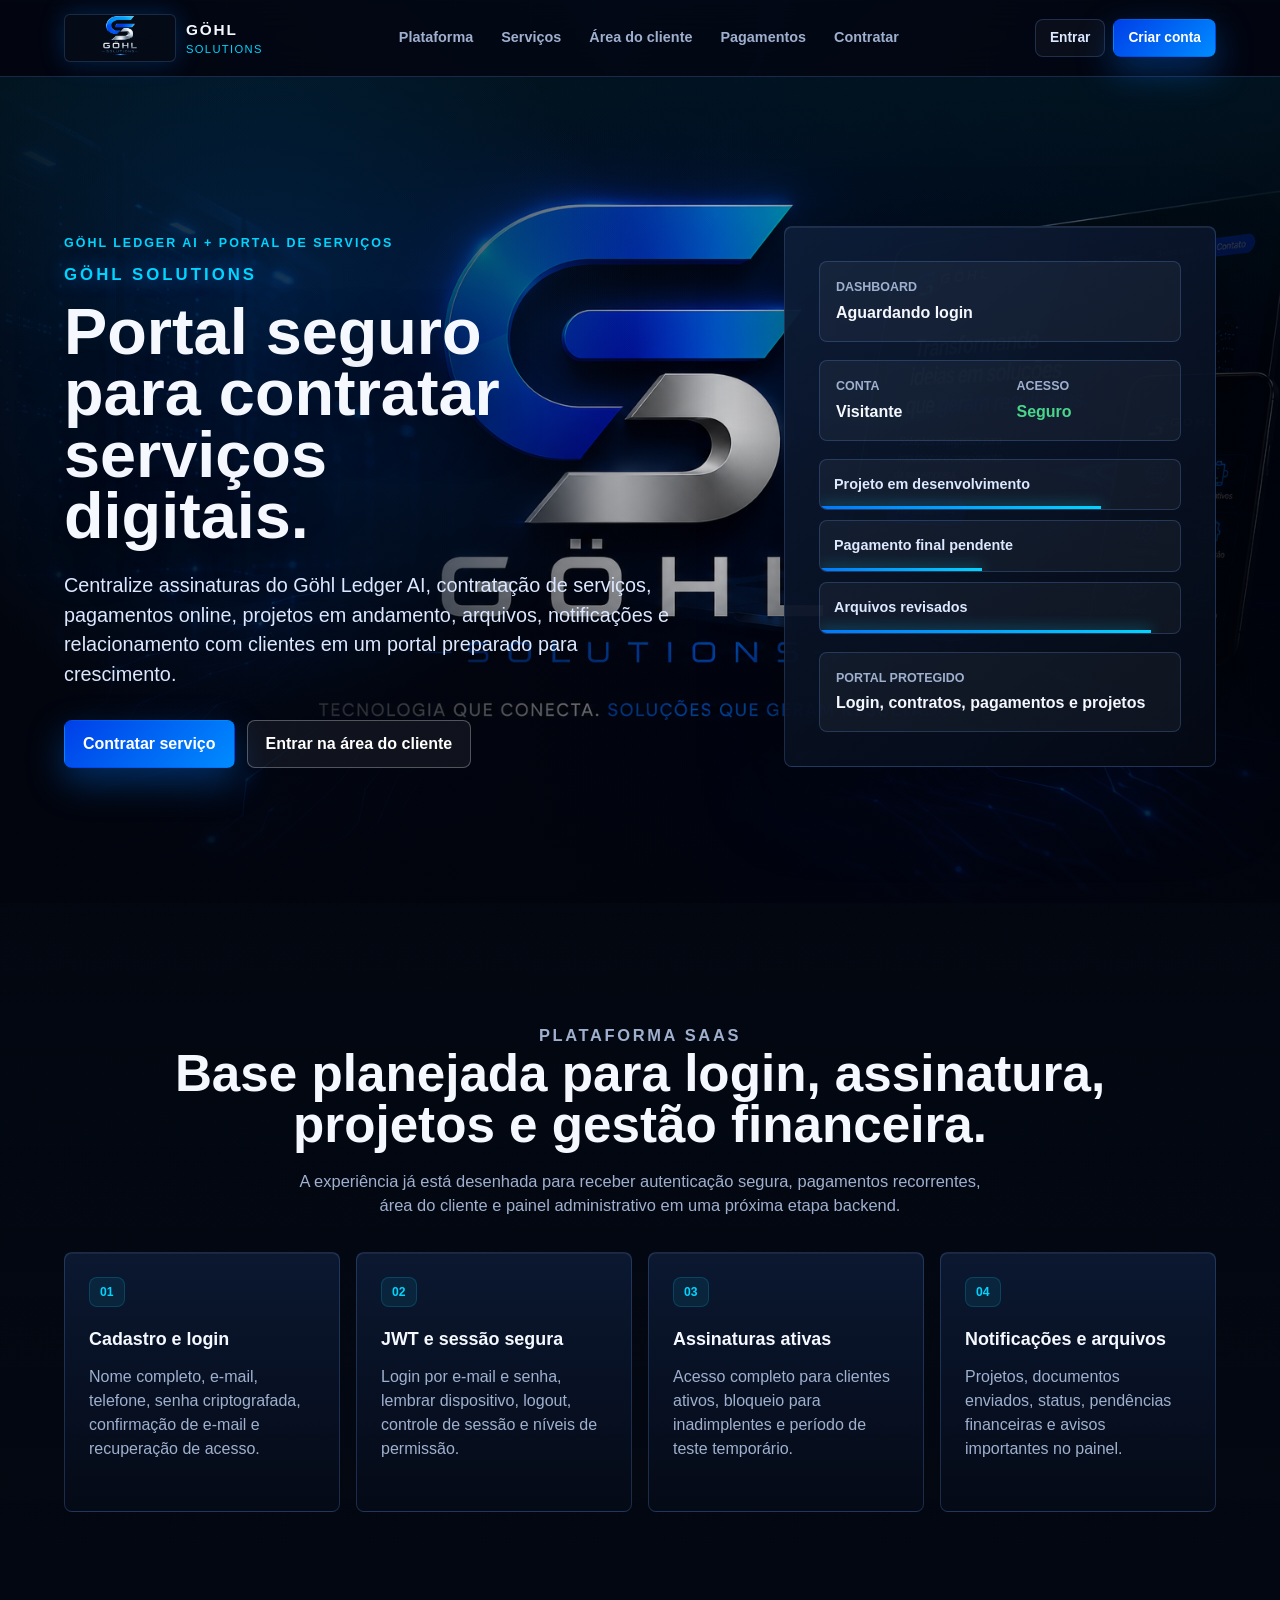
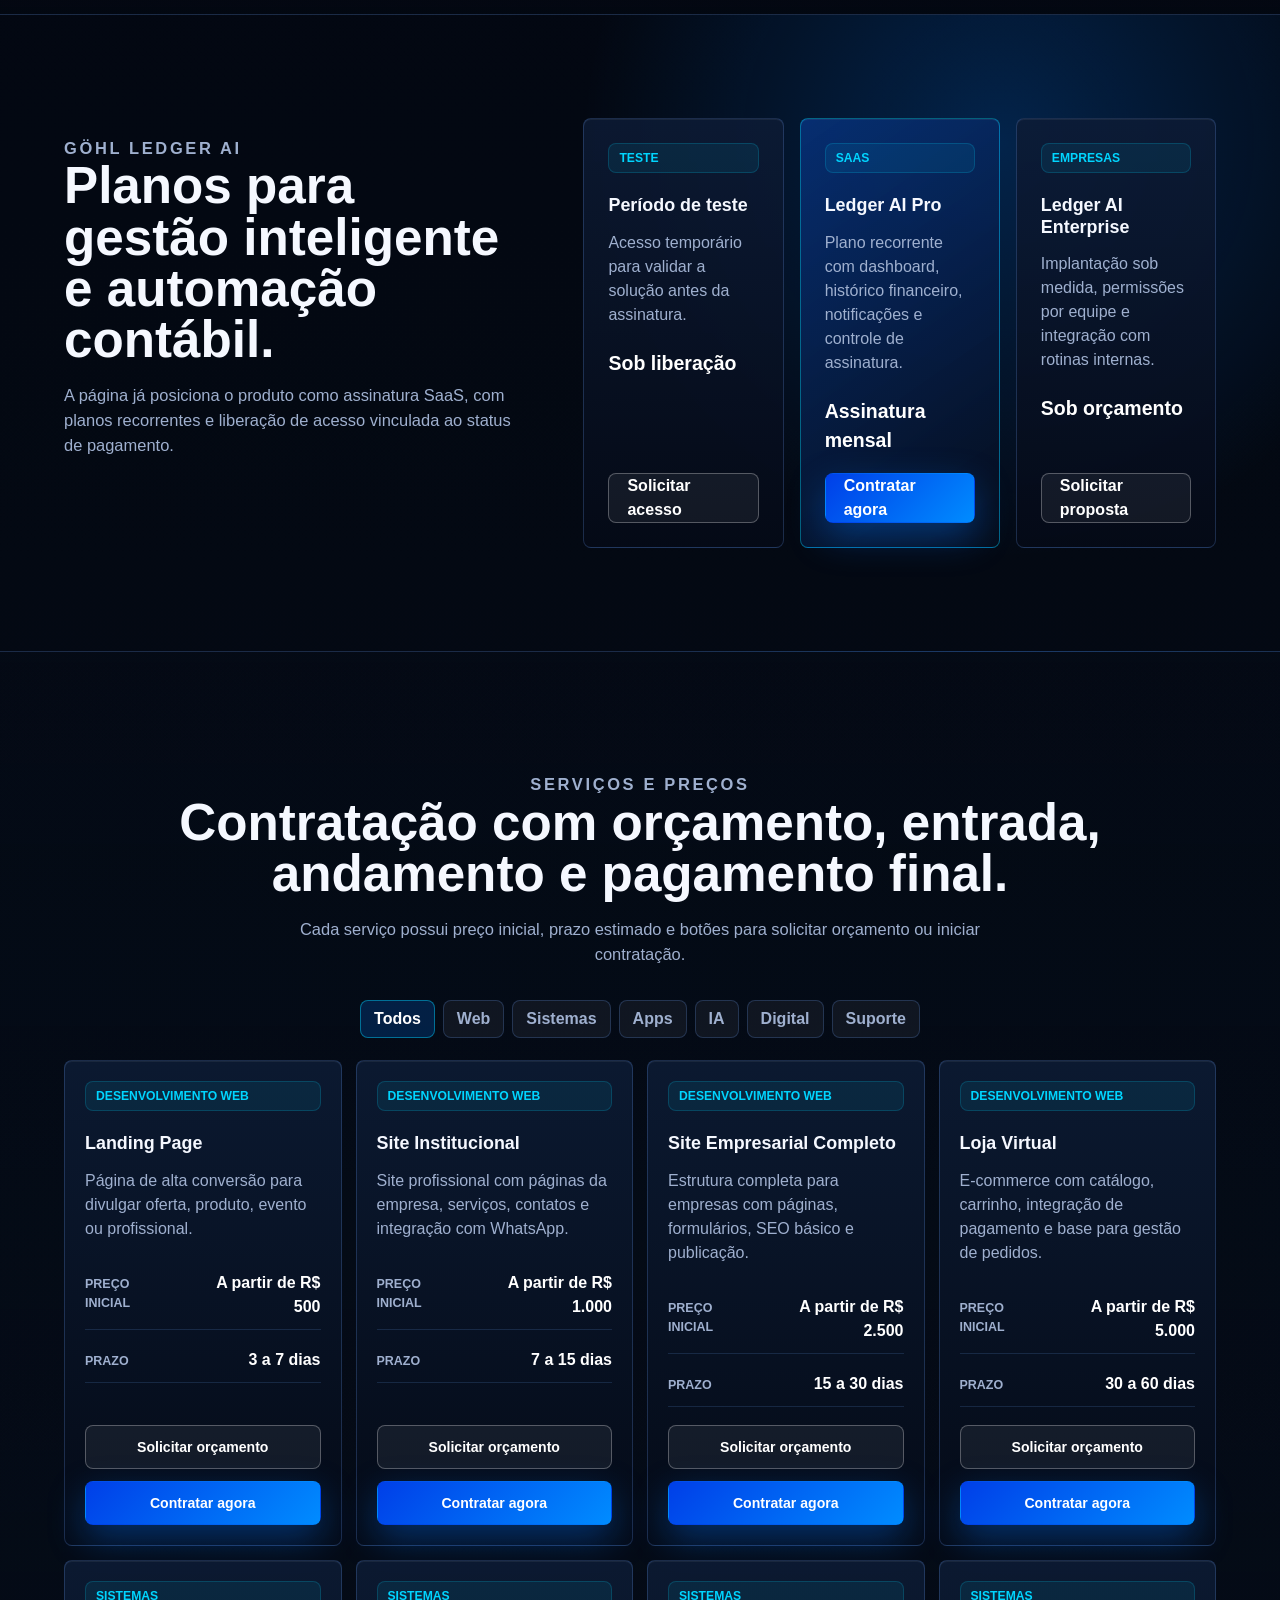
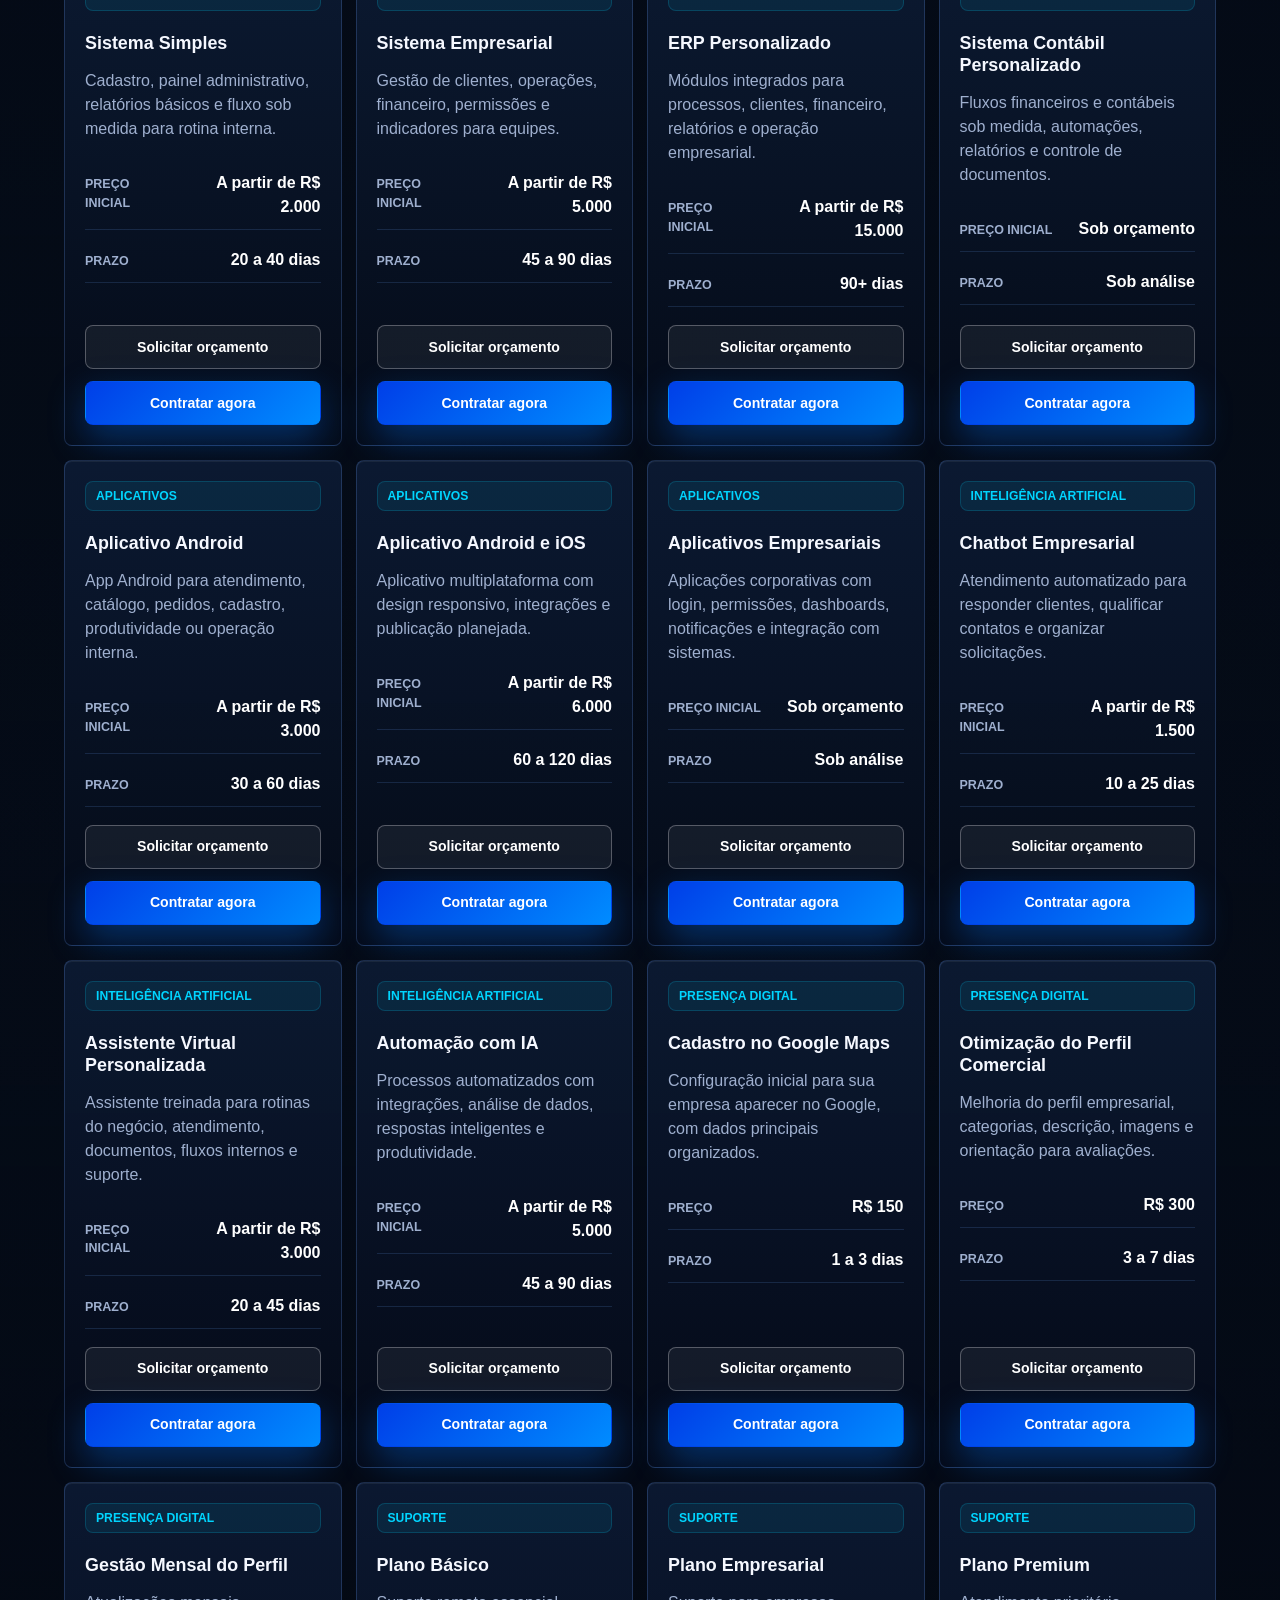
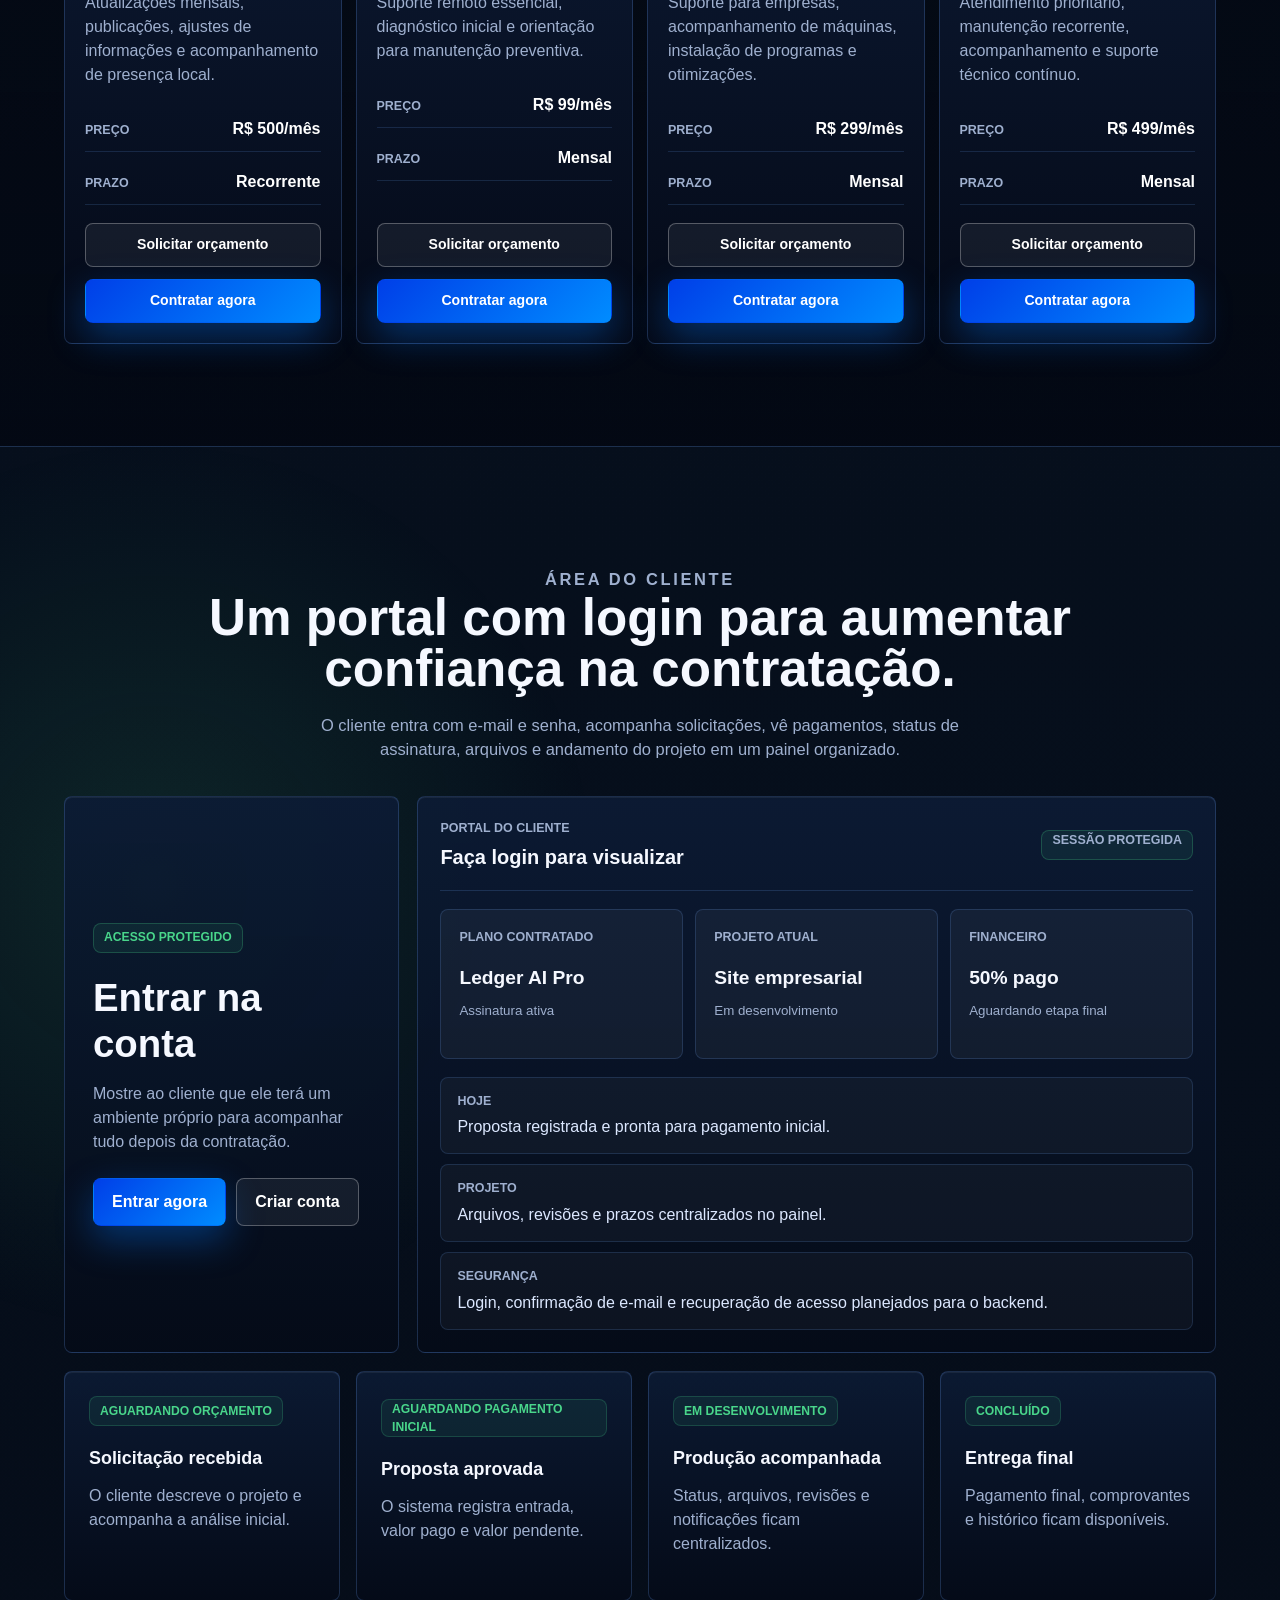
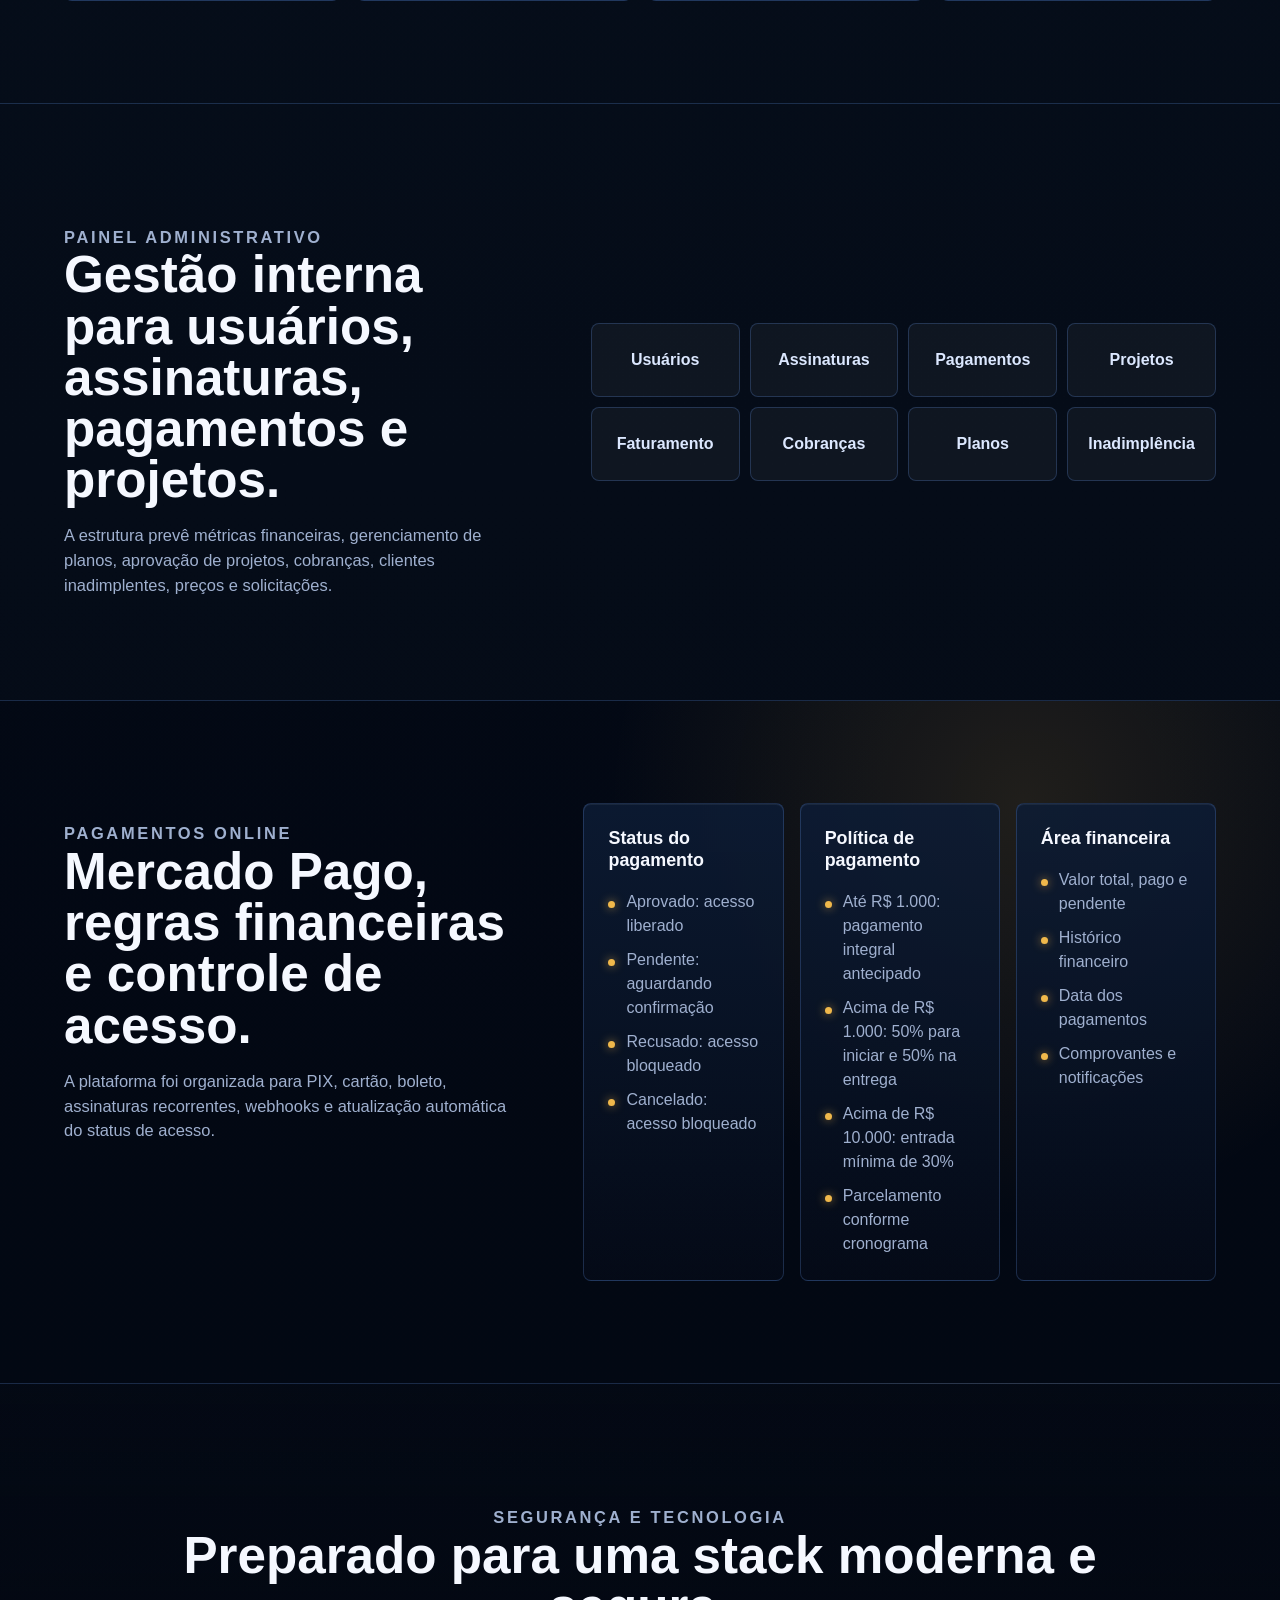
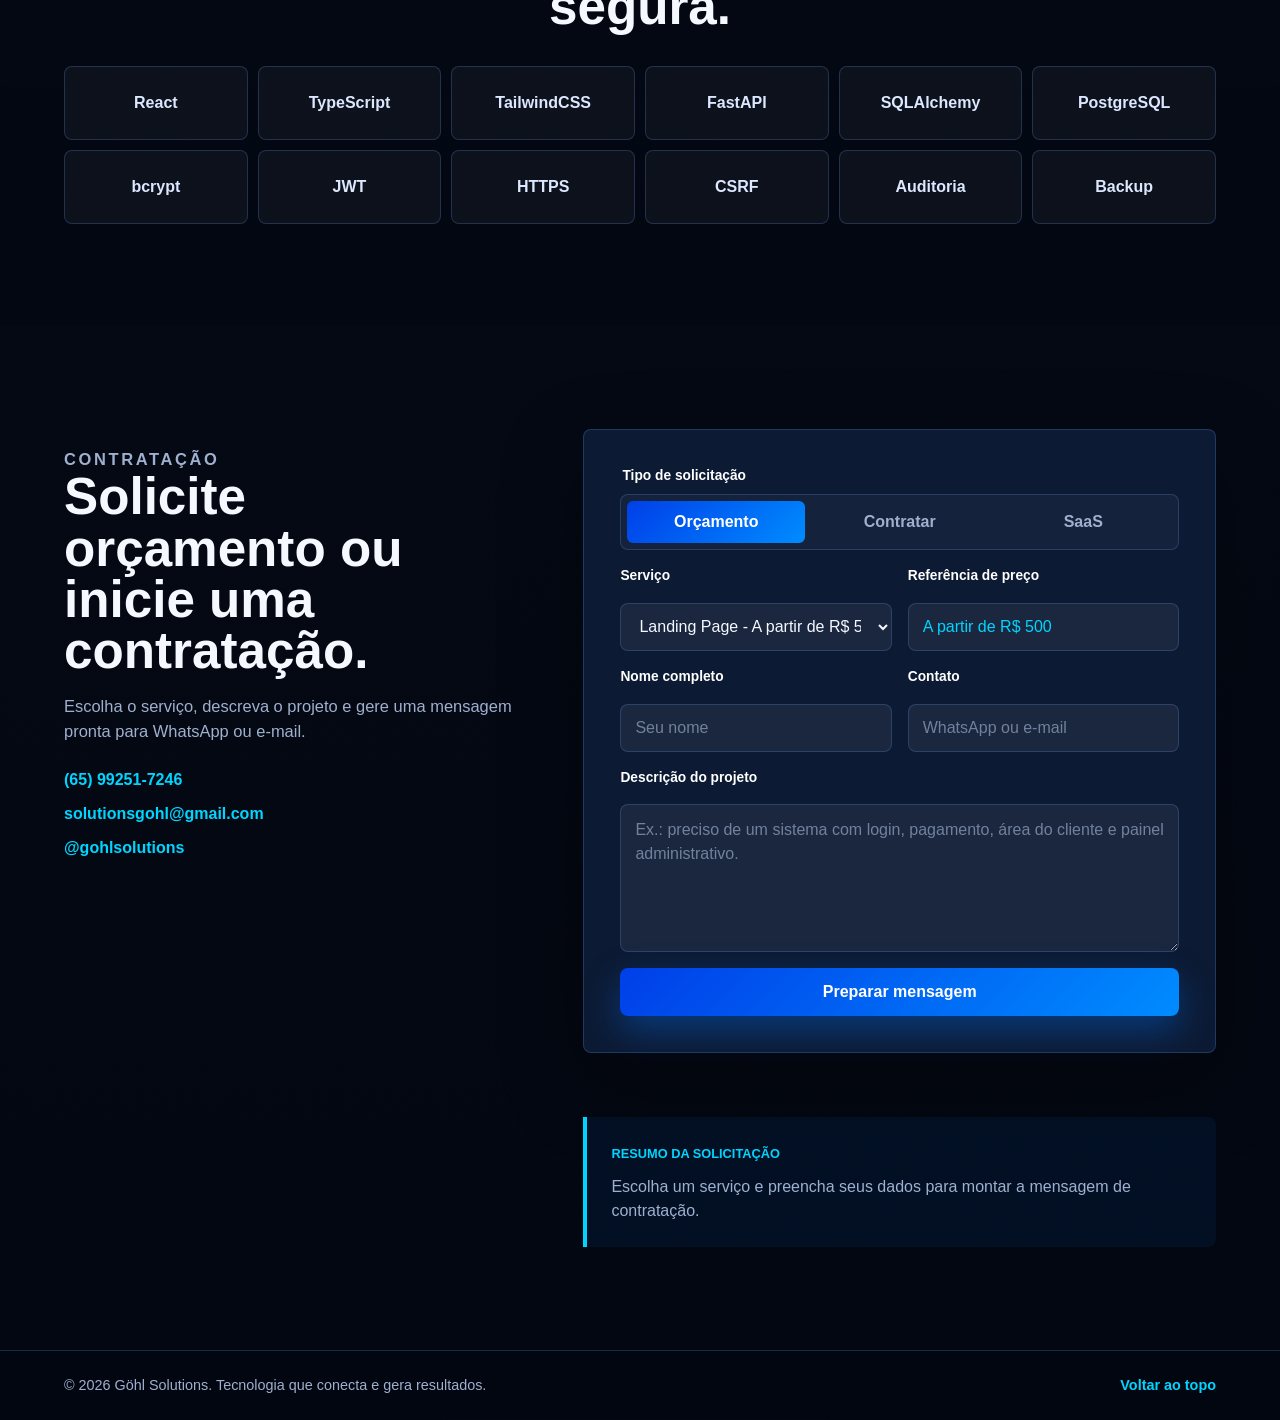
==== commit 9786f6c0: "Add files via upload" ====
--- a/index.html
+++ b/index.html
@@ -13,8 +13,8 @@
   <body>
     <header class="site-header">
       <a class="brand" href="#top" aria-label="Göhl Solutions - início">
-        <span class="brand-mark">GS</span>
-        <span>
+        <img class="brand-logo" src="assets/gohl-logo.png" alt="" />
+        <span class="brand-text">
           <strong>GÖHL</strong>
           <small>Solutions</small>
         </span>
@@ -32,6 +32,12 @@
         <a href="#pagamentos">Pagamentos</a>
         <a href="#contato">Contratar</a>
       </nav>
+
+      <div class="header-actions">
+        <button class="button ghost login-open" type="button" data-auth-mode="login">Entrar</button>
+        <button class="button primary login-open" type="button" data-auth-mode="register">Criar conta</button>
+        <button class="button ghost logout-button" type="button" hidden>Sair</button>
+      </div>
     </header>
 
     <main id="top">
@@ -39,16 +45,8 @@
         <div class="hero-grid" aria-hidden="true"></div>
         <div class="hero-content">
           <p class="eyebrow">Göhl Ledger AI + Portal de Serviços</p>
-          <div class="logo-lockup" aria-label="Göhl Solutions">
-            <h1 class="sr-only">Göhl Solutions</h1>
-            <img class="logo-image" src="assets/gohl-logo.png" alt="Göhl Solutions" />
-            <div class="logo-fallback" aria-hidden="true">
-              <span class="fallback-symbol">GS</span>
-              <strong>GÖHL</strong>
-              <small>Solutions</small>
-            </div>
-          </div>
-          <h2>Uma plataforma profissional para vender, cobrar e acompanhar projetos digitais.</h2>
+          <h1>Göhl Solutions</h1>
+          <h2>Portal seguro para contratar serviços digitais.</h2>
           <p class="hero-copy">
             Centralize assinaturas do Göhl Ledger AI, contratação de serviços, pagamentos online,
             projetos em andamento, arquivos, notificações e relacionamento com clientes em um portal
@@ -56,23 +54,23 @@
           </p>
           <div class="hero-actions">
             <a class="button primary" href="#servicos" data-scroll-target="servicos">Contratar serviço</a>
-            <a class="button secondary" href="#plataforma" data-scroll-target="plataforma">Ver plataforma</a>
+            <button class="button secondary login-open" type="button" data-auth-mode="login">Entrar na área do cliente</button>
           </div>
         </div>
 
         <aside class="dashboard-preview" aria-label="Prévia da plataforma">
           <div class="preview-top">
             <span>Dashboard</span>
-            <strong>Cliente ativo</strong>
+            <strong class="session-label">Aguardando login</strong>
           </div>
           <div class="metric-row">
             <div>
-              <span>Plano</span>
-              <strong>Ledger AI Pro</strong>
+              <span>Conta</span>
+              <strong class="client-name">Visitante</strong>
             </div>
             <div>
-              <span>Assinatura</span>
-              <strong class="status-ok">Ativa</strong>
+              <span>Acesso</span>
+              <strong class="status-ok auth-status">Seguro</strong>
             </div>
           </div>
           <div class="progress-list">
@@ -81,8 +79,8 @@
             <span style="--value: 92%">Arquivos revisados</span>
           </div>
           <div class="preview-footer">
-            <span>Mercado Pago</span>
-            <strong>PIX, cartão, boleto e assinatura</strong>
+            <span>Portal protegido</span>
+            <strong>Login, contratos, pagamentos e projetos</strong>
           </div>
         </aside>
       </section>
@@ -458,14 +456,71 @@
         </div>
       </section>
 
-      <section class="section workflow-section" id="cliente">
+      <section class="section client-section" id="cliente">
         <div class="section-heading">
           <p class="eyebrow">Área do cliente</p>
-          <h2>Acompanhamento completo depois da contratação.</h2>
+          <h2>Um portal com login para aumentar confiança na contratação.</h2>
           <p>
-            O cliente visualiza plano contratado, assinatura, pagamentos, projetos, arquivos, notificações
-            e configurações de conta em um painel centralizado.
-          </p>
+            O cliente entra com e-mail e senha, acompanha solicitações, vê pagamentos, status de assinatura,
+            arquivos e andamento do projeto em um painel organizado.
+          </p>
+        </div>
+
+        <div class="client-shell">
+          <aside class="client-login-panel">
+            <span class="secure-badge">Acesso protegido</span>
+            <h3>Entrar na conta</h3>
+            <p>
+              Mostre ao cliente que ele terá um ambiente próprio para acompanhar tudo depois da contratação.
+            </p>
+            <div class="client-panel-actions">
+              <button class="button primary login-open" type="button" data-auth-mode="login">Entrar agora</button>
+              <button class="button secondary login-open" type="button" data-auth-mode="register">Criar conta</button>
+            </div>
+          </aside>
+
+          <div class="client-dashboard" aria-label="Painel do cliente">
+            <div class="dashboard-header">
+              <div>
+                <span>Portal do cliente</span>
+                <strong class="portal-name">Faça login para visualizar</strong>
+              </div>
+              <span class="pill auth-pill">Sessão protegida</span>
+            </div>
+
+            <div class="dashboard-cards">
+              <article>
+                <span>Plano contratado</span>
+                <strong>Ledger AI Pro</strong>
+                <small class="status-ok">Assinatura ativa</small>
+              </article>
+              <article>
+                <span>Projeto atual</span>
+                <strong>Site empresarial</strong>
+                <small>Em desenvolvimento</small>
+              </article>
+              <article>
+                <span>Financeiro</span>
+                <strong>50% pago</strong>
+                <small>Aguardando etapa final</small>
+              </article>
+            </div>
+
+            <div class="activity-list">
+              <div>
+                <span>Hoje</span>
+                <p>Proposta registrada e pronta para pagamento inicial.</p>
+              </div>
+              <div>
+                <span>Projeto</span>
+                <p>Arquivos, revisões e prazos centralizados no painel.</p>
+              </div>
+              <div>
+                <span>Segurança</span>
+                <p>Login, confirmação de e-mail e recuperação de acesso planejados para o backend.</p>
+              </div>
+            </div>
+          </div>
         </div>
 
         <div class="workflow-grid">
@@ -666,6 +721,83 @@
       </section>
     </main>
 
+    <div class="auth-modal" id="auth-modal" aria-hidden="true">
+      <div class="auth-backdrop" data-auth-close></div>
+      <section class="auth-dialog" role="dialog" aria-modal="true" aria-labelledby="auth-title">
+        <button class="auth-close" type="button" aria-label="Fechar login" data-auth-close>×</button>
+
+        <div class="auth-brand">
+          <img class="auth-logo" src="assets/gohl-logo.png" alt="Göhl Solutions" />
+          <div class="auth-logo-fallback">
+            <span>GS</span>
+            <strong>GÖHL</strong>
+          </div>
+          <p class="eyebrow">Portal seguro</p>
+          <h2 id="auth-title">Acesse sua área do cliente.</h2>
+          <p>
+            Entre para acompanhar propostas, pagamentos, arquivos, assinaturas e andamento dos projetos contratados.
+          </p>
+        </div>
+
+        <div class="auth-panel">
+          <div class="auth-tabs" role="tablist" aria-label="Acesso do cliente">
+            <button class="auth-tab active" type="button" data-auth-tab="login">Entrar</button>
+            <button class="auth-tab" type="button" data-auth-tab="register">Criar conta</button>
+          </div>
+
+          <form class="auth-form active" id="login-form" data-auth-form="login">
+            <label>
+              <span>E-mail</span>
+              <input name="email" type="email" autocomplete="email" placeholder="cliente@email.com" required />
+            </label>
+            <label>
+              <span>Senha</span>
+              <input name="password" type="password" autocomplete="current-password" placeholder="Sua senha" required />
+            </label>
+            <label class="check-row">
+              <input name="remember" type="checkbox" checked />
+              <span>Lembrar este dispositivo</span>
+            </label>
+            <button class="button primary" type="submit">Entrar no portal</button>
+            <button class="text-button" type="button" data-auth-tab="recover">Esqueci minha senha</button>
+          </form>
+
+          <form class="auth-form" id="register-form" data-auth-form="register">
+            <label>
+              <span>Nome completo</span>
+              <input name="name" type="text" autocomplete="name" placeholder="Seu nome" required />
+            </label>
+            <label>
+              <span>E-mail</span>
+              <input name="email" type="email" autocomplete="email" placeholder="cliente@email.com" required />
+            </label>
+            <label>
+              <span>Telefone</span>
+              <input name="phone" type="tel" autocomplete="tel" placeholder="(65) 99999-9999" required />
+            </label>
+            <label>
+              <span>Senha</span>
+              <input name="password" type="password" autocomplete="new-password" placeholder="Crie uma senha" required />
+            </label>
+            <button class="button primary" type="submit">Criar conta segura</button>
+          </form>
+
+          <form class="auth-form" id="recover-form" data-auth-form="recover">
+            <label>
+              <span>E-mail cadastrado</span>
+              <input name="email" type="email" autocomplete="email" placeholder="cliente@email.com" required />
+            </label>
+            <button class="button primary" type="submit">Enviar recuperação</button>
+            <button class="text-button" type="button" data-auth-tab="login">Voltar para login</button>
+          </form>
+
+          <p class="auth-note" id="auth-note">
+            Demonstração visual: a autenticação real com senha criptografada, e-mail de confirmação e JWT entra na etapa backend.
+          </p>
+        </div>
+      </section>
+    </div>
+
     <footer class="site-footer">
       <p>© <span id="year"></span> Göhl Solutions. Tecnologia que conecta e gera resultados.</p>
       <a href="#top">Voltar ao topo</a>
--- a/styles.css
+++ b/styles.css
@@ -21,6 +21,10 @@
   box-sizing: border-box;
 }
 
+[hidden] {
+  display: none !important;
+}
+
 html {
   scroll-behavior: smooth;
 }
@@ -28,8 +32,7 @@
 body {
   margin: 0;
   background:
-    radial-gradient(circle at 50% -12rem, rgba(0, 120, 255, 0.28), transparent 42rem),
-    radial-gradient(circle at 15% 34rem, rgba(0, 213, 255, 0.14), transparent 26rem),
+    radial-gradient(circle at 50% -12rem, rgba(0, 120, 255, 0.18), transparent 42rem),
     linear-gradient(180deg, #02050d 0%, #07111f 46%, #030711 100%);
   color: var(--ink);
   font-family: "Segoe UI", Arial, sans-serif;
@@ -91,8 +94,19 @@
 .brand {
   display: inline-flex;
   align-items: center;
-  gap: 12px;
+  gap: 10px;
   min-width: 0;
+}
+
+.brand-logo {
+  width: 112px;
+  height: 48px;
+  border: 1px solid rgba(109, 166, 255, 0.2);
+  border-radius: 6px;
+  object-fit: cover;
+  object-position: center;
+  background: #050b16;
+  box-shadow: 0 0 24px rgba(0, 120, 255, 0.26);
 }
 
 .brand-mark,
@@ -111,9 +125,18 @@
   border-radius: 8px;
 }
 
+.brand-text,
 .brand strong,
 .brand small {
   display: block;
+}
+
+.brand-text {
+  min-width: 0;
+}
+
+.brand strong,
+.brand small {
   letter-spacing: 0.12em;
   text-transform: uppercase;
 }
@@ -143,6 +166,18 @@
 .main-nav a:hover,
 .main-nav a:focus-visible {
   color: #ffffff;
+}
+
+.header-actions {
+  display: flex;
+  align-items: center;
+  gap: 8px;
+}
+
+.header-actions .button {
+  min-height: 38px;
+  padding: 0 14px;
+  font-size: 0.86rem;
 }
 
 .menu-toggle {
@@ -166,7 +201,7 @@
 .hero {
   position: relative;
   display: grid;
-  grid-template-columns: minmax(0, 1fr) minmax(340px, 0.62fr);
+  grid-template-columns: minmax(0, 0.82fr) minmax(340px, 0.54fr);
   gap: clamp(28px, 5vw, 70px);
   align-items: center;
   min-height: calc(100svh - 74px);
@@ -175,18 +210,41 @@
   isolation: isolate;
 }
 
+.hero::before,
+.hero::after {
+  content: "";
+  position: absolute;
+  inset: 0;
+  pointer-events: none;
+}
+
+.hero::before {
+  z-index: -3;
+  background:
+    linear-gradient(90deg, rgba(2, 5, 13, 0.95) 0%, rgba(2, 5, 13, 0.72) 30%, rgba(2, 5, 13, 0.18) 56%, rgba(2, 5, 13, 0.68) 100%),
+    linear-gradient(180deg, rgba(2, 5, 13, 0.26) 0%, rgba(2, 5, 13, 0) 44%, rgba(2, 5, 13, 0.54) 100%),
+    url("assets/fundo-do-site.png");
+  background-position: center;
+  background-size: cover;
+}
+
+.hero::after {
+  z-index: -2;
+  background:
+    radial-gradient(circle at 20% 32%, rgba(0, 120, 255, 0.2), transparent 24rem),
+    linear-gradient(180deg, rgba(0, 213, 255, 0.07), transparent 34%);
+}
+
 .hero-grid {
   position: absolute;
   inset: 0;
   z-index: -1;
-  background:
-    radial-gradient(circle at 42% 28%, rgba(0, 120, 255, 0.25), transparent 24rem),
-    linear-gradient(90deg, rgba(0, 0, 0, 0.56), transparent 30%, rgba(0, 0, 0, 0.48)),
-    linear-gradient(180deg, rgba(0, 213, 255, 0.08), transparent 44%);
+  display: none;
 }
 
 .hero-content {
-  width: min(100%, 860px);
+  width: min(100%, 620px);
+  padding-top: 8px;
 }
 
 .eyebrow {
@@ -218,14 +276,14 @@
 }
 
 .logo-image {
-  display: block;
+  display: none;
   width: clamp(260px, 42vw, 620px);
   height: auto;
   filter: drop-shadow(0 0 26px rgba(0, 120, 255, 0.75));
 }
 
 .logo-fallback {
-  display: none;
+  display: flex;
   align-items: center;
   gap: 18px;
 }
@@ -260,20 +318,32 @@
   letter-spacing: 0.36em;
 }
 
-.logo-lockup.logo-missing .logo-image {
+.logo-lockup.logo-loaded .logo-image {
+  display: block;
+}
+
+.logo-lockup.logo-loaded .logo-fallback {
   display: none;
 }
 
-.logo-lockup.logo-missing .logo-fallback {
-  display: flex;
+.hero h1 {
+  margin: 0 0 16px;
+  color: var(--cyan);
+  font-size: 1.05rem;
+  font-weight: 900;
+  letter-spacing: 0.18em;
+  line-height: 1.1;
+  text-transform: uppercase;
+  text-shadow: 0 0 18px rgba(0, 120, 255, 0.62);
 }
 
 .hero h2 {
-  max-width: 14ch;
+  max-width: 13ch;
   margin: 0;
-  font-size: clamp(2.8rem, 7vw, 6.6rem);
-  line-height: 0.92;
+  font-size: 4.05rem;
+  line-height: 0.95;
   letter-spacing: 0;
+  text-shadow: 0 18px 46px rgba(0, 0, 0, 0.62);
 }
 
 .hero-copy {
@@ -322,6 +392,12 @@
   border-color: rgba(255, 255, 255, 0.28);
   background: rgba(255, 255, 255, 0.06);
   color: #ffffff;
+}
+
+.button.ghost {
+  border-color: var(--line);
+  background: rgba(255, 255, 255, 0.035);
+  color: var(--soft);
 }
 
 .dashboard-preview {
@@ -643,9 +719,137 @@
   font-size: 0.88rem;
 }
 
-.workflow-section {
+.client-section {
   border-block: 1px solid var(--line);
   background: radial-gradient(circle at 12% 35%, rgba(73, 214, 139, 0.12), transparent 28rem);
+}
+
+.client-shell {
+  display: grid;
+  grid-template-columns: minmax(280px, 0.42fr) minmax(0, 1fr);
+  gap: 18px;
+  margin-bottom: 18px;
+}
+
+.client-login-panel,
+.client-dashboard {
+  border: 1px solid var(--line);
+  border-radius: 8px;
+  background: linear-gradient(180deg, rgba(13, 28, 54, 0.88), rgba(5, 11, 24, 0.9));
+  box-shadow: inset 0 1px 0 rgba(255, 255, 255, 0.06);
+}
+
+.client-login-panel {
+  display: grid;
+  align-content: center;
+  padding: 28px;
+}
+
+.secure-badge,
+.pill {
+  display: inline-flex;
+  width: fit-content;
+  align-items: center;
+  min-height: 30px;
+  padding: 0 10px;
+  border-radius: 8px;
+  border: 1px solid rgba(73, 214, 139, 0.24);
+  background: rgba(73, 214, 139, 0.08);
+  color: var(--green);
+  font-size: 0.76rem;
+  font-weight: 900;
+  text-transform: uppercase;
+}
+
+.client-login-panel h3 {
+  margin-top: 22px;
+  font-size: clamp(1.7rem, 3vw, 2.6rem);
+}
+
+.client-login-panel p {
+  color: var(--muted);
+  margin: 14px 0 0;
+}
+
+.client-panel-actions {
+  display: flex;
+  flex-wrap: wrap;
+  gap: 10px;
+  margin-top: 24px;
+}
+
+.client-dashboard {
+  padding: 22px;
+}
+
+.dashboard-header {
+  display: flex;
+  align-items: center;
+  justify-content: space-between;
+  gap: 16px;
+  padding-bottom: 18px;
+  border-bottom: 1px solid rgba(109, 166, 255, 0.18);
+}
+
+.dashboard-header span,
+.dashboard-cards span,
+.activity-list span {
+  display: block;
+  color: var(--muted);
+  font-size: 0.78rem;
+  font-weight: 850;
+  text-transform: uppercase;
+}
+
+.dashboard-header strong {
+  display: block;
+  margin-top: 4px;
+  font-size: 1.25rem;
+}
+
+.dashboard-cards {
+  display: grid;
+  grid-template-columns: repeat(3, minmax(0, 1fr));
+  gap: 12px;
+  margin-top: 18px;
+}
+
+.dashboard-cards article {
+  min-height: 150px;
+  padding: 18px;
+  border: 1px solid rgba(109, 166, 255, 0.18);
+  border-radius: 8px;
+  background: rgba(255, 255, 255, 0.045);
+}
+
+.dashboard-cards strong {
+  display: block;
+  margin-top: 18px;
+  font-size: 1.2rem;
+}
+
+.dashboard-cards small {
+  display: block;
+  margin-top: 8px;
+  color: var(--muted);
+}
+
+.activity-list {
+  display: grid;
+  gap: 10px;
+  margin-top: 18px;
+}
+
+.activity-list div {
+  padding: 14px 16px;
+  border: 1px solid rgba(109, 166, 255, 0.16);
+  border-radius: 8px;
+  background: rgba(255, 255, 255, 0.035);
+}
+
+.activity-list p {
+  margin: 5px 0 0;
+  color: var(--soft);
 }
 
 .workflow-grid {
@@ -913,6 +1117,184 @@
   margin: 16px 18px 0 0;
 }
 
+.auth-modal {
+  position: fixed;
+  inset: 0;
+  z-index: 50;
+  display: none;
+  place-items: center;
+  padding: 18px;
+}
+
+.auth-modal.open {
+  display: grid;
+}
+
+.auth-backdrop {
+  position: absolute;
+  inset: 0;
+  background: rgba(1, 5, 13, 0.78);
+  backdrop-filter: blur(12px);
+}
+
+.auth-dialog {
+  position: relative;
+  z-index: 1;
+  display: grid;
+  grid-template-columns: minmax(260px, 0.78fr) minmax(300px, 1fr);
+  width: min(100%, 920px);
+  max-height: min(760px, calc(100svh - 36px));
+  overflow: auto;
+  border: 1px solid var(--line);
+  border-radius: 8px;
+  background:
+    radial-gradient(circle at 18% 0%, rgba(0, 120, 255, 0.24), transparent 22rem),
+    linear-gradient(145deg, rgba(13, 28, 54, 0.98), rgba(3, 7, 17, 0.98));
+  box-shadow: 0 28px 100px rgba(0, 0, 0, 0.58);
+}
+
+.auth-close {
+  position: absolute;
+  top: 12px;
+  right: 12px;
+  z-index: 2;
+  width: 38px;
+  aspect-ratio: 1;
+  border: 1px solid var(--line);
+  border-radius: 8px;
+  background: rgba(255, 255, 255, 0.06);
+  color: #ffffff;
+  font-size: 1.3rem;
+  cursor: pointer;
+}
+
+.auth-brand,
+.auth-panel {
+  padding: clamp(24px, 4vw, 42px);
+}
+
+.auth-brand {
+  border-right: 1px solid rgba(109, 166, 255, 0.18);
+}
+
+.auth-logo {
+  display: none;
+  width: min(100%, 320px);
+  margin-bottom: 26px;
+  filter: drop-shadow(0 0 18px rgba(0, 120, 255, 0.65));
+}
+
+.auth-logo-fallback {
+  display: flex;
+  align-items: center;
+  gap: 12px;
+  margin-bottom: 26px;
+}
+
+.auth-logo-fallback span {
+  display: grid;
+  place-items: center;
+  width: 56px;
+  aspect-ratio: 1;
+  border-radius: 8px;
+  background: linear-gradient(135deg, #0039e8, #00c8ff);
+  font-weight: 900;
+}
+
+.auth-logo-fallback strong {
+  letter-spacing: 0.12em;
+}
+
+.auth-brand.logo-loaded .auth-logo {
+  display: block;
+}
+
+.auth-brand.logo-loaded .auth-logo-fallback {
+  display: none;
+}
+
+.auth-brand h2 {
+  font-size: clamp(2rem, 4vw, 3.6rem);
+}
+
+.auth-brand p {
+  color: var(--muted);
+}
+
+.auth-tabs {
+  display: grid;
+  grid-template-columns: 1fr 1fr;
+  gap: 6px;
+  padding: 6px;
+  border: 1px solid var(--line);
+  border-radius: 8px;
+  background: rgba(255, 255, 255, 0.04);
+}
+
+.auth-tab {
+  min-height: 42px;
+  border: 0;
+  border-radius: 6px;
+  background: transparent;
+  color: var(--muted);
+  font-weight: 850;
+  cursor: pointer;
+}
+
+.auth-tab.active {
+  background: linear-gradient(135deg, #003fe8, #008cff);
+  color: #ffffff;
+}
+
+.auth-form {
+  display: none;
+  gap: 14px;
+  margin-top: 18px;
+}
+
+.auth-form.active {
+  display: grid;
+}
+
+.auth-form label {
+  display: grid;
+  gap: 8px;
+}
+
+.auth-form label span {
+  color: #ffffff;
+  font-size: 0.86rem;
+  font-weight: 850;
+}
+
+.check-row {
+  display: flex !important;
+  grid-template-columns: none;
+  align-items: center;
+  gap: 10px !important;
+}
+
+.check-row input {
+  width: 18px;
+  min-height: 18px;
+  accent-color: var(--blue);
+}
+
+.text-button {
+  width: fit-content;
+  border: 0;
+  background: transparent;
+  color: var(--cyan);
+  font-weight: 850;
+  cursor: pointer;
+}
+
+.auth-note {
+  margin: 16px 0 0;
+  color: var(--muted);
+  font-size: 0.86rem;
+}
+
 .site-footer {
   display: flex;
   align-items: center;
@@ -937,6 +1319,23 @@
     grid-template-columns: 1fr;
   }
 
+  .hero {
+    padding-top: 420px;
+  }
+
+  .hero::before {
+    background-position: center top;
+  }
+
+  .hero-content {
+    width: min(100%, 700px);
+  }
+
+  .hero h2 {
+    max-width: 16ch;
+    font-size: 3.35rem;
+  }
+
   .dashboard-preview {
     max-width: 720px;
   }
@@ -947,6 +1346,16 @@
     grid-template-columns: repeat(2, minmax(0, 1fr));
   }
 
+  .client-shell,
+  .auth-dialog {
+    grid-template-columns: 1fr;
+  }
+
+  .auth-brand {
+    border-right: 0;
+    border-bottom: 1px solid rgba(109, 166, 255, 0.18);
+  }
+
   .plan-grid,
   .rules-grid {
     grid-template-columns: 1fr;
@@ -965,10 +1374,28 @@
 @media (max-width: 760px) {
   .site-header {
     min-height: 68px;
+    gap: 12px;
+  }
+
+  .brand-logo {
+    width: 82px;
+    height: 38px;
+  }
+
+  .brand strong {
+    font-size: 0.82rem;
+  }
+
+  .brand small {
+    font-size: 0.62rem;
   }
 
   .menu-toggle {
     display: block;
+  }
+
+  .header-actions {
+    display: none;
   }
 
   .main-nav {
@@ -997,16 +1424,17 @@
 
   .hero {
     min-height: auto;
-    padding-top: 42px;
+    padding-top: 300px;
+    background-position: center top;
   }
 
   .hero h2 {
-    max-width: 12ch;
-    font-size: clamp(2.45rem, 15vw, 4.2rem);
-  }
-
-  .logo-lockup {
-    justify-items: center;
+    max-width: 13ch;
+    font-size: 2.25rem;
+  }
+
+  .hero h1 {
+    font-size: 0.9rem;
   }
 
   .hero-content {
@@ -1021,6 +1449,7 @@
   .feature-grid,
   .services-grid,
   .workflow-grid,
+  .dashboard-cards,
   .security-grid,
   .admin-list,
   .contact-form,
@@ -1041,6 +1470,23 @@
     text-align: left;
   }
 
+  .client-panel-actions {
+    justify-content: center;
+  }
+
+  .dashboard-header {
+    align-items: flex-start;
+    flex-direction: column;
+  }
+
+  .auth-modal {
+    padding: 10px;
+  }
+
+  .auth-dialog {
+    max-height: calc(100svh - 20px);
+  }
+
   .site-footer {
     flex-direction: column;
     align-items: flex-start;
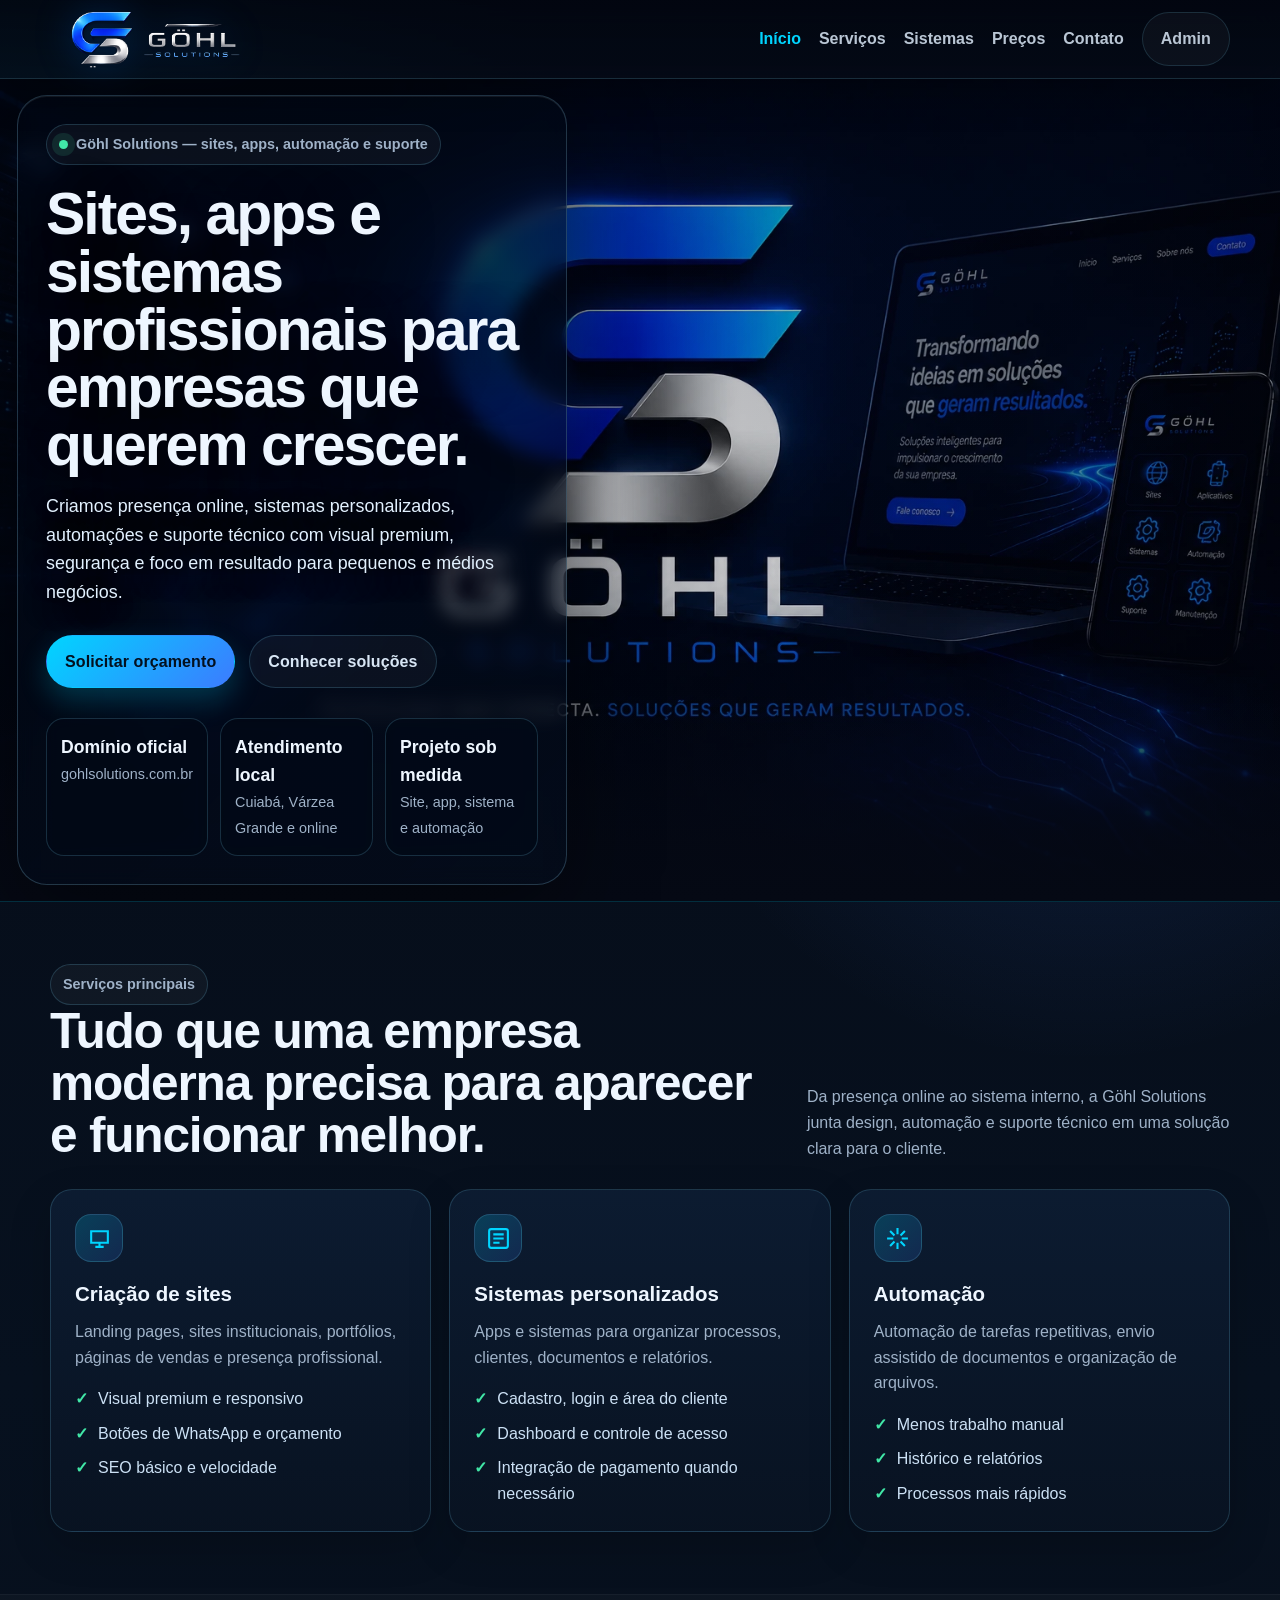
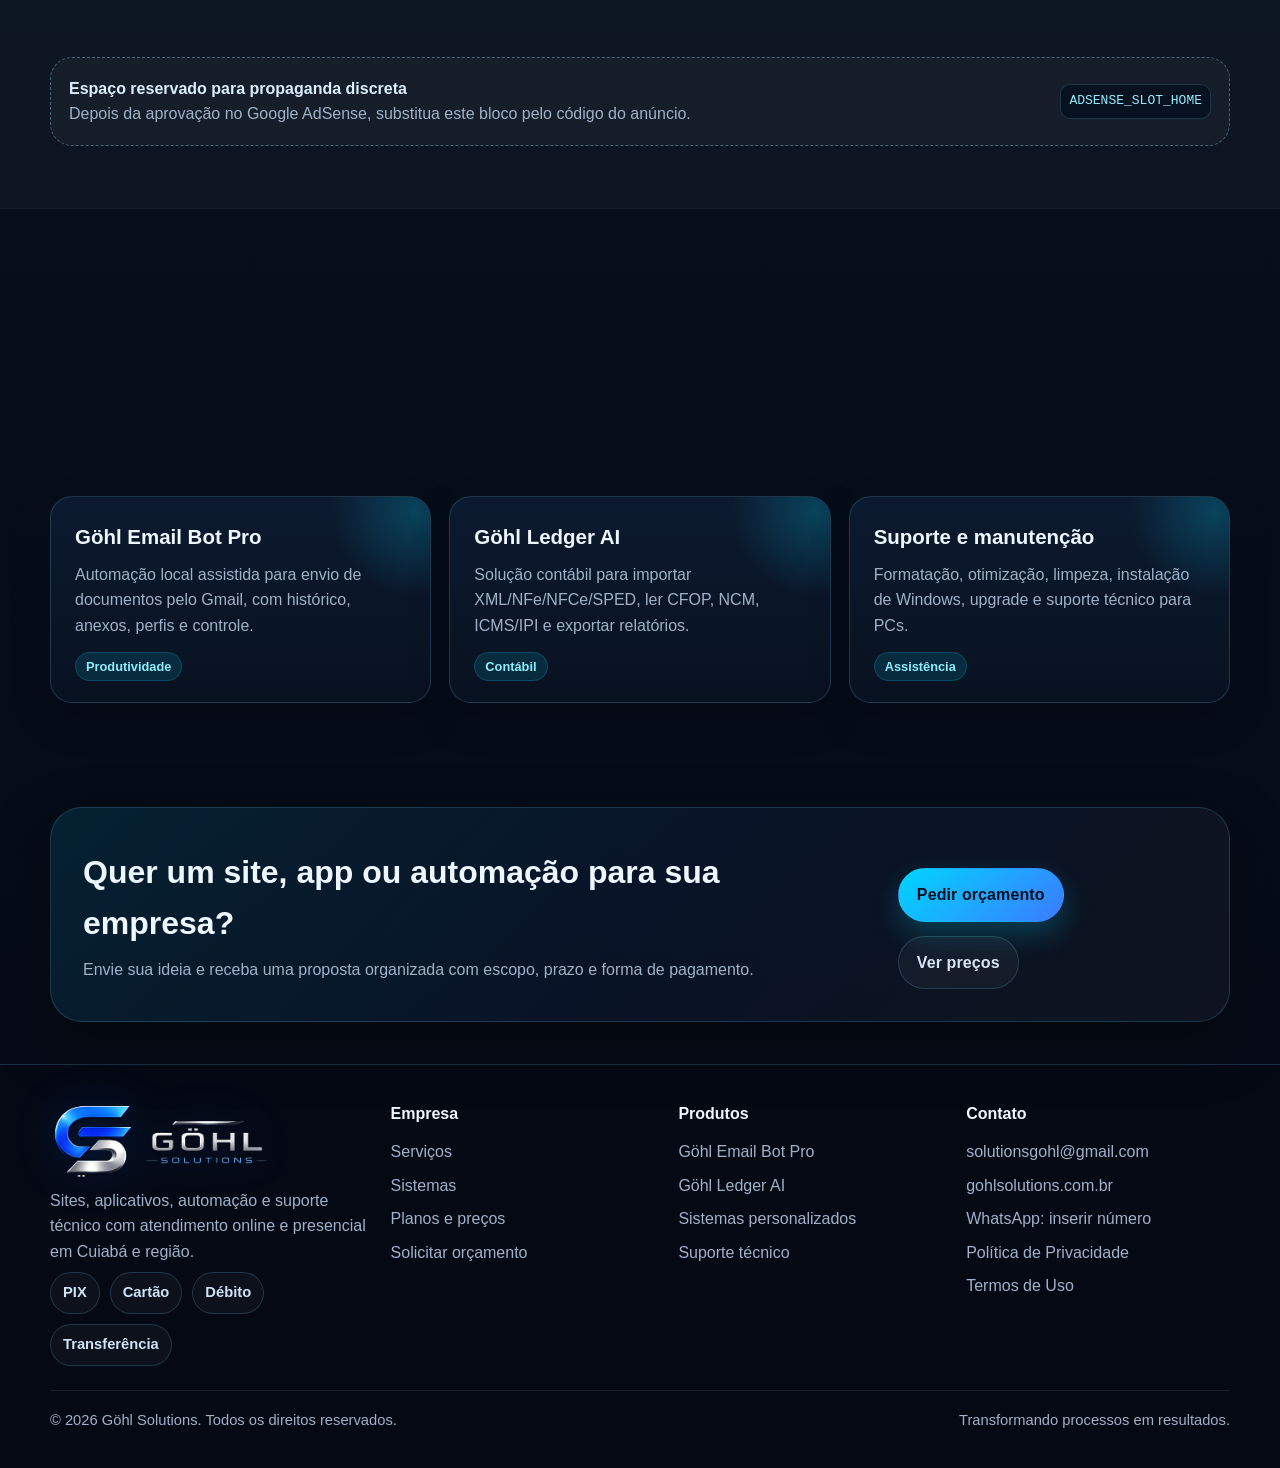
==== commit 7726751a: "Add files via upload" ====
--- a/index.html
+++ b/index.html
@@ -1,808 +1,65 @@
-<!DOCTYPE html>
+<!doctype html>
 <html lang="pt-BR">
-  <head>
-    <meta charset="UTF-8" />
-    <meta name="viewport" content="width=device-width, initial-scale=1.0" />
-    <meta
-      name="description"
-      content="Göhl Solutions: plataforma SaaS, Göhl Ledger AI, criação de sites, sistemas, aplicativos, automação, suporte técnico e pagamentos online."
-    />
-    <title>Göhl Solutions | Göhl Ledger AI e Serviços Digitais</title>
-    <link rel="stylesheet" href="styles.css" />
-  </head>
-  <body>
-    <header class="site-header">
-      <a class="brand" href="#top" aria-label="Göhl Solutions - início">
-        <img class="brand-logo" src="assets/gohl-logo.png" alt="" />
-        <span class="brand-text">
-          <strong>GÖHL</strong>
-          <small>Solutions</small>
-        </span>
-      </a>
+<head>
+  <meta charset="utf-8">
+  <meta name="viewport" content="width=device-width, initial-scale=1">
+  <title>Göhl Solutions — Sites, Apps, Automação e Suporte Técnico</title>
+  <meta name="description" content="Criação de sites, aplicativos, sistemas personalizados, automação e suporte técnico em Cuiabá e região.">
+  <meta name="theme-color" content="#07111f">
+  <meta property="og:title" content="Göhl Solutions — Sites, Apps, Automação e Suporte Técnico">
+  <meta property="og:description" content="Criação de sites, aplicativos, sistemas personalizados, automação e suporte técnico em Cuiabá e região.">
+  <meta property="og:type" content="website">
+  <link rel="canonical" href="https://gohlsolutions.com.br/">
+  <meta property="og:url" content="https://gohlsolutions.com.br/">
+  <meta property="og:site_name" content="Göhl Solutions">
+  <meta property="og:image" content="https://gohlsolutions.com.br/assets/og-image-gohl.webp">
+  <meta name="twitter:image" content="https://gohlsolutions.com.br/assets/og-image-gohl.webp">
+  <meta name="twitter:card" content="summary">
+  <script type="application/ld+json" id="schema-organization">{"@context":"https://schema.org","@type":"LocalBusiness","name":"Göhl Solutions","url":"https://gohlsolutions.com.br","email":"solutionsgohl@gmail.com","areaServed":["Cuiabá","Várzea Grande","Mato Grosso","Brasil"],"description":"Empresa de software, criação de sites, aplicativos, automação e suporte técnico.","sameAs":["https://gohlsolutions.com.br"]}</script>
+  <link rel="icon" href="assets/favicon-gohl.png" type="image/svg+xml">
+  <link rel="stylesheet" href="assets/styles.css">
+</head>
+<body>
+<a class="skip" href="#conteudo">Pular para o conteúdo</a>
+<header class="topbar"><div class="container nav"><a class="brand" href="index.html" aria-label="Página inicial da Göhl Solutions"><img src="assets/logo-gohl-horizontal.png" alt="Göhl Solutions"><span class="sr-only"></span></a><button class="menu-btn" type="button" aria-label="Abrir menu">☰ Menu</button><nav class="links" aria-label="Navegação principal"><a href="index.html" class="active">Início</a><a href="servicos.html" class="">Serviços</a><a href="sistemas.html" class="">Sistemas</a><a href="precos.html" class="">Preços</a><a href="contato.html" class="">Contato</a><a class="btn ghost" href="/admin/login.html">Admin</a></nav></div></header>
+<main id="conteudo">
 
-      <button class="menu-toggle" type="button" aria-expanded="false" aria-controls="main-nav">
-        <span></span>
-        <span></span>
-      </button>
+<section class="hero hero-premium">
+  <div class="hero-bg-layer" aria-hidden="true"></div>
+  <div class="container hero-grid hero-grid-premium">
+    <div class="hero-copy reveal">
+      <img class="hero-wordmark" src="assets/logo-gohl-horizontal.png" alt="Göhl Solutions" width="264" height="94" decoding="async">
+      <span class="eyebrow"><span class="pulse"></span> Göhl Solutions — sites, apps, automação e suporte</span>
+      <h1>Sites, apps e sistemas profissionais para empresas que querem crescer.</h1>
+      <p class="lead">Criamos presença online, sistemas personalizados, automações e suporte técnico com visual premium, segurança e foco em resultado para pequenos e médios negócios.</p>
+      <div class="actions">
+        <a class="btn primary" href="contato.html">Solicitar orçamento</a>
+        <a class="btn ghost" href="sistemas.html">Conhecer soluções</a>
+      </div>
+      <div class="trust">
+        <div class="item"><strong>Domínio oficial</strong><span>gohlsolutions.com.br</span></div>
+        <div class="item"><strong>Atendimento local</strong><span>Cuiabá, Várzea Grande e online</span></div>
+        <div class="item"><strong>Projeto sob medida</strong><span>Site, app, sistema e automação</span></div>
+      </div>
+    </div>
+    <aside class="hero-visual reveal" aria-label="Imagem institucional da Göhl Solutions">
+      <picture>
+        <source media="(max-width: 700px)" srcset="assets/hero-gohl-small.webp" type="image/webp">
+        <img src="assets/hero-gohl.webp" alt="Arte tecnológica da Göhl Solutions com servidores, notebook e celular" width="1536" height="1024" decoding="async">
+      </picture>
+      <div class="hero-visual-overlay">
+        <strong>Visual oficial aplicado</strong>
+        <span>Logo e fundo da Göhl Solutions otimizados para o site</span>
+      </div>
+    </aside>
+  </div>
+</section>
+<section class="section"><div class="container"><div class="section-head reveal"><div><span class="eyebrow">Serviços principais</span><h2>Tudo que uma empresa moderna precisa para aparecer e funcionar melhor.</h2></div><p>Da presença online ao sistema interno, a Göhl Solutions junta design, automação e suporte técnico em uma solução clara para o cliente.</p></div><div class="grid cards-3"><article class="card reveal"><div class="icon"><svg viewBox="0 0 24 24"><path d="M4 5h16v11H4z"/><path d="M8 20h8M12 16v4"/></svg></div><h3>Criação de sites</h3><p>Landing pages, sites institucionais, portfólios, páginas de vendas e presença profissional.</p><ul class="list"><li>Visual premium e responsivo</li><li>Botões de WhatsApp e orçamento</li><li>SEO básico e velocidade</li></ul></article><article class="card reveal"><div class="icon"><svg viewBox="0 0 24 24"><path d="M7 8h10M7 12h10M7 16h6"/><path d="M5 3h14a2 2 0 0 1 2 2v14a2 2 0 0 1-2 2H5a2 2 0 0 1-2-2V5a2 2 0 0 1 2-2z"/></svg></div><h3>Sistemas personalizados</h3><p>Apps e sistemas para organizar processos, clientes, documentos e relatórios.</p><ul class="list"><li>Cadastro, login e área do cliente</li><li>Dashboard e controle de acesso</li><li>Integração de pagamento quando necessário</li></ul></article><article class="card reveal"><div class="icon"><svg viewBox="0 0 24 24"><path d="M12 2v6M12 16v6M4.9 4.9l4.2 4.2M14.9 14.9l4.2 4.2M2 12h6M16 12h6M4.9 19.1l4.2-4.2M14.9 9.1l4.2-4.2"/></svg></div><h3>Automação</h3><p>Automação de tarefas repetitivas, envio assistido de documentos e organização de arquivos.</p><ul class="list"><li>Menos trabalho manual</li><li>Histórico e relatórios</li><li>Processos mais rápidos</li></ul></article></div></div></section>
+<section class="section alt"><div class="container"><div class="ad-slot reveal"><div><strong>Espaço reservado para propaganda discreta</strong><br>Depois da aprovação no Google AdSense, substitua este bloco pelo código do anúncio.</div><code>ADSENSE_SLOT_HOME</code></div></div></section>
+<section class="section"><div class="container"><div class="section-head reveal"><div><span class="eyebrow">Produtos e soluções</span><h2>Apps próprios e sistemas pensados para pequenos e médios negócios.</h2></div><p>Produtos podem ser contratados como instalação, mensalidade, vitalício por PC ou projeto personalizado.</p></div><div class="grid cards-3"><article class="card product reveal"><h3>Göhl Email Bot Pro</h3><p>Automação local assistida para envio de documentos pelo Gmail, com histórico, anexos, perfis e controle.</p><span class="tag">Produtividade</span></article><article class="card product reveal"><h3>Göhl Ledger AI</h3><p>Solução contábil para importar XML/NFe/NFCe/SPED, ler CFOP, NCM, ICMS/IPI e exportar relatórios.</p><span class="tag">Contábil</span></article><article class="card product reveal"><h3>Suporte e manutenção</h3><p>Formatação, otimização, limpeza, instalação de Windows, upgrade e suporte técnico para PCs.</p><span class="tag">Assistência</span></article></div></div></section>
+<section class="banner"><div class="container"><div class="banner-box reveal"><div><h2>Quer um site, app ou automação para sua empresa?</h2><p>Envie sua ideia e receba uma proposta organizada com escopo, prazo e forma de pagamento.</p></div><div class="actions"><a class="btn primary" href="contato.html">Pedir orçamento</a><a class="btn ghost" href="precos.html">Ver preços</a></div></div></div></section>
 
-      <nav class="main-nav" id="main-nav" aria-label="Navegação principal">
-        <a href="#plataforma">Plataforma</a>
-        <a href="#servicos">Serviços</a>
-        <a href="#cliente">Área do cliente</a>
-        <a href="#pagamentos">Pagamentos</a>
-        <a href="#contato">Contratar</a>
-      </nav>
-
-      <div class="header-actions">
-        <button class="button ghost login-open" type="button" data-auth-mode="login">Entrar</button>
-        <button class="button primary login-open" type="button" data-auth-mode="register">Criar conta</button>
-        <button class="button ghost logout-button" type="button" hidden>Sair</button>
-      </div>
-    </header>
-
-    <main id="top">
-      <section class="hero">
-        <div class="hero-grid" aria-hidden="true"></div>
-        <div class="hero-content">
-          <p class="eyebrow">Göhl Ledger AI + Portal de Serviços</p>
-          <h1>Göhl Solutions</h1>
-          <h2>Portal seguro para contratar serviços digitais.</h2>
-          <p class="hero-copy">
-            Centralize assinaturas do Göhl Ledger AI, contratação de serviços, pagamentos online,
-            projetos em andamento, arquivos, notificações e relacionamento com clientes em um portal
-            preparado para crescimento.
-          </p>
-          <div class="hero-actions">
-            <a class="button primary" href="#servicos" data-scroll-target="servicos">Contratar serviço</a>
-            <button class="button secondary login-open" type="button" data-auth-mode="login">Entrar na área do cliente</button>
-          </div>
-        </div>
-
-        <aside class="dashboard-preview" aria-label="Prévia da plataforma">
-          <div class="preview-top">
-            <span>Dashboard</span>
-            <strong class="session-label">Aguardando login</strong>
-          </div>
-          <div class="metric-row">
-            <div>
-              <span>Conta</span>
-              <strong class="client-name">Visitante</strong>
-            </div>
-            <div>
-              <span>Acesso</span>
-              <strong class="status-ok auth-status">Seguro</strong>
-            </div>
-          </div>
-          <div class="progress-list">
-            <span style="--value: 78%">Projeto em desenvolvimento</span>
-            <span style="--value: 45%">Pagamento final pendente</span>
-            <span style="--value: 92%">Arquivos revisados</span>
-          </div>
-          <div class="preview-footer">
-            <span>Portal protegido</span>
-            <strong>Login, contratos, pagamentos e projetos</strong>
-          </div>
-        </aside>
-      </section>
-
-      <section class="section platform-section" id="plataforma">
-        <div class="section-heading">
-          <p class="eyebrow">Plataforma SaaS</p>
-          <h2>Base planejada para login, assinatura, projetos e gestão financeira.</h2>
-          <p>
-            A experiência já está desenhada para receber autenticação segura, pagamentos recorrentes,
-            área do cliente e painel administrativo em uma próxima etapa backend.
-          </p>
-        </div>
-
-        <div class="feature-grid">
-          <article>
-            <span>01</span>
-            <h3>Cadastro e login</h3>
-            <p>Nome completo, e-mail, telefone, senha criptografada, confirmação de e-mail e recuperação de acesso.</p>
-          </article>
-          <article>
-            <span>02</span>
-            <h3>JWT e sessão segura</h3>
-            <p>Login por e-mail e senha, lembrar dispositivo, logout, controle de sessão e níveis de permissão.</p>
-          </article>
-          <article>
-            <span>03</span>
-            <h3>Assinaturas ativas</h3>
-            <p>Acesso completo para clientes ativos, bloqueio para inadimplentes e período de teste temporário.</p>
-          </article>
-          <article>
-            <span>04</span>
-            <h3>Notificações e arquivos</h3>
-            <p>Projetos, documentos enviados, status, pendências financeiras e avisos importantes no painel.</p>
-          </article>
-        </div>
-      </section>
-
-      <section class="section ledger-section" id="ledger">
-        <div class="section-heading compact">
-          <p class="eyebrow">Göhl Ledger AI</p>
-          <h2>Planos para gestão inteligente e automação contábil.</h2>
-          <p>
-            A página já posiciona o produto como assinatura SaaS, com planos recorrentes e liberação de acesso
-            vinculada ao status de pagamento.
-          </p>
-        </div>
-
-        <div class="plan-grid">
-          <article class="plan-card">
-            <span class="tag">Teste</span>
-            <h3>Período de teste</h3>
-            <p>Acesso temporário para validar a solução antes da assinatura.</p>
-            <strong>Sob liberação</strong>
-            <a href="#contato" class="button secondary service-action" data-service="Göhl Ledger AI - Período de teste" data-price="Sob liberação">Solicitar acesso</a>
-          </article>
-          <article class="plan-card featured">
-            <span class="tag">SaaS</span>
-            <h3>Ledger AI Pro</h3>
-            <p>Plano recorrente com dashboard, histórico financeiro, notificações e controle de assinatura.</p>
-            <strong>Assinatura mensal</strong>
-            <a href="#contato" class="button primary service-action" data-service="Göhl Ledger AI Pro" data-price="Assinatura mensal">Contratar agora</a>
-          </article>
-          <article class="plan-card">
-            <span class="tag">Empresas</span>
-            <h3>Ledger AI Enterprise</h3>
-            <p>Implantação sob medida, permissões por equipe e integração com rotinas internas.</p>
-            <strong>Sob orçamento</strong>
-            <a href="#contato" class="button secondary service-action" data-service="Göhl Ledger AI Enterprise" data-price="Sob orçamento">Solicitar proposta</a>
-          </article>
-        </div>
-      </section>
-
-      <section class="section service-section" id="servicos">
-        <div class="section-heading">
-          <p class="eyebrow">Serviços e preços</p>
-          <h2>Contratação com orçamento, entrada, andamento e pagamento final.</h2>
-          <p>
-            Cada serviço possui preço inicial, prazo estimado e botões para solicitar orçamento ou iniciar contratação.
-          </p>
-        </div>
-
-        <div class="catalog-toolbar" aria-label="Categorias de serviços">
-          <button class="filter-button active" type="button" data-filter="all">Todos</button>
-          <button class="filter-button" type="button" data-filter="web">Web</button>
-          <button class="filter-button" type="button" data-filter="sistemas">Sistemas</button>
-          <button class="filter-button" type="button" data-filter="apps">Apps</button>
-          <button class="filter-button" type="button" data-filter="ia">IA</button>
-          <button class="filter-button" type="button" data-filter="digital">Digital</button>
-          <button class="filter-button" type="button" data-filter="suporte">Suporte</button>
-        </div>
-
-        <div class="services-grid">
-          <article class="service-card" data-category="web" data-service="Landing Page" data-price="A partir de R$ 500">
-            <span class="service-type">Desenvolvimento Web</span>
-            <h3>Landing Page</h3>
-            <p>Página de alta conversão para divulgar oferta, produto, evento ou profissional.</p>
-            <dl>
-              <div><dt>Preço inicial</dt><dd>A partir de R$ 500</dd></div>
-              <div><dt>Prazo</dt><dd>3 a 7 dias</dd></div>
-            </dl>
-            <div class="card-actions">
-              <a href="#contato" class="button secondary service-action" data-mode="Orçamento">Solicitar orçamento</a>
-              <a href="#contato" class="button primary service-action" data-mode="Contratação">Contratar agora</a>
-            </div>
-          </article>
-
-          <article class="service-card" data-category="web" data-service="Site Institucional" data-price="A partir de R$ 1.000">
-            <span class="service-type">Desenvolvimento Web</span>
-            <h3>Site Institucional</h3>
-            <p>Site profissional com páginas da empresa, serviços, contatos e integração com WhatsApp.</p>
-            <dl>
-              <div><dt>Preço inicial</dt><dd>A partir de R$ 1.000</dd></div>
-              <div><dt>Prazo</dt><dd>7 a 15 dias</dd></div>
-            </dl>
-            <div class="card-actions">
-              <a href="#contato" class="button secondary service-action" data-mode="Orçamento">Solicitar orçamento</a>
-              <a href="#contato" class="button primary service-action" data-mode="Contratação">Contratar agora</a>
-            </div>
-          </article>
-
-          <article class="service-card" data-category="web" data-service="Site Empresarial Completo" data-price="A partir de R$ 2.500">
-            <span class="service-type">Desenvolvimento Web</span>
-            <h3>Site Empresarial Completo</h3>
-            <p>Estrutura completa para empresas com páginas, formulários, SEO básico e publicação.</p>
-            <dl>
-              <div><dt>Preço inicial</dt><dd>A partir de R$ 2.500</dd></div>
-              <div><dt>Prazo</dt><dd>15 a 30 dias</dd></div>
-            </dl>
-            <div class="card-actions">
-              <a href="#contato" class="button secondary service-action" data-mode="Orçamento">Solicitar orçamento</a>
-              <a href="#contato" class="button primary service-action" data-mode="Contratação">Contratar agora</a>
-            </div>
-          </article>
-
-          <article class="service-card" data-category="web" data-service="Loja Virtual E-commerce" data-price="A partir de R$ 5.000">
-            <span class="service-type">Desenvolvimento Web</span>
-            <h3>Loja Virtual</h3>
-            <p>E-commerce com catálogo, carrinho, integração de pagamento e base para gestão de pedidos.</p>
-            <dl>
-              <div><dt>Preço inicial</dt><dd>A partir de R$ 5.000</dd></div>
-              <div><dt>Prazo</dt><dd>30 a 60 dias</dd></div>
-            </dl>
-            <div class="card-actions">
-              <a href="#contato" class="button secondary service-action" data-mode="Orçamento">Solicitar orçamento</a>
-              <a href="#contato" class="button primary service-action" data-mode="Contratação">Contratar agora</a>
-            </div>
-          </article>
-
-          <article class="service-card" data-category="sistemas" data-service="Sistema Simples" data-price="A partir de R$ 2.000">
-            <span class="service-type">Sistemas</span>
-            <h3>Sistema Simples</h3>
-            <p>Cadastro, painel administrativo, relatórios básicos e fluxo sob medida para rotina interna.</p>
-            <dl>
-              <div><dt>Preço inicial</dt><dd>A partir de R$ 2.000</dd></div>
-              <div><dt>Prazo</dt><dd>20 a 40 dias</dd></div>
-            </dl>
-            <div class="card-actions">
-              <a href="#contato" class="button secondary service-action" data-mode="Orçamento">Solicitar orçamento</a>
-              <a href="#contato" class="button primary service-action" data-mode="Contratação">Contratar agora</a>
-            </div>
-          </article>
-
-          <article class="service-card" data-category="sistemas" data-service="Sistema Empresarial" data-price="A partir de R$ 5.000">
-            <span class="service-type">Sistemas</span>
-            <h3>Sistema Empresarial</h3>
-            <p>Gestão de clientes, operações, financeiro, permissões e indicadores para equipes.</p>
-            <dl>
-              <div><dt>Preço inicial</dt><dd>A partir de R$ 5.000</dd></div>
-              <div><dt>Prazo</dt><dd>45 a 90 dias</dd></div>
-            </dl>
-            <div class="card-actions">
-              <a href="#contato" class="button secondary service-action" data-mode="Orçamento">Solicitar orçamento</a>
-              <a href="#contato" class="button primary service-action" data-mode="Contratação">Contratar agora</a>
-            </div>
-          </article>
-
-          <article class="service-card" data-category="sistemas" data-service="ERP Personalizado" data-price="A partir de R$ 15.000">
-            <span class="service-type">Sistemas</span>
-            <h3>ERP Personalizado</h3>
-            <p>Módulos integrados para processos, clientes, financeiro, relatórios e operação empresarial.</p>
-            <dl>
-              <div><dt>Preço inicial</dt><dd>A partir de R$ 15.000</dd></div>
-              <div><dt>Prazo</dt><dd>90+ dias</dd></div>
-            </dl>
-            <div class="card-actions">
-              <a href="#contato" class="button secondary service-action" data-mode="Orçamento">Solicitar orçamento</a>
-              <a href="#contato" class="button primary service-action" data-mode="Contratação">Contratar agora</a>
-            </div>
-          </article>
-
-          <article class="service-card" data-category="sistemas" data-service="Sistema Contábil Personalizado" data-price="Sob orçamento">
-            <span class="service-type">Sistemas</span>
-            <h3>Sistema Contábil Personalizado</h3>
-            <p>Fluxos financeiros e contábeis sob medida, automações, relatórios e controle de documentos.</p>
-            <dl>
-              <div><dt>Preço inicial</dt><dd>Sob orçamento</dd></div>
-              <div><dt>Prazo</dt><dd>Sob análise</dd></div>
-            </dl>
-            <div class="card-actions">
-              <a href="#contato" class="button secondary service-action" data-mode="Orçamento">Solicitar orçamento</a>
-              <a href="#contato" class="button primary service-action" data-mode="Contratação">Contratar agora</a>
-            </div>
-          </article>
-
-          <article class="service-card" data-category="apps" data-service="Aplicativo Android" data-price="A partir de R$ 3.000">
-            <span class="service-type">Aplicativos</span>
-            <h3>Aplicativo Android</h3>
-            <p>App Android para atendimento, catálogo, pedidos, cadastro, produtividade ou operação interna.</p>
-            <dl>
-              <div><dt>Preço inicial</dt><dd>A partir de R$ 3.000</dd></div>
-              <div><dt>Prazo</dt><dd>30 a 60 dias</dd></div>
-            </dl>
-            <div class="card-actions">
-              <a href="#contato" class="button secondary service-action" data-mode="Orçamento">Solicitar orçamento</a>
-              <a href="#contato" class="button primary service-action" data-mode="Contratação">Contratar agora</a>
-            </div>
-          </article>
-
-          <article class="service-card" data-category="apps" data-service="Aplicativo Android e iOS" data-price="A partir de R$ 6.000">
-            <span class="service-type">Aplicativos</span>
-            <h3>Aplicativo Android e iOS</h3>
-            <p>Aplicativo multiplataforma com design responsivo, integrações e publicação planejada.</p>
-            <dl>
-              <div><dt>Preço inicial</dt><dd>A partir de R$ 6.000</dd></div>
-              <div><dt>Prazo</dt><dd>60 a 120 dias</dd></div>
-            </dl>
-            <div class="card-actions">
-              <a href="#contato" class="button secondary service-action" data-mode="Orçamento">Solicitar orçamento</a>
-              <a href="#contato" class="button primary service-action" data-mode="Contratação">Contratar agora</a>
-            </div>
-          </article>
-
-          <article class="service-card" data-category="apps" data-service="Aplicativos Empresariais" data-price="Sob orçamento">
-            <span class="service-type">Aplicativos</span>
-            <h3>Aplicativos Empresariais</h3>
-            <p>Aplicações corporativas com login, permissões, dashboards, notificações e integração com sistemas.</p>
-            <dl>
-              <div><dt>Preço inicial</dt><dd>Sob orçamento</dd></div>
-              <div><dt>Prazo</dt><dd>Sob análise</dd></div>
-            </dl>
-            <div class="card-actions">
-              <a href="#contato" class="button secondary service-action" data-mode="Orçamento">Solicitar orçamento</a>
-              <a href="#contato" class="button primary service-action" data-mode="Contratação">Contratar agora</a>
-            </div>
-          </article>
-
-          <article class="service-card" data-category="ia" data-service="Chatbot Empresarial" data-price="A partir de R$ 1.500">
-            <span class="service-type">Inteligência Artificial</span>
-            <h3>Chatbot Empresarial</h3>
-            <p>Atendimento automatizado para responder clientes, qualificar contatos e organizar solicitações.</p>
-            <dl>
-              <div><dt>Preço inicial</dt><dd>A partir de R$ 1.500</dd></div>
-              <div><dt>Prazo</dt><dd>10 a 25 dias</dd></div>
-            </dl>
-            <div class="card-actions">
-              <a href="#contato" class="button secondary service-action" data-mode="Orçamento">Solicitar orçamento</a>
-              <a href="#contato" class="button primary service-action" data-mode="Contratação">Contratar agora</a>
-            </div>
-          </article>
-
-          <article class="service-card" data-category="ia" data-service="Assistente Virtual Personalizada" data-price="A partir de R$ 3.000">
-            <span class="service-type">Inteligência Artificial</span>
-            <h3>Assistente Virtual Personalizada</h3>
-            <p>Assistente treinada para rotinas do negócio, atendimento, documentos, fluxos internos e suporte.</p>
-            <dl>
-              <div><dt>Preço inicial</dt><dd>A partir de R$ 3.000</dd></div>
-              <div><dt>Prazo</dt><dd>20 a 45 dias</dd></div>
-            </dl>
-            <div class="card-actions">
-              <a href="#contato" class="button secondary service-action" data-mode="Orçamento">Solicitar orçamento</a>
-              <a href="#contato" class="button primary service-action" data-mode="Contratação">Contratar agora</a>
-            </div>
-          </article>
-
-          <article class="service-card" data-category="ia" data-service="Automação com IA" data-price="A partir de R$ 5.000">
-            <span class="service-type">Inteligência Artificial</span>
-            <h3>Automação com IA</h3>
-            <p>Processos automatizados com integrações, análise de dados, respostas inteligentes e produtividade.</p>
-            <dl>
-              <div><dt>Preço inicial</dt><dd>A partir de R$ 5.000</dd></div>
-              <div><dt>Prazo</dt><dd>45 a 90 dias</dd></div>
-            </dl>
-            <div class="card-actions">
-              <a href="#contato" class="button secondary service-action" data-mode="Orçamento">Solicitar orçamento</a>
-              <a href="#contato" class="button primary service-action" data-mode="Contratação">Contratar agora</a>
-            </div>
-          </article>
-
-          <article class="service-card" data-category="digital" data-service="Cadastro no Google Maps" data-price="R$ 150">
-            <span class="service-type">Presença Digital</span>
-            <h3>Cadastro no Google Maps</h3>
-            <p>Configuração inicial para sua empresa aparecer no Google, com dados principais organizados.</p>
-            <dl>
-              <div><dt>Preço</dt><dd>R$ 150</dd></div>
-              <div><dt>Prazo</dt><dd>1 a 3 dias</dd></div>
-            </dl>
-            <div class="card-actions">
-              <a href="#contato" class="button secondary service-action" data-mode="Orçamento">Solicitar orçamento</a>
-              <a href="#contato" class="button primary service-action" data-mode="Contratação">Contratar agora</a>
-            </div>
-          </article>
-
-          <article class="service-card" data-category="digital" data-service="Otimização do Perfil Comercial" data-price="R$ 300">
-            <span class="service-type">Presença Digital</span>
-            <h3>Otimização do Perfil Comercial</h3>
-            <p>Melhoria do perfil empresarial, categorias, descrição, imagens e orientação para avaliações.</p>
-            <dl>
-              <div><dt>Preço</dt><dd>R$ 300</dd></div>
-              <div><dt>Prazo</dt><dd>3 a 7 dias</dd></div>
-            </dl>
-            <div class="card-actions">
-              <a href="#contato" class="button secondary service-action" data-mode="Orçamento">Solicitar orçamento</a>
-              <a href="#contato" class="button primary service-action" data-mode="Contratação">Contratar agora</a>
-            </div>
-          </article>
-
-          <article class="service-card" data-category="digital" data-service="Gestão Mensal do Perfil" data-price="R$ 500/mês">
-            <span class="service-type">Presença Digital</span>
-            <h3>Gestão Mensal do Perfil</h3>
-            <p>Atualizações mensais, publicações, ajustes de informações e acompanhamento de presença local.</p>
-            <dl>
-              <div><dt>Preço</dt><dd>R$ 500/mês</dd></div>
-              <div><dt>Prazo</dt><dd>Recorrente</dd></div>
-            </dl>
-            <div class="card-actions">
-              <a href="#contato" class="button secondary service-action" data-mode="Orçamento">Solicitar orçamento</a>
-              <a href="#contato" class="button primary service-action" data-mode="Contratação">Contratar agora</a>
-            </div>
-          </article>
-
-          <article class="service-card" data-category="suporte" data-service="Plano Básico de Suporte" data-price="R$ 99/mês">
-            <span class="service-type">Suporte</span>
-            <h3>Plano Básico</h3>
-            <p>Suporte remoto essencial, diagnóstico inicial e orientação para manutenção preventiva.</p>
-            <dl>
-              <div><dt>Preço</dt><dd>R$ 99/mês</dd></div>
-              <div><dt>Prazo</dt><dd>Mensal</dd></div>
-            </dl>
-            <div class="card-actions">
-              <a href="#contato" class="button secondary service-action" data-mode="Orçamento">Solicitar orçamento</a>
-              <a href="#contato" class="button primary service-action" data-mode="Contratação">Contratar agora</a>
-            </div>
-          </article>
-
-          <article class="service-card" data-category="suporte" data-service="Plano Empresarial de Suporte" data-price="R$ 299/mês">
-            <span class="service-type">Suporte</span>
-            <h3>Plano Empresarial</h3>
-            <p>Suporte para empresas, acompanhamento de máquinas, instalação de programas e otimizações.</p>
-            <dl>
-              <div><dt>Preço</dt><dd>R$ 299/mês</dd></div>
-              <div><dt>Prazo</dt><dd>Mensal</dd></div>
-            </dl>
-            <div class="card-actions">
-              <a href="#contato" class="button secondary service-action" data-mode="Orçamento">Solicitar orçamento</a>
-              <a href="#contato" class="button primary service-action" data-mode="Contratação">Contratar agora</a>
-            </div>
-          </article>
-
-          <article class="service-card" data-category="suporte" data-service="Plano Premium de Suporte" data-price="R$ 499/mês">
-            <span class="service-type">Suporte</span>
-            <h3>Plano Premium</h3>
-            <p>Atendimento prioritário, manutenção recorrente, acompanhamento e suporte técnico contínuo.</p>
-            <dl>
-              <div><dt>Preço</dt><dd>R$ 499/mês</dd></div>
-              <div><dt>Prazo</dt><dd>Mensal</dd></div>
-            </dl>
-            <div class="card-actions">
-              <a href="#contato" class="button secondary service-action" data-mode="Orçamento">Solicitar orçamento</a>
-              <a href="#contato" class="button primary service-action" data-mode="Contratação">Contratar agora</a>
-            </div>
-          </article>
-        </div>
-      </section>
-
-      <section class="section client-section" id="cliente">
-        <div class="section-heading">
-          <p class="eyebrow">Área do cliente</p>
-          <h2>Um portal com login para aumentar confiança na contratação.</h2>
-          <p>
-            O cliente entra com e-mail e senha, acompanha solicitações, vê pagamentos, status de assinatura,
-            arquivos e andamento do projeto em um painel organizado.
-          </p>
-        </div>
-
-        <div class="client-shell">
-          <aside class="client-login-panel">
-            <span class="secure-badge">Acesso protegido</span>
-            <h3>Entrar na conta</h3>
-            <p>
-              Mostre ao cliente que ele terá um ambiente próprio para acompanhar tudo depois da contratação.
-            </p>
-            <div class="client-panel-actions">
-              <button class="button primary login-open" type="button" data-auth-mode="login">Entrar agora</button>
-              <button class="button secondary login-open" type="button" data-auth-mode="register">Criar conta</button>
-            </div>
-          </aside>
-
-          <div class="client-dashboard" aria-label="Painel do cliente">
-            <div class="dashboard-header">
-              <div>
-                <span>Portal do cliente</span>
-                <strong class="portal-name">Faça login para visualizar</strong>
-              </div>
-              <span class="pill auth-pill">Sessão protegida</span>
-            </div>
-
-            <div class="dashboard-cards">
-              <article>
-                <span>Plano contratado</span>
-                <strong>Ledger AI Pro</strong>
-                <small class="status-ok">Assinatura ativa</small>
-              </article>
-              <article>
-                <span>Projeto atual</span>
-                <strong>Site empresarial</strong>
-                <small>Em desenvolvimento</small>
-              </article>
-              <article>
-                <span>Financeiro</span>
-                <strong>50% pago</strong>
-                <small>Aguardando etapa final</small>
-              </article>
-            </div>
-
-            <div class="activity-list">
-              <div>
-                <span>Hoje</span>
-                <p>Proposta registrada e pronta para pagamento inicial.</p>
-              </div>
-              <div>
-                <span>Projeto</span>
-                <p>Arquivos, revisões e prazos centralizados no painel.</p>
-              </div>
-              <div>
-                <span>Segurança</span>
-                <p>Login, confirmação de e-mail e recuperação de acesso planejados para o backend.</p>
-              </div>
-            </div>
-          </div>
-        </div>
-
-        <div class="workflow-grid">
-          <article>
-            <span>Aguardando orçamento</span>
-            <h3>Solicitação recebida</h3>
-            <p>O cliente descreve o projeto e acompanha a análise inicial.</p>
-          </article>
-          <article>
-            <span>Aguardando pagamento inicial</span>
-            <h3>Proposta aprovada</h3>
-            <p>O sistema registra entrada, valor pago e valor pendente.</p>
-          </article>
-          <article>
-            <span>Em desenvolvimento</span>
-            <h3>Produção acompanhada</h3>
-            <p>Status, arquivos, revisões e notificações ficam centralizados.</p>
-          </article>
-          <article>
-            <span>Concluído</span>
-            <h3>Entrega final</h3>
-            <p>Pagamento final, comprovantes e histórico ficam disponíveis.</p>
-          </article>
-        </div>
-      </section>
-
-      <section class="section admin-section">
-        <div class="admin-copy">
-          <p class="eyebrow">Painel administrativo</p>
-          <h2>Gestão interna para usuários, assinaturas, pagamentos e projetos.</h2>
-          <p>
-            A estrutura prevê métricas financeiras, gerenciamento de planos, aprovação de projetos,
-            cobranças, clientes inadimplentes, preços e solicitações.
-          </p>
-        </div>
-        <div class="admin-list" aria-label="Recursos administrativos">
-          <span>Usuários</span>
-          <span>Assinaturas</span>
-          <span>Pagamentos</span>
-          <span>Projetos</span>
-          <span>Faturamento</span>
-          <span>Cobranças</span>
-          <span>Planos</span>
-          <span>Inadimplência</span>
-        </div>
-      </section>
-
-      <section class="section payment-section" id="pagamentos">
-        <div class="section-heading compact">
-          <p class="eyebrow">Pagamentos online</p>
-          <h2>Mercado Pago, regras financeiras e controle de acesso.</h2>
-          <p>
-            A plataforma foi organizada para PIX, cartão, boleto, assinaturas recorrentes, webhooks
-            e atualização automática do status de acesso.
-          </p>
-        </div>
-
-        <div class="rules-grid">
-          <article>
-            <h3>Status do pagamento</h3>
-            <ul>
-              <li>Aprovado: acesso liberado</li>
-              <li>Pendente: aguardando confirmação</li>
-              <li>Recusado: acesso bloqueado</li>
-              <li>Cancelado: acesso bloqueado</li>
-            </ul>
-          </article>
-          <article>
-            <h3>Política de pagamento</h3>
-            <ul>
-              <li>Até R$ 1.000: pagamento integral antecipado</li>
-              <li>Acima de R$ 1.000: 50% para iniciar e 50% na entrega</li>
-              <li>Acima de R$ 10.000: entrada mínima de 30%</li>
-              <li>Parcelamento conforme cronograma</li>
-            </ul>
-          </article>
-          <article>
-            <h3>Área financeira</h3>
-            <ul>
-              <li>Valor total, pago e pendente</li>
-              <li>Histórico financeiro</li>
-              <li>Data dos pagamentos</li>
-              <li>Comprovantes e notificações</li>
-            </ul>
-          </article>
-        </div>
-      </section>
-
-      <section class="section security-section">
-        <div class="section-heading">
-          <p class="eyebrow">Segurança e tecnologia</p>
-          <h2>Preparado para uma stack moderna e segura.</h2>
-        </div>
-        <div class="security-grid">
-          <span>React</span>
-          <span>TypeScript</span>
-          <span>TailwindCSS</span>
-          <span>FastAPI</span>
-          <span>SQLAlchemy</span>
-          <span>PostgreSQL</span>
-          <span>bcrypt</span>
-          <span>JWT</span>
-          <span>HTTPS</span>
-          <span>CSRF</span>
-          <span>Auditoria</span>
-          <span>Backup</span>
-        </div>
-      </section>
-
-      <section class="section contact-section" id="contato">
-        <div class="section-heading compact">
-          <p class="eyebrow">Contratação</p>
-          <h2>Solicite orçamento ou inicie uma contratação.</h2>
-          <p>
-            Escolha o serviço, descreva o projeto e gere uma mensagem pronta para WhatsApp ou e-mail.
-          </p>
-          <div class="contact-links">
-            <a href="https://wa.me/5565992517246" target="_blank" rel="noreferrer">(65) 99251-7246</a>
-            <a href="mailto:solutionsgohl@gmail.com">solutionsgohl@gmail.com</a>
-            <a href="https://www.instagram.com/gohlsolutions" target="_blank" rel="noreferrer">@gohlsolutions</a>
-          </div>
-        </div>
-
-        <form class="contact-form" id="contact-form">
-          <fieldset>
-            <legend>Tipo de solicitação</legend>
-            <div class="segmented-control" role="radiogroup" aria-label="Tipo de solicitação">
-              <label>
-                <input type="radio" name="requestType" value="Solicitar orçamento" checked />
-                <span>Orçamento</span>
-              </label>
-              <label>
-                <input type="radio" name="requestType" value="Contratar agora" />
-                <span>Contratar</span>
-              </label>
-              <label>
-                <input type="radio" name="requestType" value="Assinatura SaaS" />
-                <span>SaaS</span>
-              </label>
-            </div>
-          </fieldset>
-
-          <div class="form-row">
-            <label for="service">Serviço</label>
-            <select id="service" name="service" required>
-              <option value="Landing Page" data-price="A partir de R$ 500">Landing Page - A partir de R$ 500</option>
-              <option value="Site Institucional" data-price="A partir de R$ 1.000">Site Institucional - A partir de R$ 1.000</option>
-              <option value="Site Empresarial Completo" data-price="A partir de R$ 2.500">Site Empresarial Completo - A partir de R$ 2.500</option>
-              <option value="Loja Virtual" data-price="A partir de R$ 5.000">Loja Virtual - A partir de R$ 5.000</option>
-              <option value="Sistema Simples" data-price="A partir de R$ 2.000">Sistema Simples - A partir de R$ 2.000</option>
-              <option value="Sistema Empresarial" data-price="A partir de R$ 5.000">Sistema Empresarial - A partir de R$ 5.000</option>
-              <option value="ERP Personalizado" data-price="A partir de R$ 15.000">ERP Personalizado - A partir de R$ 15.000</option>
-              <option value="Aplicativo Android" data-price="A partir de R$ 3.000">Aplicativo Android - A partir de R$ 3.000</option>
-              <option value="Aplicativo Android e iOS" data-price="A partir de R$ 6.000">Aplicativo Android e iOS - A partir de R$ 6.000</option>
-              <option value="Chatbot Empresarial" data-price="A partir de R$ 1.500">Chatbot Empresarial - A partir de R$ 1.500</option>
-              <option value="Assistente Virtual Personalizada" data-price="A partir de R$ 3.000">Assistente Virtual - A partir de R$ 3.000</option>
-              <option value="Automação com IA" data-price="A partir de R$ 5.000">Automação com IA - A partir de R$ 5.000</option>
-              <option value="Google Maps" data-price="A partir de R$ 150">Google Maps - A partir de R$ 150</option>
-              <option value="Suporte e Manutenção" data-price="A partir de R$ 99/mês">Suporte e Manutenção - A partir de R$ 99/mês</option>
-              <option value="Göhl Ledger AI" data-price="Assinatura mensal">Göhl Ledger AI - Assinatura mensal</option>
-              <option value="Outro serviço" data-price="Sob orçamento">Outro serviço - Sob orçamento</option>
-            </select>
-          </div>
-
-          <div class="form-row">
-            <label for="price">Referência de preço</label>
-            <input id="price" name="price" type="text" value="A partir de R$ 500" readonly />
-          </div>
-
-          <div class="form-row">
-            <label for="name">Nome completo</label>
-            <input id="name" name="name" type="text" autocomplete="name" placeholder="Seu nome" required />
-          </div>
-
-          <div class="form-row">
-            <label for="contact">Contato</label>
-            <input id="contact" name="contact" type="text" autocomplete="tel" placeholder="WhatsApp ou e-mail" required />
-          </div>
-
-          <div class="form-row full">
-            <label for="message">Descrição do projeto</label>
-            <textarea
-              id="message"
-              name="message"
-              rows="5"
-              placeholder="Ex.: preciso de um sistema com login, pagamento, área do cliente e painel administrativo."
-              required
-            ></textarea>
-          </div>
-
-          <button class="button primary submit-button" type="submit">Preparar mensagem</button>
-        </form>
-
-        <aside class="message-preview" id="message-preview" aria-live="polite">
-          <span>Resumo da solicitação</span>
-          <p>Escolha um serviço e preencha seus dados para montar a mensagem de contratação.</p>
-        </aside>
-      </section>
-    </main>
-
-    <div class="auth-modal" id="auth-modal" aria-hidden="true">
-      <div class="auth-backdrop" data-auth-close></div>
-      <section class="auth-dialog" role="dialog" aria-modal="true" aria-labelledby="auth-title">
-        <button class="auth-close" type="button" aria-label="Fechar login" data-auth-close>×</button>
-
-        <div class="auth-brand">
-          <img class="auth-logo" src="assets/gohl-logo.png" alt="Göhl Solutions" />
-          <div class="auth-logo-fallback">
-            <span>GS</span>
-            <strong>GÖHL</strong>
-          </div>
-          <p class="eyebrow">Portal seguro</p>
-          <h2 id="auth-title">Acesse sua área do cliente.</h2>
-          <p>
-            Entre para acompanhar propostas, pagamentos, arquivos, assinaturas e andamento dos projetos contratados.
-          </p>
-        </div>
-
-        <div class="auth-panel">
-          <div class="auth-tabs" role="tablist" aria-label="Acesso do cliente">
-            <button class="auth-tab active" type="button" data-auth-tab="login">Entrar</button>
-            <button class="auth-tab" type="button" data-auth-tab="register">Criar conta</button>
-          </div>
-
-          <form class="auth-form active" id="login-form" data-auth-form="login">
-            <label>
-              <span>E-mail</span>
-              <input name="email" type="email" autocomplete="email" placeholder="cliente@email.com" required />
-            </label>
-            <label>
-              <span>Senha</span>
-              <input name="password" type="password" autocomplete="current-password" placeholder="Sua senha" required />
-            </label>
-            <label class="check-row">
-              <input name="remember" type="checkbox" checked />
-              <span>Lembrar este dispositivo</span>
-            </label>
-            <button class="button primary" type="submit">Entrar no portal</button>
-            <button class="text-button" type="button" data-auth-tab="recover">Esqueci minha senha</button>
-          </form>
-
-          <form class="auth-form" id="register-form" data-auth-form="register">
-            <label>
-              <span>Nome completo</span>
-              <input name="name" type="text" autocomplete="name" placeholder="Seu nome" required />
-            </label>
-            <label>
-              <span>E-mail</span>
-              <input name="email" type="email" autocomplete="email" placeholder="cliente@email.com" required />
-            </label>
-            <label>
-              <span>Telefone</span>
-              <input name="phone" type="tel" autocomplete="tel" placeholder="(65) 99999-9999" required />
-            </label>
-            <label>
-              <span>Senha</span>
-              <input name="password" type="password" autocomplete="new-password" placeholder="Crie uma senha" required />
-            </label>
-            <button class="button primary" type="submit">Criar conta segura</button>
-          </form>
-
-          <form class="auth-form" id="recover-form" data-auth-form="recover">
-            <label>
-              <span>E-mail cadastrado</span>
-              <input name="email" type="email" autocomplete="email" placeholder="cliente@email.com" required />
-            </label>
-            <button class="button primary" type="submit">Enviar recuperação</button>
-            <button class="text-button" type="button" data-auth-tab="login">Voltar para login</button>
-          </form>
-
-          <p class="auth-note" id="auth-note">
-            Demonstração visual: a autenticação real com senha criptografada, e-mail de confirmação e JWT entra na etapa backend.
-          </p>
-        </div>
-      </section>
-    </div>
-
-    <footer class="site-footer">
-      <p>© <span id="year"></span> Göhl Solutions. Tecnologia que conecta e gera resultados.</p>
-      <a href="#top">Voltar ao topo</a>
-    </footer>
-
-    <script src="script.js"></script>
-  </body>
-</html>
+</main>
+<footer class="footer"><div class="container"><div class="footer-grid"><div><img src="assets/logo-gohl-horizontal.png" alt="Göhl Solutions" style="width:180px"><p>Sites, aplicativos, automação e suporte técnico com atendimento online e presencial em Cuiabá e região.</p><div class="pill-row"><span class="pill">PIX</span><span class="pill">Cartão</span><span class="pill">Débito</span><span class="pill">Transferência</span></div></div><div><h4>Empresa</h4><a href="servicos.html">Serviços</a><a href="sistemas.html">Sistemas</a><a href="precos.html">Planos e preços</a><a href="contato.html">Solicitar orçamento</a></div><div><h4>Produtos</h4><a href="sistemas.html#emailbot">Göhl Email Bot Pro</a><a href="sistemas.html#ledger">Göhl Ledger AI</a><a href="sistemas.html#custom">Sistemas personalizados</a><a href="servicos.html#suporte">Suporte técnico</a></div><div><h4>Contato</h4><a href="mailto:solutionsgohl@gmail.com">solutionsgohl@gmail.com</a><a href="https://gohlsolutions.com.br">gohlsolutions.com.br</a><a href="contato.html">WhatsApp: inserir número</a><a href="privacidade.html">Política de Privacidade</a><a href="termos.html">Termos de Uso</a></div></div><div class="legal"><span>© <span id="year"></span> Göhl Solutions. Todos os direitos reservados.</span><span>Transformando processos em resultados.</span></div></div></footer><script src="assets/script.js"></script>
+</body>
+</html>
--- a/assets/styles.css
+++ b/assets/styles.css
@@ -0,0 +1,230 @@
+
+:root{
+  --bg:#050914; --bg2:#07111f; --panel:#0c1728; --panel2:#0f2038;
+  --text:#eef6ff; --muted:#9fb2c8; --soft:#d8e6f5;
+  --blue:#00d5ff; --blue2:#3c7bff; --line:rgba(120,218,255,.18);
+  --ok:#41e7a7; --warn:#ffd166; --danger:#ff6b6b;
+  --shadow:0 22px 60px rgba(0,0,0,.35);
+  --radius:22px; --max:1180px;
+}
+*{box-sizing:border-box}
+html{scroll-behavior:smooth}
+body{margin:0;font-family:Inter,Segoe UI,Roboto,Arial,sans-serif;background:
+  radial-gradient(circle at top left, rgba(0,213,255,.15), transparent 32rem),
+  radial-gradient(circle at 85% 20%, rgba(60,123,255,.18), transparent 28rem),
+  linear-gradient(180deg,#050914 0%,#07111f 45%,#050914 100%);color:var(--text);line-height:1.6}
+a{color:inherit;text-decoration:none}
+img{max-width:100%;display:block}
+.container{width:min(var(--max),calc(100% - 32px));margin-inline:auto}
+.skip{position:absolute;left:-999px;top:8px;background:#fff;color:#000;padding:8px 12px;border-radius:10px;z-index:99}.skip:focus{left:8px}
+.topbar{position:sticky;top:0;z-index:50;background:rgba(5,9,20,.72);backdrop-filter:blur(16px);border-bottom:1px solid var(--line)}
+.nav{height:78px;display:flex;align-items:center;justify-content:space-between;gap:20px}.brand{display:flex;align-items:center;gap:12px;font-weight:800;letter-spacing:.2px}.brand img{width:174px;height:auto}.brand small{display:block;color:var(--muted);font-weight:600;margin-top:-4px}.links{display:flex;align-items:center;gap:18px;color:var(--soft);font-weight:650}.links a{opacity:.86}.links a:hover,.links a.active{color:var(--blue);opacity:1}.menu-btn{display:none;border:1px solid var(--line);background:#0d1a2b;color:var(--text);border-radius:14px;padding:10px 12px;font-weight:800}.btn{display:inline-flex;align-items:center;justify-content:center;gap:10px;border:1px solid transparent;border-radius:999px;padding:13px 18px;font-weight:800;letter-spacing:.1px;cursor:pointer;transition:.2s}.btn.primary{background:linear-gradient(135deg,var(--blue),var(--blue2));color:#03101f;box-shadow:0 12px 28px rgba(0,213,255,.22)}.btn.ghost{border-color:var(--line);background:rgba(255,255,255,.04);color:var(--soft)}.btn:hover{transform:translateY(-2px)}
+.hero{padding:72px 0 42px}.hero-grid{display:grid;grid-template-columns:1.08fr .92fr;gap:42px;align-items:center}.eyebrow{display:inline-flex;gap:8px;align-items:center;border:1px solid var(--line);border-radius:999px;background:rgba(255,255,255,.04);padding:8px 12px;color:var(--muted);font-weight:800;font-size:.9rem}.pulse{width:9px;height:9px;background:var(--ok);border-radius:999px;box-shadow:0 0 0 7px rgba(65,231,167,.12)}h1{font-size:clamp(2.35rem,6vw,5.35rem);line-height:.98;margin:20px 0 18px;letter-spacing:-2.5px}.gradient{background:linear-gradient(135deg,#fff,var(--blue) 55%,#a9b9ff);-webkit-background-clip:text;background-clip:text;color:transparent}.lead{font-size:1.12rem;color:#c4d3e5;max-width:68ch}.actions{display:flex;gap:14px;flex-wrap:wrap;margin-top:28px}.trust{display:grid;grid-template-columns:repeat(3,1fr);gap:12px;margin-top:30px}.trust .item{padding:14px;border:1px solid var(--line);border-radius:18px;background:rgba(255,255,255,.035)}.trust strong{display:block;font-size:1.1rem}.trust span{color:var(--muted);font-size:.9rem}.hero-card{position:relative;border:1px solid var(--line);border-radius:32px;background:linear-gradient(180deg,rgba(15,32,56,.92),rgba(9,19,34,.9));padding:28px;box-shadow:var(--shadow);overflow:hidden}.hero-card:before{content:"";position:absolute;inset:-2px;background:linear-gradient(135deg,rgba(0,213,255,.23),transparent 35%,rgba(60,123,255,.2));pointer-events:none}.hero-card>*{position:relative}.dash{display:grid;gap:14px}.dash-row{display:flex;justify-content:space-between;align-items:center;padding:15px 16px;border:1px solid var(--line);border-radius:18px;background:rgba(2,8,18,.54)}.dash-row b{font-size:1.02rem}.tag{border-radius:999px;padding:6px 10px;font-size:.8rem;font-weight:800;background:rgba(0,213,255,.12);color:#8beeff;border:1px solid rgba(0,213,255,.2)}.tag.ok{background:rgba(65,231,167,.12);color:#a8ffd9;border-color:rgba(65,231,167,.22)}.tag.warn{background:rgba(255,209,102,.12);color:#ffe3a3;border-color:rgba(255,209,102,.22)}.terminal{margin-top:16px;padding:18px;border-radius:20px;background:#030710;border:1px solid rgba(255,255,255,.08);font-family:Consolas,Monaco,monospace;color:#b8f3ff;overflow:auto}.terminal span{color:#41e7a7}.section{padding:62px 0}.section.alt{background:rgba(255,255,255,.025);border-block:1px solid rgba(255,255,255,.04)}.section-head{display:flex;justify-content:space-between;gap:20px;align-items:end;margin-bottom:28px}.section-head h2{font-size:clamp(1.8rem,4vw,3.1rem);line-height:1.05;margin:0;letter-spacing:-1.2px}.section-head p{color:var(--muted);max-width:56ch;margin:0}.grid{display:grid;gap:18px}.cards-3{grid-template-columns:repeat(3,1fr)}.cards-2{grid-template-columns:repeat(2,1fr)}.card{border:1px solid var(--line);border-radius:var(--radius);padding:24px;background:linear-gradient(180deg,rgba(15,32,56,.72),rgba(10,20,35,.72));box-shadow:0 16px 42px rgba(0,0,0,.18)}.card h3{margin:0 0 8px;font-size:1.28rem}.card p{color:var(--muted);margin:0 0 14px}.icon{width:48px;height:48px;border-radius:16px;background:linear-gradient(135deg,rgba(0,213,255,.2),rgba(60,123,255,.16));border:1px solid var(--line);display:grid;place-items:center;margin-bottom:16px}.icon svg{width:25px;height:25px;stroke:var(--blue);fill:none;stroke-width:2}.list{display:grid;gap:9px;margin:16px 0 0;padding:0;list-style:none;color:#cce1f5}.list li{display:flex;gap:10px}.list li:before{content:"✓";color:var(--ok);font-weight:900}.product{position:relative;overflow:hidden}.product:after{content:"";position:absolute;right:-70px;top:-70px;width:170px;height:170px;background:radial-gradient(circle,rgba(0,213,255,.22),transparent 70%)}.price{font-size:2rem;font-weight:900;margin:10px 0;color:#fff}.price small{font-size:.88rem;color:var(--muted);font-weight:700}.ad-slot{border:1px dashed rgba(145,220,255,.38);border-radius:22px;padding:18px;background:rgba(255,255,255,.035);display:flex;align-items:center;justify-content:space-between;gap:16px;color:var(--muted)}.ad-slot strong{color:#dceeff}.ad-slot code{background:#07111f;border:1px solid var(--line);padding:6px 8px;border-radius:10px;color:#95edff}.steps{counter-reset:step;display:grid;gap:16px}.step{counter-increment:step;display:grid;grid-template-columns:auto 1fr;gap:16px;align-items:start;padding:20px;border:1px solid var(--line);border-radius:20px;background:rgba(255,255,255,.035)}.step:before{content:counter(step);width:38px;height:38px;border-radius:50%;display:grid;place-items:center;background:linear-gradient(135deg,var(--blue),var(--blue2));color:#06111d;font-weight:900}.form-wrap{display:grid;grid-template-columns:.9fr 1.1fr;gap:20px}.contact-card{border:1px solid var(--line);border-radius:28px;background:linear-gradient(180deg,rgba(15,32,56,.76),rgba(8,17,30,.78));padding:26px}.form{display:grid;gap:13px}.field{display:grid;gap:7px}.field label{font-weight:800;color:#d9e9f7;font-size:.93rem}.field input,.field textarea,.field select{width:100%;border:1px solid rgba(145,220,255,.22);background:#06101d;color:#eef6ff;border-radius:16px;padding:13px 14px;font:inherit;outline:none}.field input:focus,.field textarea:focus,.field select:focus{border-color:var(--blue);box-shadow:0 0 0 4px rgba(0,213,255,.1)}.field textarea{min-height:140px;resize:vertical}.note{color:var(--muted);font-size:.93rem}.mini{font-size:.88rem;color:var(--muted)}.footer{padding:36px 0;border-top:1px solid var(--line);background:rgba(5,9,20,.8)}.footer-grid{display:grid;grid-template-columns:1.2fr repeat(3,1fr);gap:24px}.footer h4{margin:0 0 12px}.footer a,.footer p{color:var(--muted);display:block;margin:8px 0}.legal{border-top:1px solid rgba(255,255,255,.08);margin-top:24px;padding-top:18px;color:var(--muted);font-size:.92rem;display:flex;justify-content:space-between;gap:14px;flex-wrap:wrap}.pill-row{display:flex;gap:10px;flex-wrap:wrap}.pill{border:1px solid var(--line);border-radius:999px;padding:8px 12px;color:#cfe4f8;background:rgba(255,255,255,.035);font-weight:750;font-size:.92rem}.table{width:100%;border-collapse:collapse;overflow:hidden;border-radius:20px;border:1px solid var(--line)}.table th,.table td{text-align:left;padding:15px;border-bottom:1px solid rgba(255,255,255,.07)}.table th{background:#0d1a2b;color:#dceeff}.table tr:last-child td{border-bottom:0}.table td{color:#c1d1e5}.banner{padding:42px 0}.banner-box{border:1px solid var(--line);border-radius:32px;padding:32px;background:linear-gradient(135deg,rgba(0,213,255,.11),rgba(60,123,255,.07),rgba(255,255,255,.035));display:flex;align-items:center;justify-content:space-between;gap:22px;box-shadow:var(--shadow)}.banner h2{margin:0 0 8px;font-size:2rem}.banner p{margin:0;color:var(--muted)}
+.reveal{opacity:0;transform:translateY(18px);transition:.55s}.reveal.show{opacity:1;transform:translateY(0)}
+@media(max-width:900px){.links{position:absolute;top:78px;left:16px;right:16px;display:none;flex-direction:column;align-items:stretch;background:#07111f;border:1px solid var(--line);border-radius:20px;padding:16px}.links.open{display:flex}.menu-btn{display:block}.hero-grid,.form-wrap{grid-template-columns:1fr}.section-head{display:block}.cards-3,.cards-2{grid-template-columns:1fr}.footer-grid{grid-template-columns:1fr 1fr}.trust{grid-template-columns:1fr}.banner-box{display:block}.banner-box .actions{margin-top:18px}}
+@media(max-width:560px){.brand img{width:142px}.nav{height:70px}.links{top:70px}.hero{padding-top:46px}h1{letter-spacing:-1.2px}.footer-grid{grid-template-columns:1fr}.ad-slot{display:block}.btn{width:100%}.actions{width:100%}.table{font-size:.9rem}.table th:nth-child(3),.table td:nth-child(3){display:none}}
+
+
+/* Identidade visual oficial Göhl Solutions - logo e hero atualizados */
+.topbar{
+  background:linear-gradient(180deg,rgba(2,6,16,.92),rgba(4,10,22,.78));
+  box-shadow:0 10px 40px rgba(0,0,0,.32);
+}
+.brand img{
+  width:210px;
+  max-height:62px;
+  object-fit:contain;
+  filter:drop-shadow(0 0 18px rgba(0,123,255,.26));
+}
+.hero-premium{
+  position:relative;
+  overflow:hidden;
+  padding:86px 0 68px;
+  border-bottom:1px solid rgba(0,213,255,.12);
+}
+.hero-premium:before{
+  content:"";
+  position:absolute;
+  inset:0;
+  background:
+    linear-gradient(90deg,rgba(2,6,16,.96) 0%,rgba(3,9,22,.88) 40%,rgba(3,9,22,.52) 100%),
+    radial-gradient(circle at 18% 30%,rgba(0,151,255,.34),transparent 25rem),
+    url('hero-gohl.webp') center/cover no-repeat;
+  opacity:.98;
+  transform:scale(1.01);
+}
+.hero-premium:after{
+  content:"";
+  position:absolute;
+  inset:auto 0 0 0;
+  height:170px;
+  background:linear-gradient(0deg,var(--bg),transparent);
+  pointer-events:none;
+}
+.hero-premium .container{position:relative;z-index:1}
+.hero-grid-premium{grid-template-columns:1.02fr .98fr;gap:40px}
+.hero-wordmark{
+  width:min(282px,72vw);
+  height:auto;
+  margin:0 0 18px;
+  filter:drop-shadow(0 0 28px rgba(0,132,255,.42));
+}
+.hero-copy h1{
+  text-shadow:0 12px 40px rgba(0,0,0,.42);
+}
+.hero-copy .lead{
+  color:#d4e7f9;
+}
+.hero-visual{
+  position:relative;
+  min-height:430px;
+  border:1px solid rgba(124,219,255,.22);
+  border-radius:34px;
+  overflow:hidden;
+  background:#030915;
+  box-shadow:0 30px 90px rgba(0,0,0,.42), 0 0 44px rgba(0,119,255,.17);
+}
+.hero-visual picture,.hero-visual img{display:block;width:100%;height:100%}
+.hero-visual img{
+  object-fit:cover;
+  transform:scale(1.035);
+}
+.hero-visual:before{
+  content:"";
+  position:absolute;
+  inset:0;
+  background:linear-gradient(180deg,rgba(0,0,0,.08),rgba(0,0,0,.36));
+  z-index:1;
+  pointer-events:none;
+}
+.hero-visual-overlay{
+  position:absolute;
+  left:18px;
+  right:18px;
+  bottom:18px;
+  z-index:2;
+  display:flex;
+  align-items:center;
+  justify-content:space-between;
+  gap:12px;
+  padding:14px 16px;
+  border:1px solid rgba(145,220,255,.25);
+  border-radius:20px;
+  background:rgba(2,9,22,.72);
+  backdrop-filter:blur(12px);
+  box-shadow:0 16px 42px rgba(0,0,0,.28);
+}
+.hero-visual-overlay strong{color:#fff;font-size:.98rem}
+.hero-visual-overlay span{color:#abd0ed;font-size:.88rem;text-align:right}
+.footer img[src$="logo-gohl-horizontal.png"]{
+  width:220px!important;
+  max-height:82px;
+  object-fit:contain;
+  filter:drop-shadow(0 0 20px rgba(0,119,255,.18));
+}
+@media(max-width:900px){
+  .hero-premium{padding:54px 0 46px}
+  .hero-grid-premium{grid-template-columns:1fr}
+  .hero-visual{min-height:310px}
+  .hero-visual-overlay{display:block}
+  .hero-visual-overlay span{text-align:left;display:block;margin-top:4px}
+}
+@media(max-width:560px){
+  .brand img{width:166px;max-height:54px}
+  .hero-wordmark{width:226px}
+  .hero-visual{min-height:250px;border-radius:24px}
+}
+
+/* Atualização 22/06/2026: imagem oficial enviada pelo cliente como fundo principal da home */
+.hero.hero-premium{
+  min-height:calc(100vh - 78px);
+  padding:0;
+  display:flex;
+  align-items:center;
+  border-bottom:1px solid rgba(0,213,255,.18);
+  background:#020814;
+}
+.hero.hero-premium:before{
+  background:
+    linear-gradient(90deg,rgba(2,6,16,.72) 0%,rgba(2,7,18,.44) 31%,rgba(2,7,18,.08) 58%,rgba(2,7,18,.20) 100%),
+    linear-gradient(0deg,rgba(2,7,18,.74) 0%,rgba(2,7,18,.15) 36%,rgba(2,7,18,.28) 100%),
+    url('hero-gohl-background.webp') center center/cover no-repeat;
+  opacity:1;
+  transform:none;
+}
+.hero.hero-premium:after{
+  height:210px;
+  background:linear-gradient(0deg,var(--bg) 0%,rgba(5,9,20,.82) 20%,transparent 100%);
+}
+.hero.hero-premium .container{
+  width:min(1260px,calc(100% - 34px));
+}
+.hero-grid.hero-grid-premium{
+  display:flex;
+  min-height:calc(100vh - 78px);
+  align-items:center;
+  justify-content:flex-start;
+  gap:0;
+}
+.hero-copy{
+  max-width:550px;
+  padding:28px;
+  border:1px solid rgba(151,224,255,.22);
+  border-radius:30px;
+  background:linear-gradient(135deg,rgba(1,7,19,.68),rgba(4,16,35,.42));
+  box-shadow:0 30px 90px rgba(0,0,0,.42), inset 0 1px 0 rgba(255,255,255,.08);
+  backdrop-filter:blur(9px);
+}
+.hero-copy .hero-wordmark{
+  display:none;
+}
+.hero-copy h1{
+  font-size:clamp(2rem,4.6vw,4.45rem);
+  letter-spacing:-2px;
+  text-shadow:0 18px 52px rgba(0,0,0,.7);
+}
+.hero-copy .lead{
+  color:#e2f1ff;
+  text-shadow:0 10px 24px rgba(0,0,0,.54);
+}
+.hero-copy .trust .item{
+  background:rgba(2,9,22,.62);
+  backdrop-filter:blur(6px);
+}
+.hero-visual{
+  display:none!important;
+}
+@media(max-width:900px){
+  .hero.hero-premium{
+    min-height:auto;
+    padding:52px 0 54px;
+  }
+  .hero.hero-premium:before{
+    background:
+      linear-gradient(180deg,rgba(2,6,16,.68) 0%,rgba(2,7,18,.50) 48%,rgba(2,7,18,.84) 100%),
+      url('hero-gohl-background.webp') center center/cover no-repeat;
+  }
+  .hero-grid.hero-grid-premium{
+    min-height:auto;
+  }
+  .hero-copy{
+    max-width:100%;
+    padding:22px;
+    border-radius:24px;
+  }
+  .hero-copy h1{
+    font-size:clamp(2rem,9vw,3.15rem);
+    letter-spacing:-1.2px;
+  }
+}
+@media(max-width:560px){
+  .hero.hero-premium{
+    padding:40px 0 44px;
+  }
+  .hero.hero-premium:before{
+    background-position:center top;
+  }
+  .hero-copy{
+    padding:18px;
+  }
+}
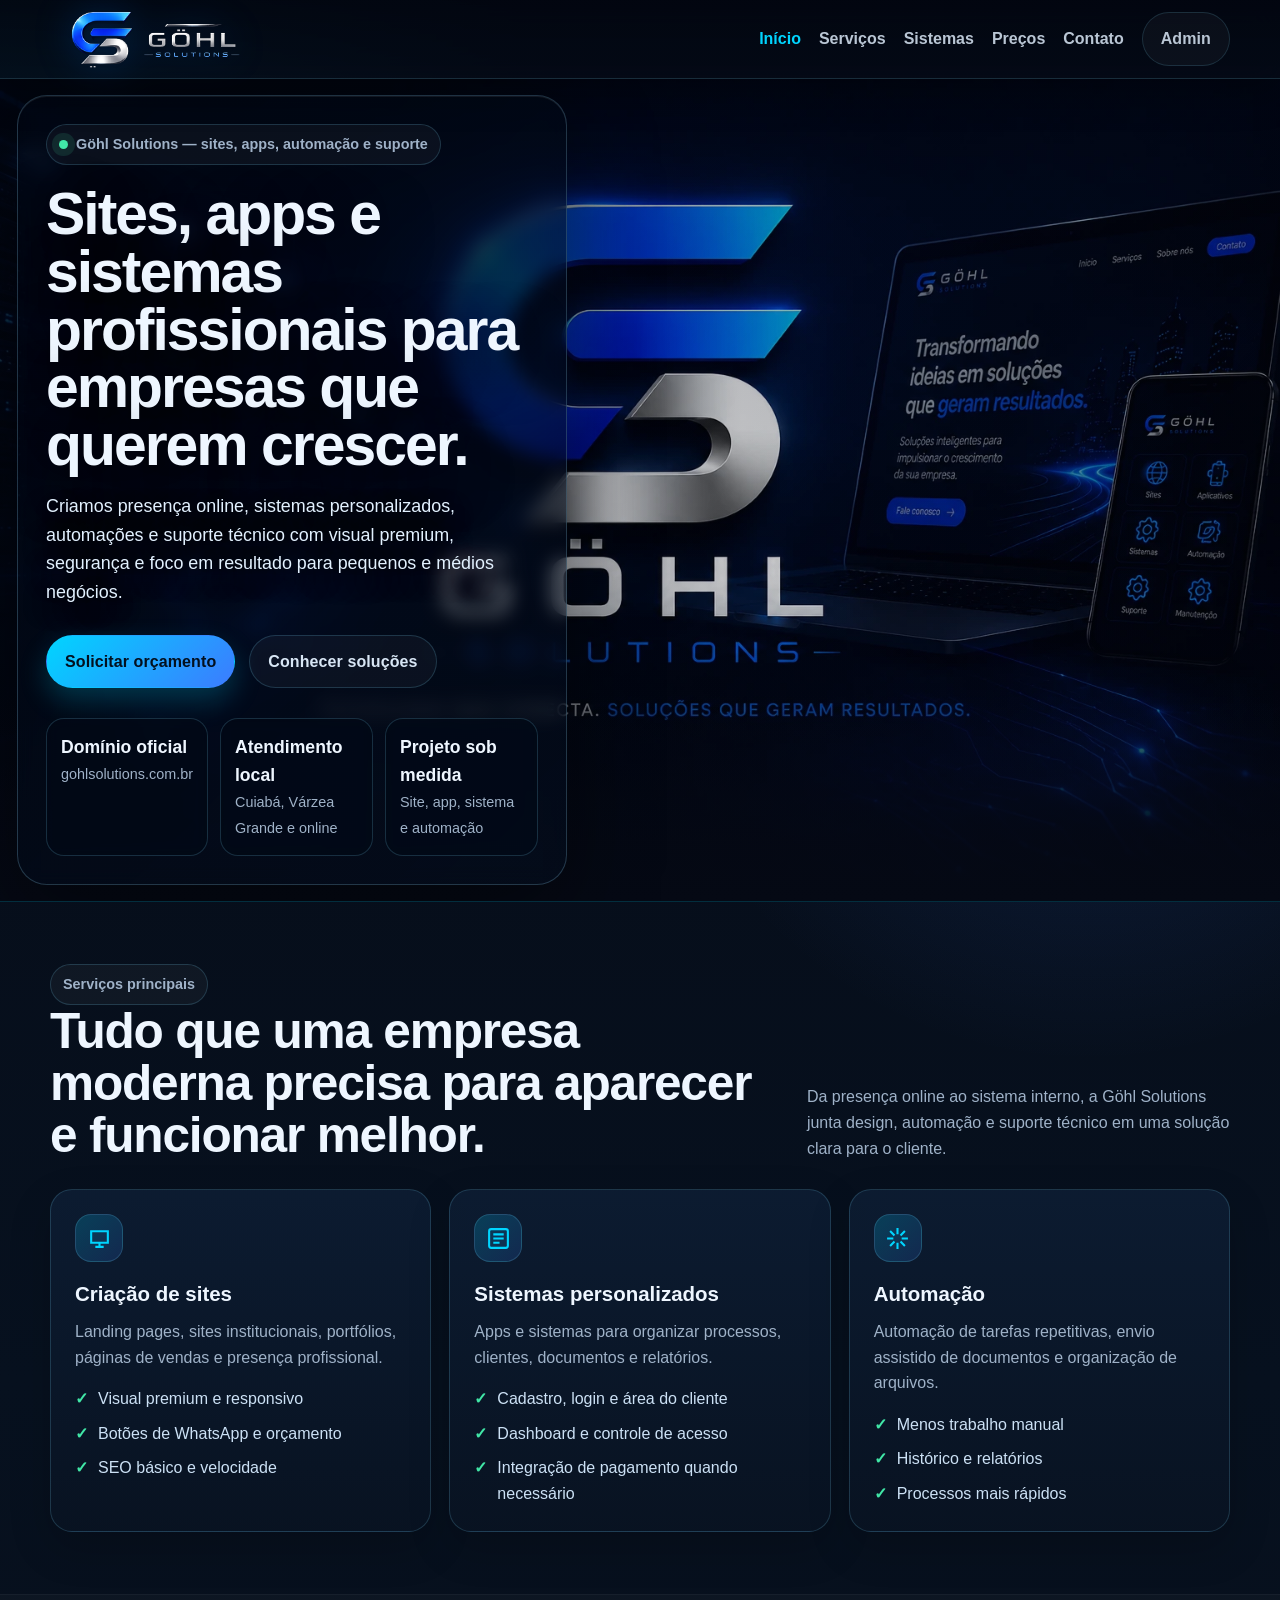
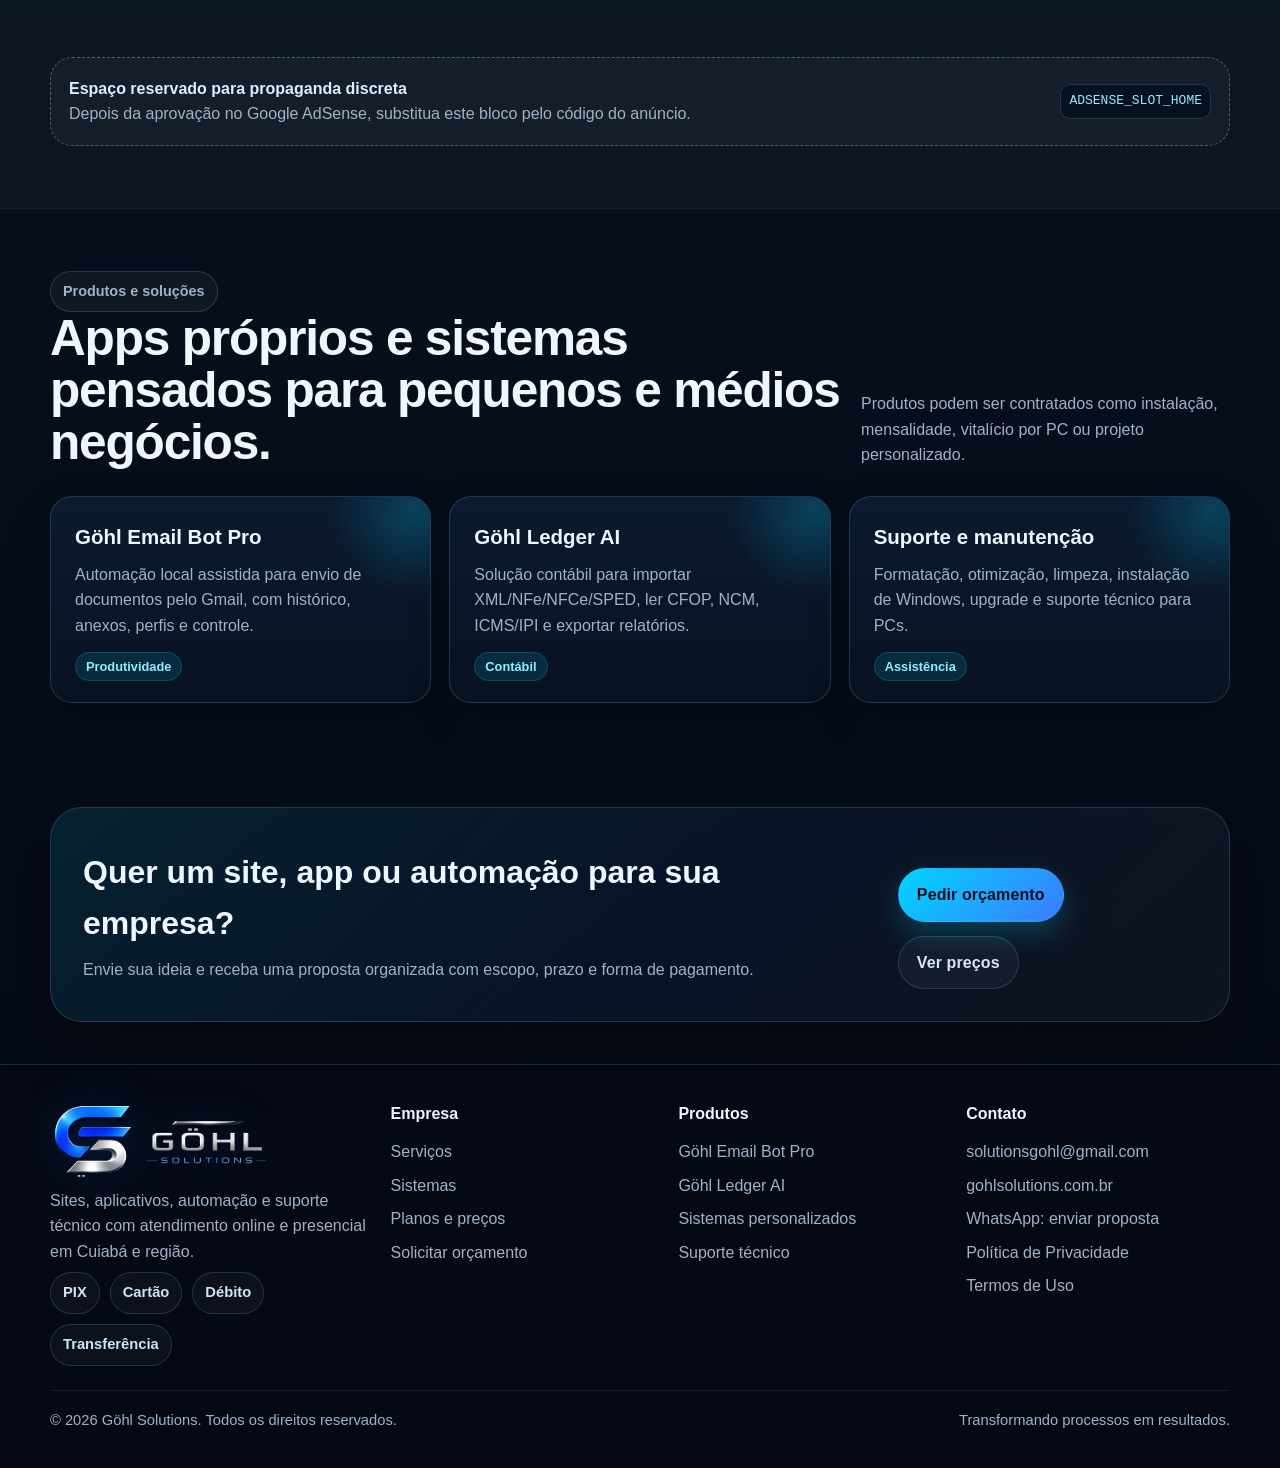
==== commit 05226208: "Add files via upload" ====
--- a/index.html
+++ b/index.html
@@ -60,6 +60,6 @@
 <section class="banner"><div class="container"><div class="banner-box reveal"><div><h2>Quer um site, app ou automação para sua empresa?</h2><p>Envie sua ideia e receba uma proposta organizada com escopo, prazo e forma de pagamento.</p></div><div class="actions"><a class="btn primary" href="contato.html">Pedir orçamento</a><a class="btn ghost" href="precos.html">Ver preços</a></div></div></div></section>
 
 </main>
-<footer class="footer"><div class="container"><div class="footer-grid"><div><img src="assets/logo-gohl-horizontal.png" alt="Göhl Solutions" style="width:180px"><p>Sites, aplicativos, automação e suporte técnico com atendimento online e presencial em Cuiabá e região.</p><div class="pill-row"><span class="pill">PIX</span><span class="pill">Cartão</span><span class="pill">Débito</span><span class="pill">Transferência</span></div></div><div><h4>Empresa</h4><a href="servicos.html">Serviços</a><a href="sistemas.html">Sistemas</a><a href="precos.html">Planos e preços</a><a href="contato.html">Solicitar orçamento</a></div><div><h4>Produtos</h4><a href="sistemas.html#emailbot">Göhl Email Bot Pro</a><a href="sistemas.html#ledger">Göhl Ledger AI</a><a href="sistemas.html#custom">Sistemas personalizados</a><a href="servicos.html#suporte">Suporte técnico</a></div><div><h4>Contato</h4><a href="mailto:solutionsgohl@gmail.com">solutionsgohl@gmail.com</a><a href="https://gohlsolutions.com.br">gohlsolutions.com.br</a><a href="contato.html">WhatsApp: inserir número</a><a href="privacidade.html">Política de Privacidade</a><a href="termos.html">Termos de Uso</a></div></div><div class="legal"><span>© <span id="year"></span> Göhl Solutions. Todos os direitos reservados.</span><span>Transformando processos em resultados.</span></div></div></footer><script src="assets/script.js"></script>
+<footer class="footer"><div class="container"><div class="footer-grid"><div><img src="assets/logo-gohl-horizontal.png" alt="Göhl Solutions" style="width:180px"><p>Sites, aplicativos, automação e suporte técnico com atendimento online e presencial em Cuiabá e região.</p><div class="pill-row"><span class="pill">PIX</span><span class="pill">Cartão</span><span class="pill">Débito</span><span class="pill">Transferência</span></div></div><div><h4>Empresa</h4><a href="servicos.html">Serviços</a><a href="sistemas.html">Sistemas</a><a href="precos.html">Planos e preços</a><a href="contato.html">Solicitar orçamento</a></div><div><h4>Produtos</h4><a href="sistemas.html#emailbot">Göhl Email Bot Pro</a><a href="sistemas.html#ledger">Göhl Ledger AI</a><a href="sistemas.html#custom">Sistemas personalizados</a><a href="servicos.html#suporte">Suporte técnico</a></div><div><h4>Contato</h4><a href="https://mail.google.com/mail/?view=cm&fs=1&to=solutionsgohl%40gmail.com&su=Contato%20pelo%20site%20G%C3%B6hl%20Solutions" target="_blank" rel="noopener" data-gmail-link>solutionsgohl@gmail.com</a><a href="https://gohlsolutions.com.br">gohlsolutions.com.br</a><a href="https://wa.me/5565999999999?text=Ol%C3%A1%2C%20tenho%20interesse%20em%20uma%20proposta%20da%20G%C3%B6hl%20Solutions." target="_blank" rel="noopener" data-whatsapp-link>WhatsApp: enviar proposta</a><a href="privacidade.html">Política de Privacidade</a><a href="termos.html">Termos de Uso</a></div></div><div class="legal"><span>© <span id="year"></span> Göhl Solutions. Todos os direitos reservados.</span><span>Transformando processos em resultados.</span></div></div></footer><script src="assets/script.js"></script>
 </body>
 </html>
--- a/assets/styles.css
+++ b/assets/styles.css
@@ -228,3 +228,19 @@
     padding:18px;
   }
 }
+
+
+/* Botões de contato: Gmail Web e WhatsApp */
+.form-actions{
+  display:flex;
+  gap:12px;
+  flex-wrap:wrap;
+  margin-top:4px;
+}
+.btn.whatsapp{
+  background:linear-gradient(135deg,#25d366,#0fae55);
+  color:#03150a;
+  box-shadow:0 12px 28px rgba(37,211,102,.18);
+}
+.btn.whatsapp:hover{transform:translateY(-2px)}
+@media(max-width:560px){.form-actions{display:grid}.form-actions .btn{width:100%}}
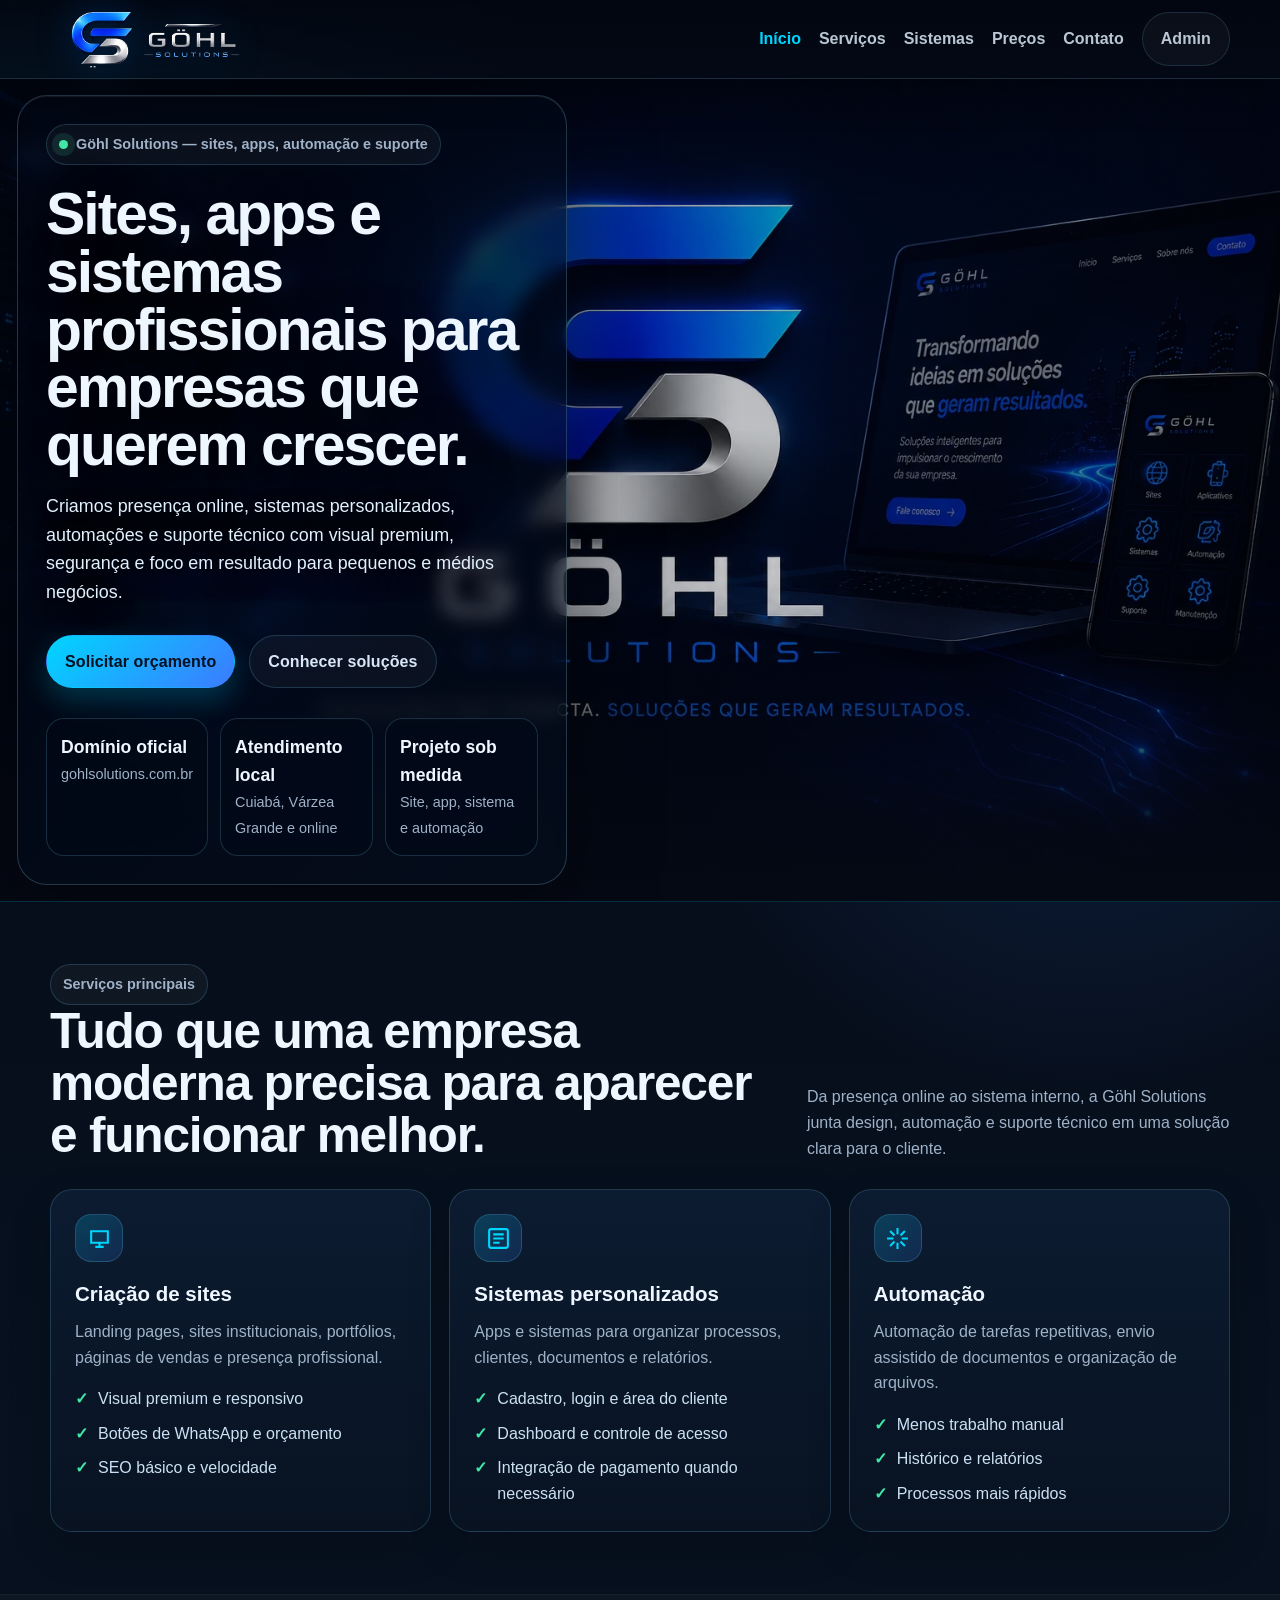
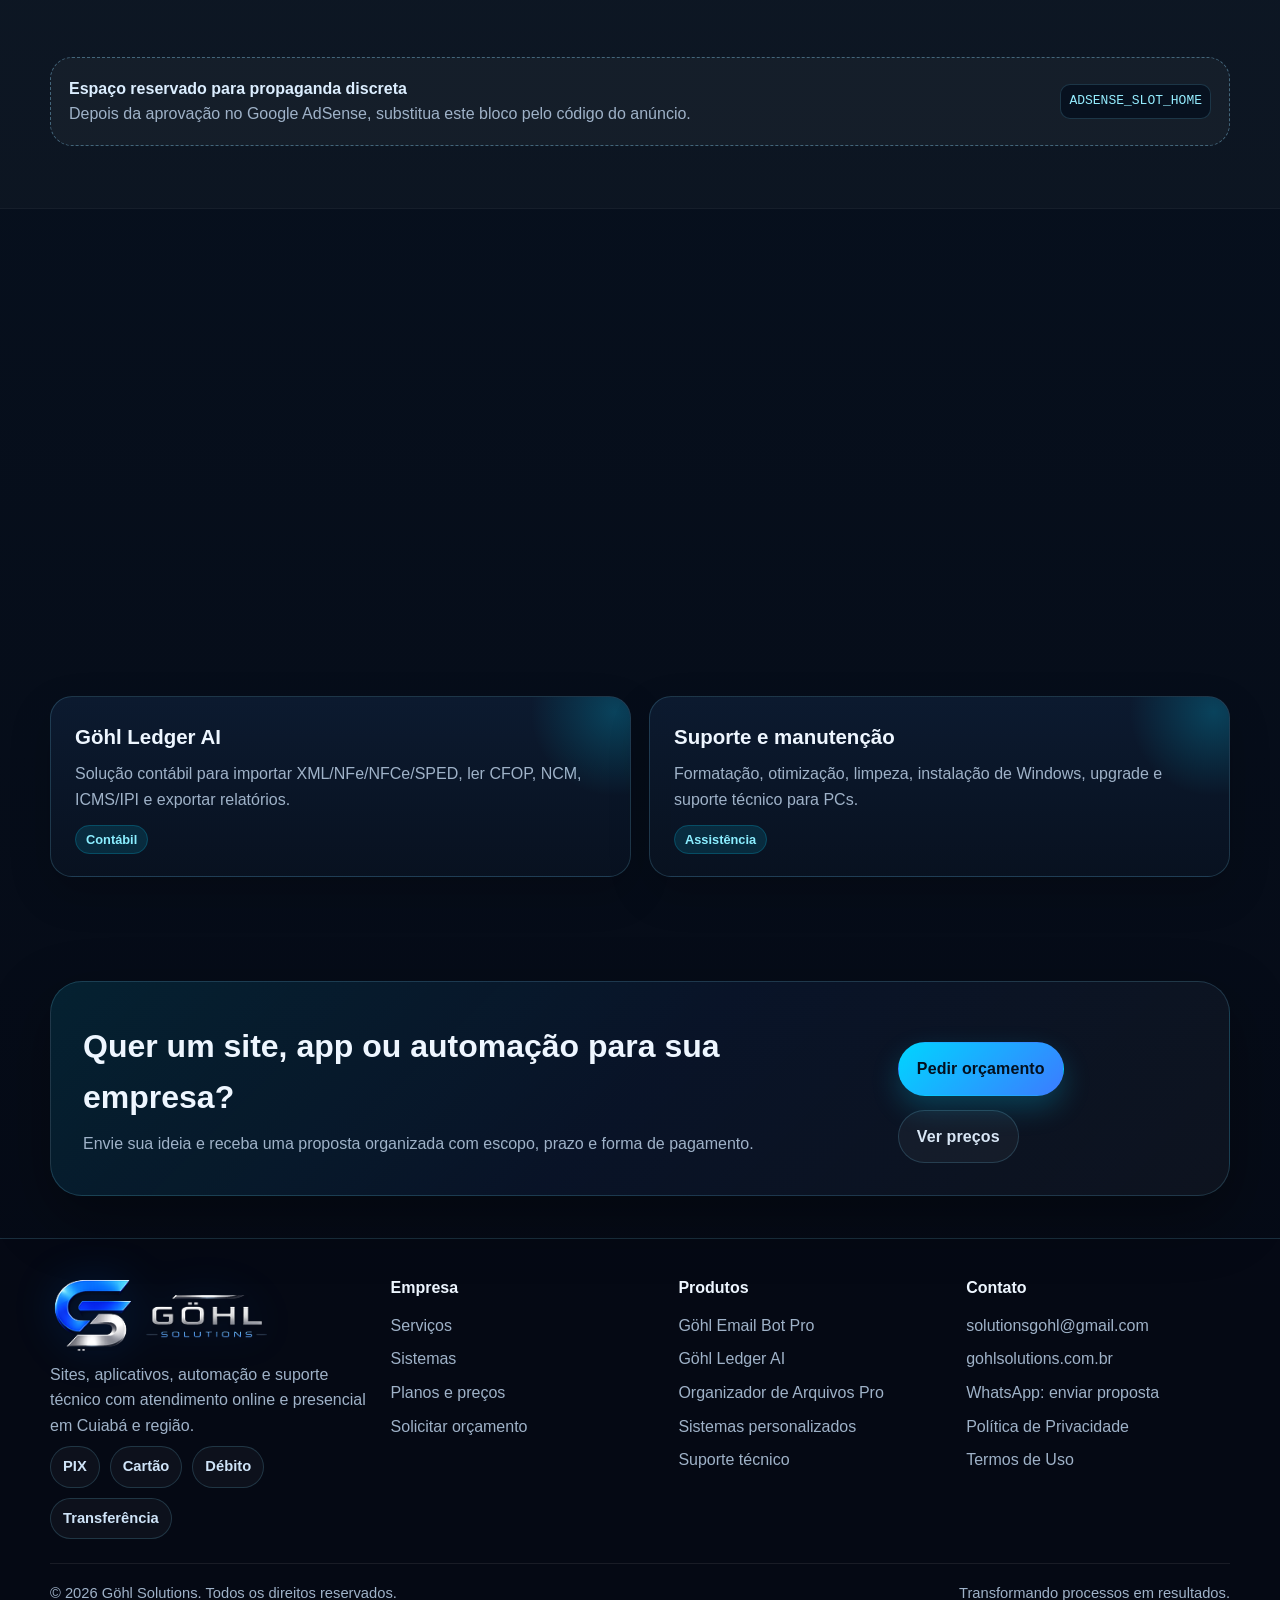
==== commit 3bf46702: "Add files via upload" ====
--- a/index.html
+++ b/index.html
@@ -56,10 +56,10 @@
 </section>
 <section class="section"><div class="container"><div class="section-head reveal"><div><span class="eyebrow">Serviços principais</span><h2>Tudo que uma empresa moderna precisa para aparecer e funcionar melhor.</h2></div><p>Da presença online ao sistema interno, a Göhl Solutions junta design, automação e suporte técnico em uma solução clara para o cliente.</p></div><div class="grid cards-3"><article class="card reveal"><div class="icon"><svg viewBox="0 0 24 24"><path d="M4 5h16v11H4z"/><path d="M8 20h8M12 16v4"/></svg></div><h3>Criação de sites</h3><p>Landing pages, sites institucionais, portfólios, páginas de vendas e presença profissional.</p><ul class="list"><li>Visual premium e responsivo</li><li>Botões de WhatsApp e orçamento</li><li>SEO básico e velocidade</li></ul></article><article class="card reveal"><div class="icon"><svg viewBox="0 0 24 24"><path d="M7 8h10M7 12h10M7 16h6"/><path d="M5 3h14a2 2 0 0 1 2 2v14a2 2 0 0 1-2 2H5a2 2 0 0 1-2-2V5a2 2 0 0 1 2-2z"/></svg></div><h3>Sistemas personalizados</h3><p>Apps e sistemas para organizar processos, clientes, documentos e relatórios.</p><ul class="list"><li>Cadastro, login e área do cliente</li><li>Dashboard e controle de acesso</li><li>Integração de pagamento quando necessário</li></ul></article><article class="card reveal"><div class="icon"><svg viewBox="0 0 24 24"><path d="M12 2v6M12 16v6M4.9 4.9l4.2 4.2M14.9 14.9l4.2 4.2M2 12h6M16 12h6M4.9 19.1l4.2-4.2M14.9 9.1l4.2-4.2"/></svg></div><h3>Automação</h3><p>Automação de tarefas repetitivas, envio assistido de documentos e organização de arquivos.</p><ul class="list"><li>Menos trabalho manual</li><li>Histórico e relatórios</li><li>Processos mais rápidos</li></ul></article></div></div></section>
 <section class="section alt"><div class="container"><div class="ad-slot reveal"><div><strong>Espaço reservado para propaganda discreta</strong><br>Depois da aprovação no Google AdSense, substitua este bloco pelo código do anúncio.</div><code>ADSENSE_SLOT_HOME</code></div></div></section>
-<section class="section"><div class="container"><div class="section-head reveal"><div><span class="eyebrow">Produtos e soluções</span><h2>Apps próprios e sistemas pensados para pequenos e médios negócios.</h2></div><p>Produtos podem ser contratados como instalação, mensalidade, vitalício por PC ou projeto personalizado.</p></div><div class="grid cards-3"><article class="card product reveal"><h3>Göhl Email Bot Pro</h3><p>Automação local assistida para envio de documentos pelo Gmail, com histórico, anexos, perfis e controle.</p><span class="tag">Produtividade</span></article><article class="card product reveal"><h3>Göhl Ledger AI</h3><p>Solução contábil para importar XML/NFe/NFCe/SPED, ler CFOP, NCM, ICMS/IPI e exportar relatórios.</p><span class="tag">Contábil</span></article><article class="card product reveal"><h3>Suporte e manutenção</h3><p>Formatação, otimização, limpeza, instalação de Windows, upgrade e suporte técnico para PCs.</p><span class="tag">Assistência</span></article></div></div></section>
+<section class="section"><div class="container"><div class="section-head reveal"><div><span class="eyebrow">Produtos e soluções</span><h2>Apps próprios e sistemas pensados para pequenos e médios negócios.</h2></div><p>Produtos podem ser contratados como instalação, mensalidade, vitalício por PC ou projeto personalizado.</p></div><div class="grid cards-2"><article class="card product reveal"><h3>Göhl Email Bot Pro</h3><p>Automação local assistida para envio de documentos pelo Gmail, com histórico, anexos, perfis e controle.</p><span class="tag ok">R$ 49,90/mês por PC</span><span class="tag">Vitalício a partir de R$ 297</span></article><article class="card product reveal"><h3>Organizador de Arquivos Pro</h3><p>Organiza Downloads, Área de Trabalho e pastas da empresa automaticamente, com regras, histórico e configuração por PC.</p><span class="tag ok">R$ 79,90/mês por PC</span></article><article class="card product reveal"><h3>Göhl Ledger AI</h3><p>Solução contábil para importar XML/NFe/NFCe/SPED, ler CFOP, NCM, ICMS/IPI e exportar relatórios.</p><span class="tag">Contábil</span></article><article class="card product reveal"><h3>Suporte e manutenção</h3><p>Formatação, otimização, limpeza, instalação de Windows, upgrade e suporte técnico para PCs.</p><span class="tag">Assistência</span></article></div></div></section>
 <section class="banner"><div class="container"><div class="banner-box reveal"><div><h2>Quer um site, app ou automação para sua empresa?</h2><p>Envie sua ideia e receba uma proposta organizada com escopo, prazo e forma de pagamento.</p></div><div class="actions"><a class="btn primary" href="contato.html">Pedir orçamento</a><a class="btn ghost" href="precos.html">Ver preços</a></div></div></div></section>
 
 </main>
-<footer class="footer"><div class="container"><div class="footer-grid"><div><img src="assets/logo-gohl-horizontal.png" alt="Göhl Solutions" style="width:180px"><p>Sites, aplicativos, automação e suporte técnico com atendimento online e presencial em Cuiabá e região.</p><div class="pill-row"><span class="pill">PIX</span><span class="pill">Cartão</span><span class="pill">Débito</span><span class="pill">Transferência</span></div></div><div><h4>Empresa</h4><a href="servicos.html">Serviços</a><a href="sistemas.html">Sistemas</a><a href="precos.html">Planos e preços</a><a href="contato.html">Solicitar orçamento</a></div><div><h4>Produtos</h4><a href="sistemas.html#emailbot">Göhl Email Bot Pro</a><a href="sistemas.html#ledger">Göhl Ledger AI</a><a href="sistemas.html#custom">Sistemas personalizados</a><a href="servicos.html#suporte">Suporte técnico</a></div><div><h4>Contato</h4><a href="https://mail.google.com/mail/?view=cm&fs=1&to=solutionsgohl%40gmail.com&su=Contato%20pelo%20site%20G%C3%B6hl%20Solutions" target="_blank" rel="noopener" data-gmail-link>solutionsgohl@gmail.com</a><a href="https://gohlsolutions.com.br">gohlsolutions.com.br</a><a href="https://wa.me/5565999999999?text=Ol%C3%A1%2C%20tenho%20interesse%20em%20uma%20proposta%20da%20G%C3%B6hl%20Solutions." target="_blank" rel="noopener" data-whatsapp-link>WhatsApp: enviar proposta</a><a href="privacidade.html">Política de Privacidade</a><a href="termos.html">Termos de Uso</a></div></div><div class="legal"><span>© <span id="year"></span> Göhl Solutions. Todos os direitos reservados.</span><span>Transformando processos em resultados.</span></div></div></footer><script src="assets/script.js"></script>
+<footer class="footer"><div class="container"><div class="footer-grid"><div><img src="assets/logo-gohl-horizontal.png" alt="Göhl Solutions" style="width:180px"><p>Sites, aplicativos, automação e suporte técnico com atendimento online e presencial em Cuiabá e região.</p><div class="pill-row"><span class="pill">PIX</span><span class="pill">Cartão</span><span class="pill">Débito</span><span class="pill">Transferência</span></div></div><div><h4>Empresa</h4><a href="servicos.html">Serviços</a><a href="sistemas.html">Sistemas</a><a href="precos.html">Planos e preços</a><a href="contato.html">Solicitar orçamento</a></div><div><h4>Produtos</h4><a href="sistemas.html#emailbot">Göhl Email Bot Pro</a><a href="sistemas.html#ledger">Göhl Ledger AI</a><a href="sistemas.html#organizador">Organizador de Arquivos Pro</a><a href="sistemas.html#custom">Sistemas personalizados</a><a href="servicos.html#suporte">Suporte técnico</a></div><div><h4>Contato</h4><a href="https://mail.google.com/mail/?view=cm&fs=1&to=solutionsgohl%40gmail.com&su=Contato%20pelo%20site%20G%C3%B6hl%20Solutions" target="_blank" rel="noopener" data-gmail-link>solutionsgohl@gmail.com</a><a href="https://gohlsolutions.com.br">gohlsolutions.com.br</a><a href="https://wa.me/5565999999999?text=Ol%C3%A1%2C%20tenho%20interesse%20em%20uma%20proposta%20da%20G%C3%B6hl%20Solutions." target="_blank" rel="noopener" data-whatsapp-link>WhatsApp: enviar proposta</a><a href="privacidade.html">Política de Privacidade</a><a href="termos.html">Termos de Uso</a></div></div><div class="legal"><span>© <span id="year"></span> Göhl Solutions. Todos os direitos reservados.</span><span>Transformando processos em resultados.</span></div></div></footer><script src="assets/script.js"></script>
 </body>
 </html>
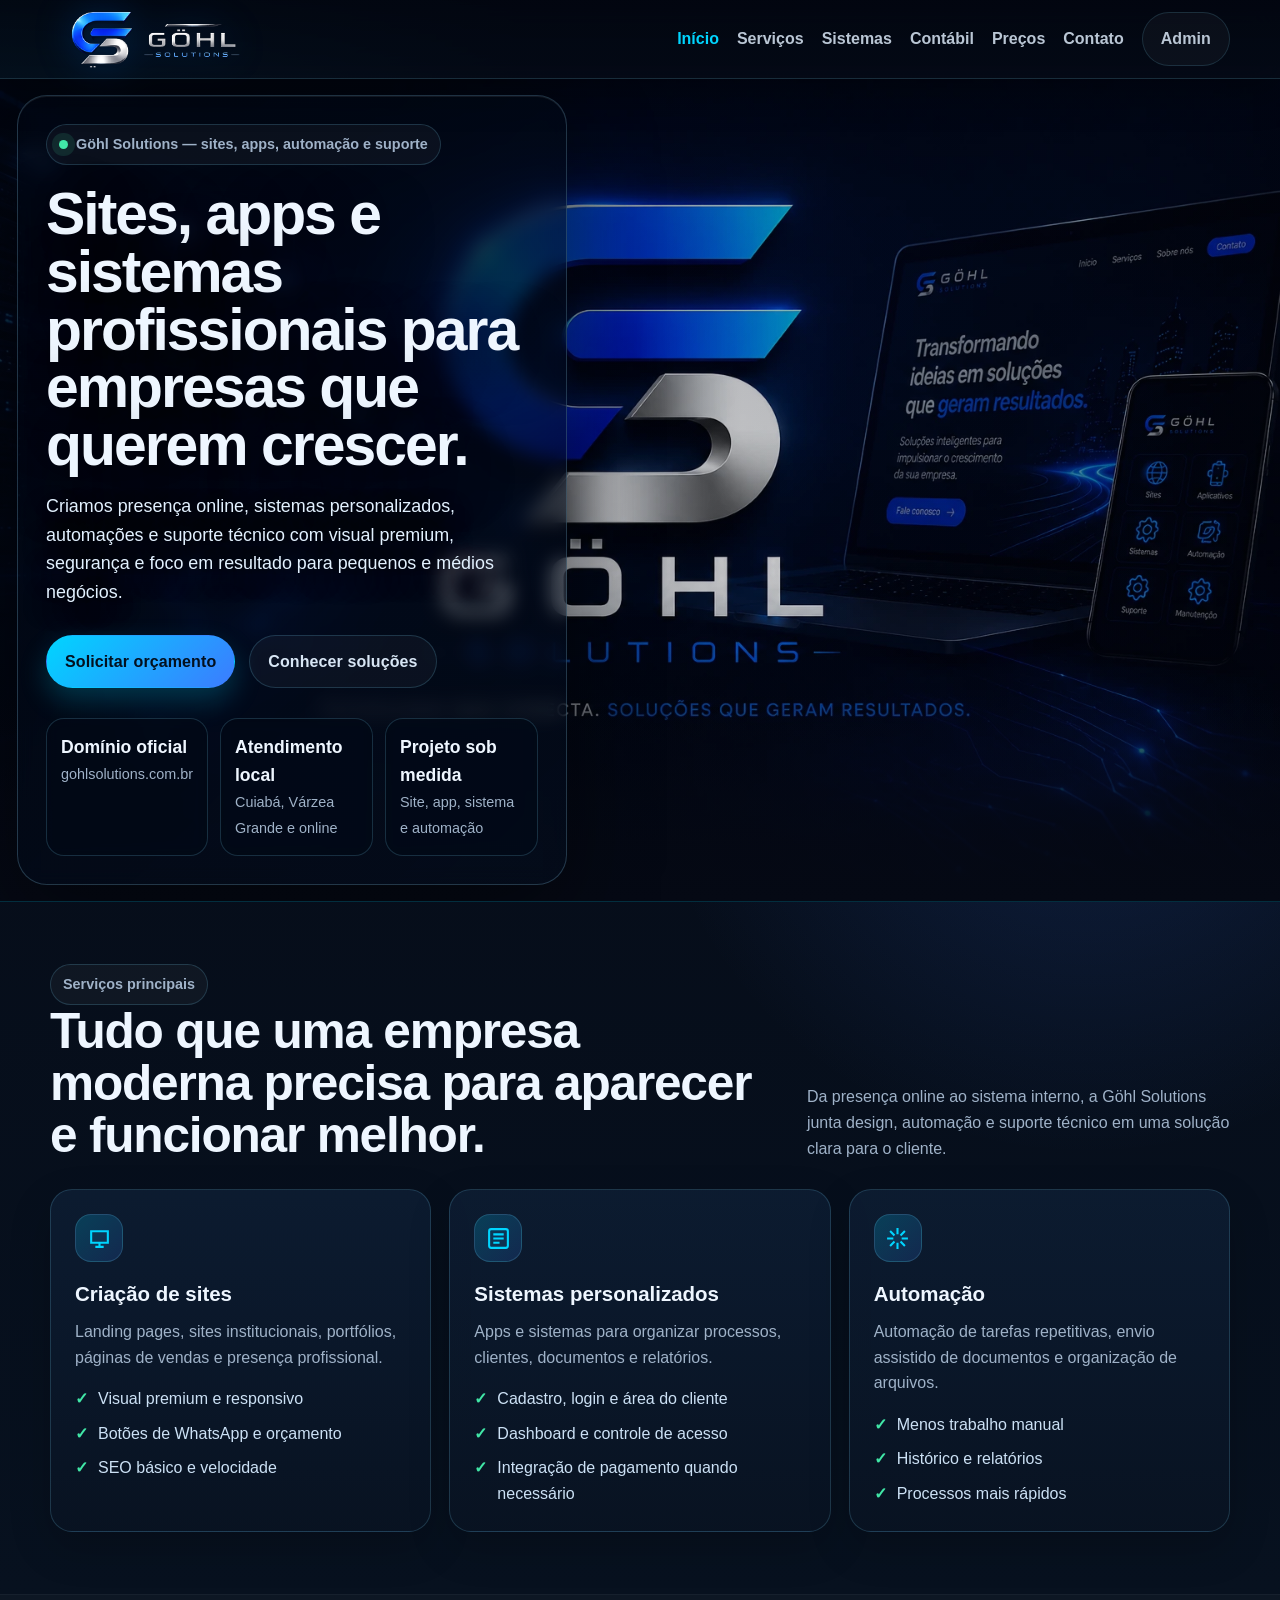
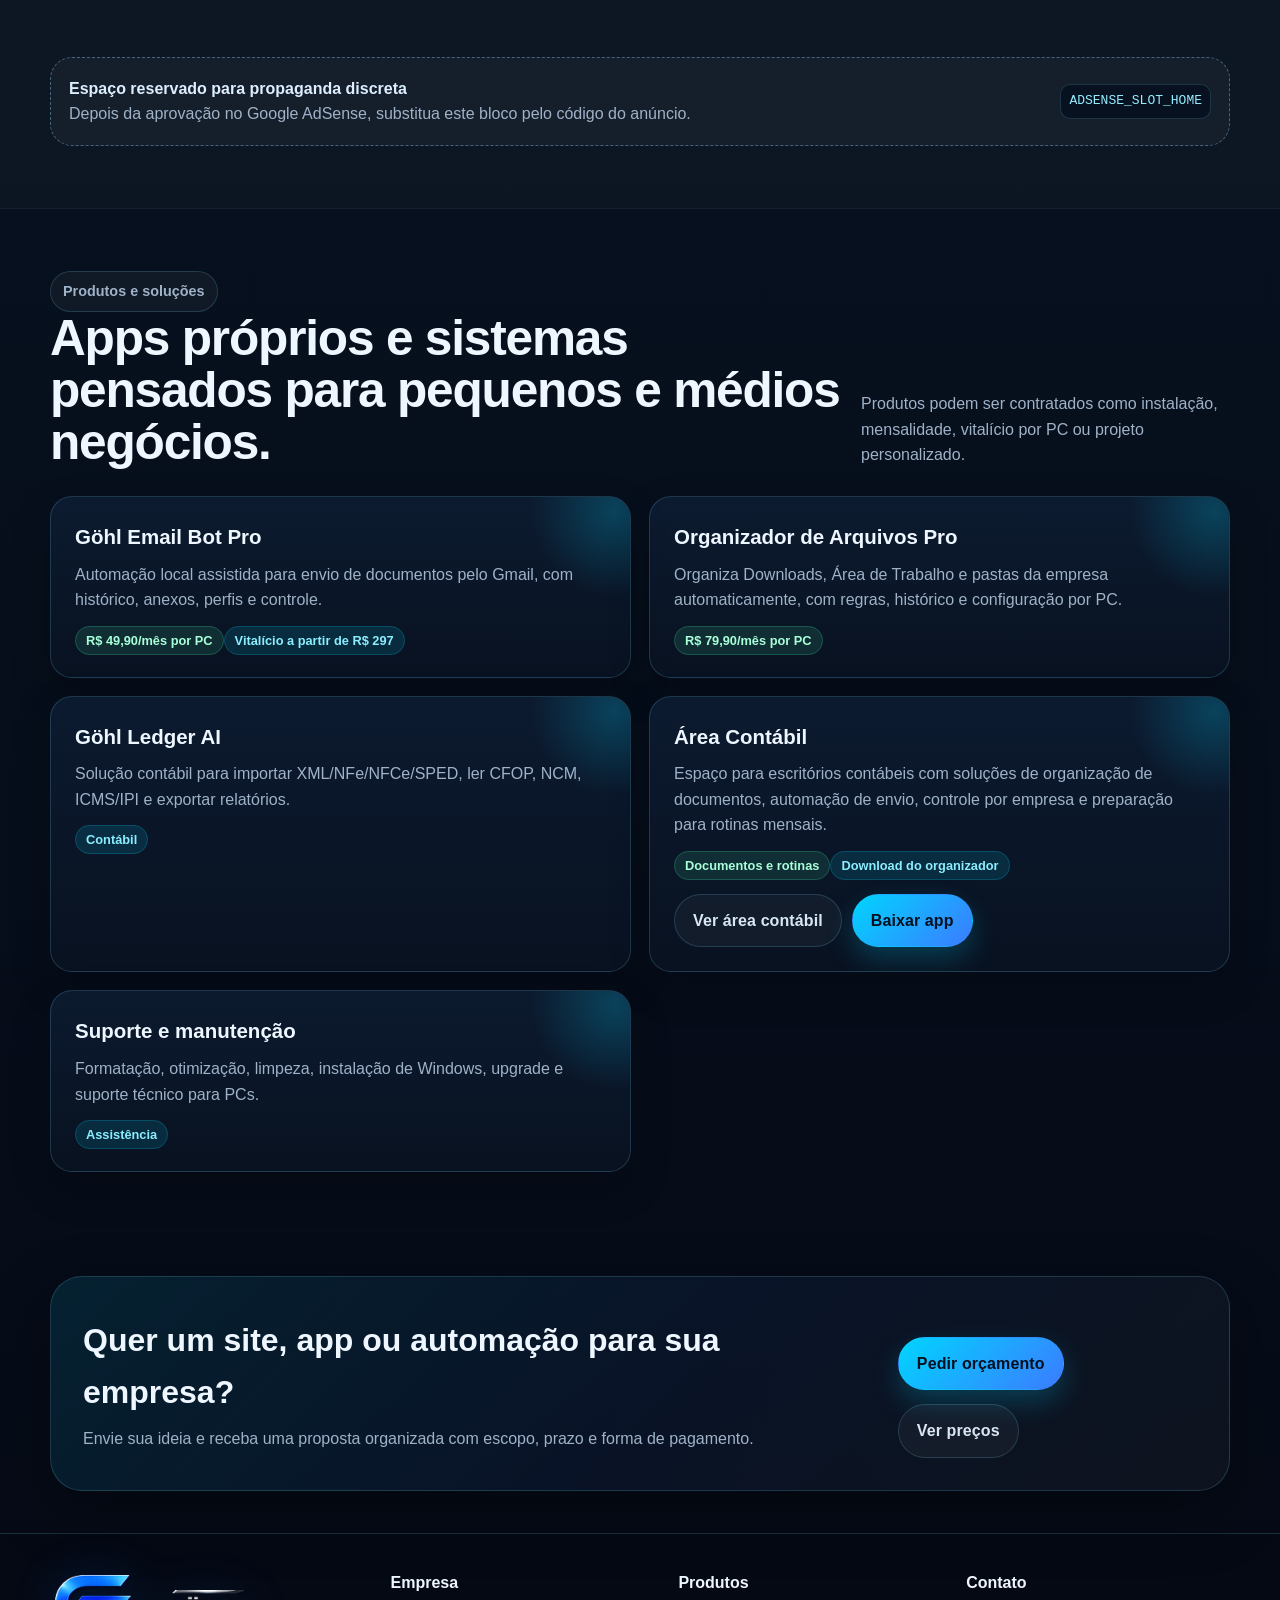
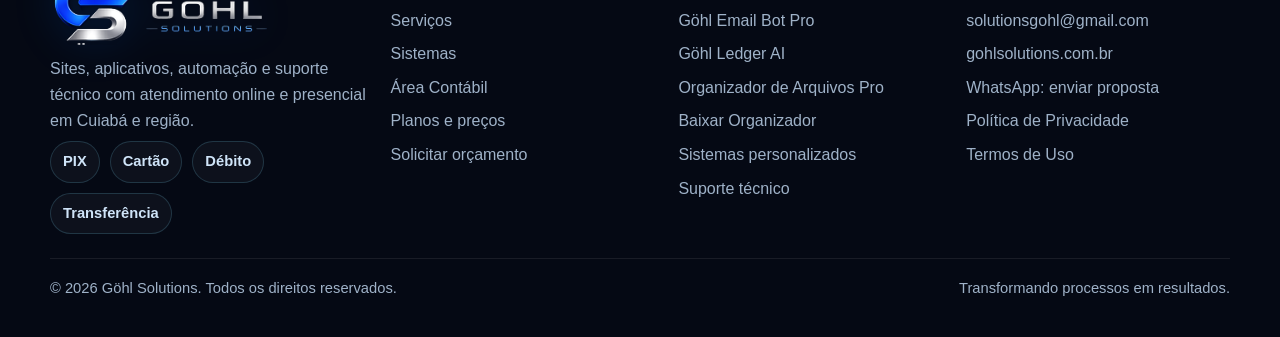
==== commit 455fe42f: "Add files via upload" ====
--- a/index.html
+++ b/index.html
@@ -16,12 +16,12 @@
   <meta name="twitter:image" content="https://gohlsolutions.com.br/assets/og-image-gohl.webp">
   <meta name="twitter:card" content="summary">
   <script type="application/ld+json" id="schema-organization">{"@context":"https://schema.org","@type":"LocalBusiness","name":"Göhl Solutions","url":"https://gohlsolutions.com.br","email":"solutionsgohl@gmail.com","areaServed":["Cuiabá","Várzea Grande","Mato Grosso","Brasil"],"description":"Empresa de software, criação de sites, aplicativos, automação e suporte técnico.","sameAs":["https://gohlsolutions.com.br"]}</script>
-  <link rel="icon" href="assets/favicon-gohl.png" type="image/svg+xml">
+  <link rel="icon" href="assets/favicon-gohl.png" type="image/png">
   <link rel="stylesheet" href="assets/styles.css">
 </head>
 <body>
 <a class="skip" href="#conteudo">Pular para o conteúdo</a>
-<header class="topbar"><div class="container nav"><a class="brand" href="index.html" aria-label="Página inicial da Göhl Solutions"><img src="assets/logo-gohl-horizontal.png" alt="Göhl Solutions"><span class="sr-only"></span></a><button class="menu-btn" type="button" aria-label="Abrir menu">☰ Menu</button><nav class="links" aria-label="Navegação principal"><a href="index.html" class="active">Início</a><a href="servicos.html" class="">Serviços</a><a href="sistemas.html" class="">Sistemas</a><a href="precos.html" class="">Preços</a><a href="contato.html" class="">Contato</a><a class="btn ghost" href="/admin/login.html">Admin</a></nav></div></header>
+<header class="topbar"><div class="container nav"><a class="brand" href="index.html" aria-label="Página inicial da Göhl Solutions"><img src="assets/logo-gohl-horizontal.png" alt="Göhl Solutions"><span class="sr-only"></span></a><button class="menu-btn" type="button" aria-label="Abrir menu">☰ Menu</button><nav class="links" aria-label="Navegação principal"><a href="index.html" class="active">Início</a><a href="servicos.html" class="">Serviços</a><a href="sistemas.html" class="">Sistemas</a><a href="contabil.html" class="">Contábil</a><a href="precos.html" class="">Preços</a><a href="contato.html" class="">Contato</a><a class="btn ghost" href="/admin/login.html">Admin</a></nav></div></header>
 <main id="conteudo">
 
 <section class="hero hero-premium">
@@ -56,10 +56,10 @@
 </section>
 <section class="section"><div class="container"><div class="section-head reveal"><div><span class="eyebrow">Serviços principais</span><h2>Tudo que uma empresa moderna precisa para aparecer e funcionar melhor.</h2></div><p>Da presença online ao sistema interno, a Göhl Solutions junta design, automação e suporte técnico em uma solução clara para o cliente.</p></div><div class="grid cards-3"><article class="card reveal"><div class="icon"><svg viewBox="0 0 24 24"><path d="M4 5h16v11H4z"/><path d="M8 20h8M12 16v4"/></svg></div><h3>Criação de sites</h3><p>Landing pages, sites institucionais, portfólios, páginas de vendas e presença profissional.</p><ul class="list"><li>Visual premium e responsivo</li><li>Botões de WhatsApp e orçamento</li><li>SEO básico e velocidade</li></ul></article><article class="card reveal"><div class="icon"><svg viewBox="0 0 24 24"><path d="M7 8h10M7 12h10M7 16h6"/><path d="M5 3h14a2 2 0 0 1 2 2v14a2 2 0 0 1-2 2H5a2 2 0 0 1-2-2V5a2 2 0 0 1 2-2z"/></svg></div><h3>Sistemas personalizados</h3><p>Apps e sistemas para organizar processos, clientes, documentos e relatórios.</p><ul class="list"><li>Cadastro, login e área do cliente</li><li>Dashboard e controle de acesso</li><li>Integração de pagamento quando necessário</li></ul></article><article class="card reveal"><div class="icon"><svg viewBox="0 0 24 24"><path d="M12 2v6M12 16v6M4.9 4.9l4.2 4.2M14.9 14.9l4.2 4.2M2 12h6M16 12h6M4.9 19.1l4.2-4.2M14.9 9.1l4.2-4.2"/></svg></div><h3>Automação</h3><p>Automação de tarefas repetitivas, envio assistido de documentos e organização de arquivos.</p><ul class="list"><li>Menos trabalho manual</li><li>Histórico e relatórios</li><li>Processos mais rápidos</li></ul></article></div></div></section>
 <section class="section alt"><div class="container"><div class="ad-slot reveal"><div><strong>Espaço reservado para propaganda discreta</strong><br>Depois da aprovação no Google AdSense, substitua este bloco pelo código do anúncio.</div><code>ADSENSE_SLOT_HOME</code></div></div></section>
-<section class="section"><div class="container"><div class="section-head reveal"><div><span class="eyebrow">Produtos e soluções</span><h2>Apps próprios e sistemas pensados para pequenos e médios negócios.</h2></div><p>Produtos podem ser contratados como instalação, mensalidade, vitalício por PC ou projeto personalizado.</p></div><div class="grid cards-2"><article class="card product reveal"><h3>Göhl Email Bot Pro</h3><p>Automação local assistida para envio de documentos pelo Gmail, com histórico, anexos, perfis e controle.</p><span class="tag ok">R$ 49,90/mês por PC</span><span class="tag">Vitalício a partir de R$ 297</span></article><article class="card product reveal"><h3>Organizador de Arquivos Pro</h3><p>Organiza Downloads, Área de Trabalho e pastas da empresa automaticamente, com regras, histórico e configuração por PC.</p><span class="tag ok">R$ 79,90/mês por PC</span></article><article class="card product reveal"><h3>Göhl Ledger AI</h3><p>Solução contábil para importar XML/NFe/NFCe/SPED, ler CFOP, NCM, ICMS/IPI e exportar relatórios.</p><span class="tag">Contábil</span></article><article class="card product reveal"><h3>Suporte e manutenção</h3><p>Formatação, otimização, limpeza, instalação de Windows, upgrade e suporte técnico para PCs.</p><span class="tag">Assistência</span></article></div></div></section>
+<section class="section"><div class="container"><div class="section-head reveal"><div><span class="eyebrow">Produtos e soluções</span><h2>Apps próprios e sistemas pensados para pequenos e médios negócios.</h2></div><p>Produtos podem ser contratados como instalação, mensalidade, vitalício por PC ou projeto personalizado.</p></div><div class="grid cards-2"><article class="card product reveal"><h3>Göhl Email Bot Pro</h3><p>Automação local assistida para envio de documentos pelo Gmail, com histórico, anexos, perfis e controle.</p><span class="tag ok">R$ 49,90/mês por PC</span><span class="tag">Vitalício a partir de R$ 297</span></article><article class="card product reveal"><h3>Organizador de Arquivos Pro</h3><p>Organiza Downloads, Área de Trabalho e pastas da empresa automaticamente, com regras, histórico e configuração por PC.</p><span class="tag ok">R$ 79,90/mês por PC</span></article><article class="card product reveal"><h3>Göhl Ledger AI</h3><p>Solução contábil para importar XML/NFe/NFCe/SPED, ler CFOP, NCM, ICMS/IPI e exportar relatórios.</p><span class="tag">Contábil</span></article><article class="card product reveal"><h3>Área Contábil</h3><p>Espaço para escritórios contábeis com soluções de organização de documentos, automação de envio, controle por empresa e preparação para rotinas mensais.</p><span class="tag ok">Documentos e rotinas</span><span class="tag">Download do organizador</span><div class="actions compact-actions"><a class="btn ghost" href="contabil.html">Ver área contábil</a><a class="btn primary" href="assets/downloads/Instalador_Gohl_File_Organizer_v9_1.exe" download>Baixar app</a></div></article><article class="card product reveal"><h3>Suporte e manutenção</h3><p>Formatação, otimização, limpeza, instalação de Windows, upgrade e suporte técnico para PCs.</p><span class="tag">Assistência</span></article></div></div></section>
 <section class="banner"><div class="container"><div class="banner-box reveal"><div><h2>Quer um site, app ou automação para sua empresa?</h2><p>Envie sua ideia e receba uma proposta organizada com escopo, prazo e forma de pagamento.</p></div><div class="actions"><a class="btn primary" href="contato.html">Pedir orçamento</a><a class="btn ghost" href="precos.html">Ver preços</a></div></div></div></section>
 
 </main>
-<footer class="footer"><div class="container"><div class="footer-grid"><div><img src="assets/logo-gohl-horizontal.png" alt="Göhl Solutions" style="width:180px"><p>Sites, aplicativos, automação e suporte técnico com atendimento online e presencial em Cuiabá e região.</p><div class="pill-row"><span class="pill">PIX</span><span class="pill">Cartão</span><span class="pill">Débito</span><span class="pill">Transferência</span></div></div><div><h4>Empresa</h4><a href="servicos.html">Serviços</a><a href="sistemas.html">Sistemas</a><a href="precos.html">Planos e preços</a><a href="contato.html">Solicitar orçamento</a></div><div><h4>Produtos</h4><a href="sistemas.html#emailbot">Göhl Email Bot Pro</a><a href="sistemas.html#ledger">Göhl Ledger AI</a><a href="sistemas.html#organizador">Organizador de Arquivos Pro</a><a href="sistemas.html#custom">Sistemas personalizados</a><a href="servicos.html#suporte">Suporte técnico</a></div><div><h4>Contato</h4><a href="https://mail.google.com/mail/?view=cm&fs=1&to=solutionsgohl%40gmail.com&su=Contato%20pelo%20site%20G%C3%B6hl%20Solutions" target="_blank" rel="noopener" data-gmail-link>solutionsgohl@gmail.com</a><a href="https://gohlsolutions.com.br">gohlsolutions.com.br</a><a href="https://wa.me/5565999999999?text=Ol%C3%A1%2C%20tenho%20interesse%20em%20uma%20proposta%20da%20G%C3%B6hl%20Solutions." target="_blank" rel="noopener" data-whatsapp-link>WhatsApp: enviar proposta</a><a href="privacidade.html">Política de Privacidade</a><a href="termos.html">Termos de Uso</a></div></div><div class="legal"><span>© <span id="year"></span> Göhl Solutions. Todos os direitos reservados.</span><span>Transformando processos em resultados.</span></div></div></footer><script src="assets/script.js"></script>
+<footer class="footer"><div class="container"><div class="footer-grid"><div><img src="assets/logo-gohl-horizontal.png" alt="Göhl Solutions" style="width:180px"><p>Sites, aplicativos, automação e suporte técnico com atendimento online e presencial em Cuiabá e região.</p><div class="pill-row"><span class="pill">PIX</span><span class="pill">Cartão</span><span class="pill">Débito</span><span class="pill">Transferência</span></div></div><div><h4>Empresa</h4><a href="servicos.html">Serviços</a><a href="sistemas.html">Sistemas</a><a href="contabil.html">Área Contábil</a><a href="precos.html">Planos e preços</a><a href="contato.html">Solicitar orçamento</a></div><div><h4>Produtos</h4><a href="sistemas.html#emailbot">Göhl Email Bot Pro</a><a href="sistemas.html#ledger">Göhl Ledger AI</a><a href="sistemas.html#organizador">Organizador de Arquivos Pro</a><a href="assets/downloads/Instalador_Gohl_File_Organizer_v9_1.exe" download>Baixar Organizador</a><a href="sistemas.html#custom">Sistemas personalizados</a><a href="servicos.html#suporte">Suporte técnico</a></div><div><h4>Contato</h4><a href="https://mail.google.com/mail/?view=cm&fs=1&to=solutionsgohl%40gmail.com&su=Contato%20pelo%20site%20G%C3%B6hl%20Solutions" target="_blank" rel="noopener" data-gmail-link>solutionsgohl@gmail.com</a><a href="https://gohlsolutions.com.br">gohlsolutions.com.br</a><a href="https://wa.me/5565999999999?text=Ol%C3%A1%2C%20tenho%20interesse%20em%20uma%20proposta%20da%20G%C3%B6hl%20Solutions." target="_blank" rel="noopener" data-whatsapp-link>WhatsApp: enviar proposta</a><a href="privacidade.html">Política de Privacidade</a><a href="termos.html">Termos de Uso</a></div></div><div class="legal"><span>© <span id="year"></span> Göhl Solutions. Todos os direitos reservados.</span><span>Transformando processos em resultados.</span></div></div></footer><script src="assets/script.js"></script>
 </body>
 </html>
--- a/assets/styles.css
+++ b/assets/styles.css
@@ -244,3 +244,13 @@
 }
 .btn.whatsapp:hover{transform:translateY(-2px)}
 @media(max-width:560px){.form-actions{display:grid}.form-actions .btn{width:100%}}
+
+/* Área contábil e downloads */
+.compact-actions{margin-top:16px;gap:10px}
+.download-card{background:linear-gradient(180deg,rgba(12,31,56,.86),rgba(5,14,28,.86));border-color:rgba(65,231,167,.24)}
+.download-box{display:grid;gap:12px;padding:18px;margin:16px 0;border:1px solid rgba(65,231,167,.25);border-radius:20px;background:rgba(65,231,167,.06)}
+.download-box strong{font-size:1.15rem;color:#fff}
+.download-box span{color:var(--muted)}
+.checksum code{word-break:break-all;color:#9ee8ff;background:#07111f;border:1px solid var(--line);border-radius:8px;padding:2px 6px}
+.btn.whatsapp{background:linear-gradient(135deg,#25d366,#1da851);color:#03150a;box-shadow:0 12px 28px rgba(37,211,102,.18)}
+@media(max-width:560px){.download-box .btn{width:100%}}
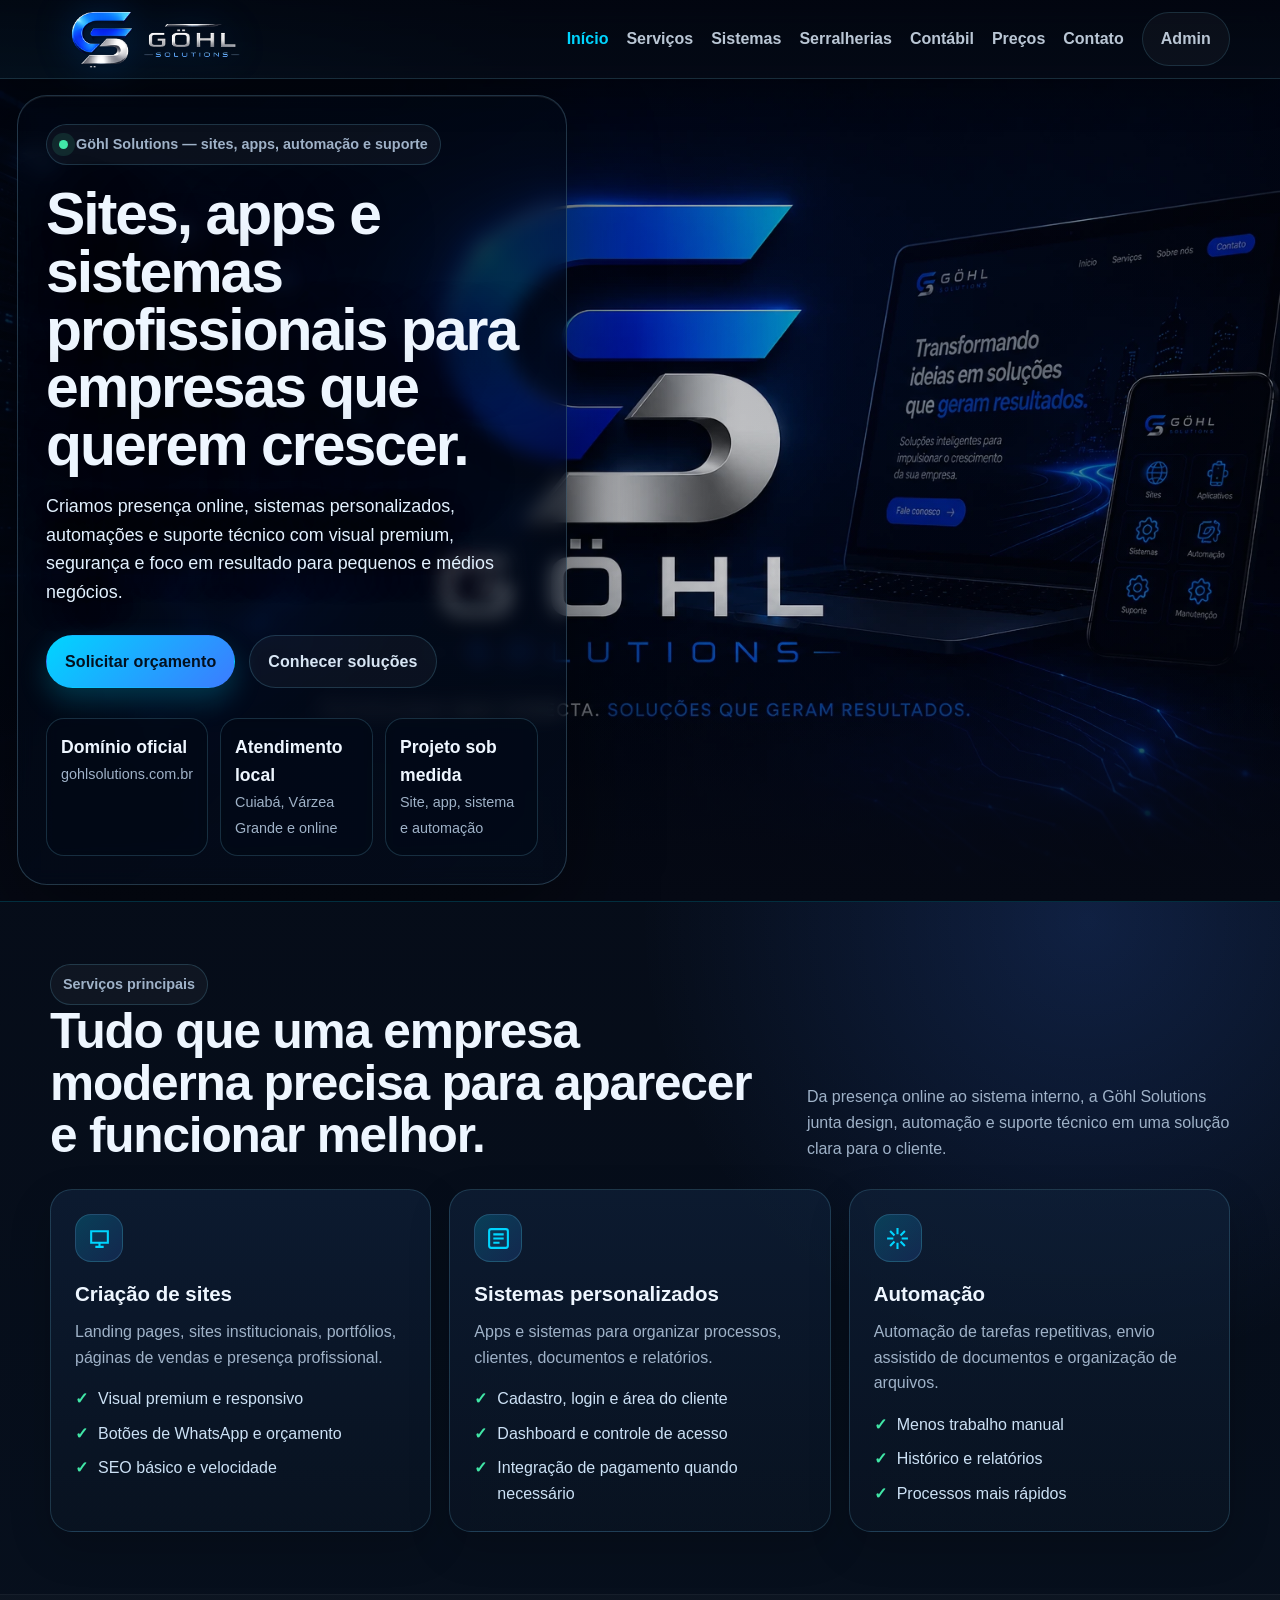
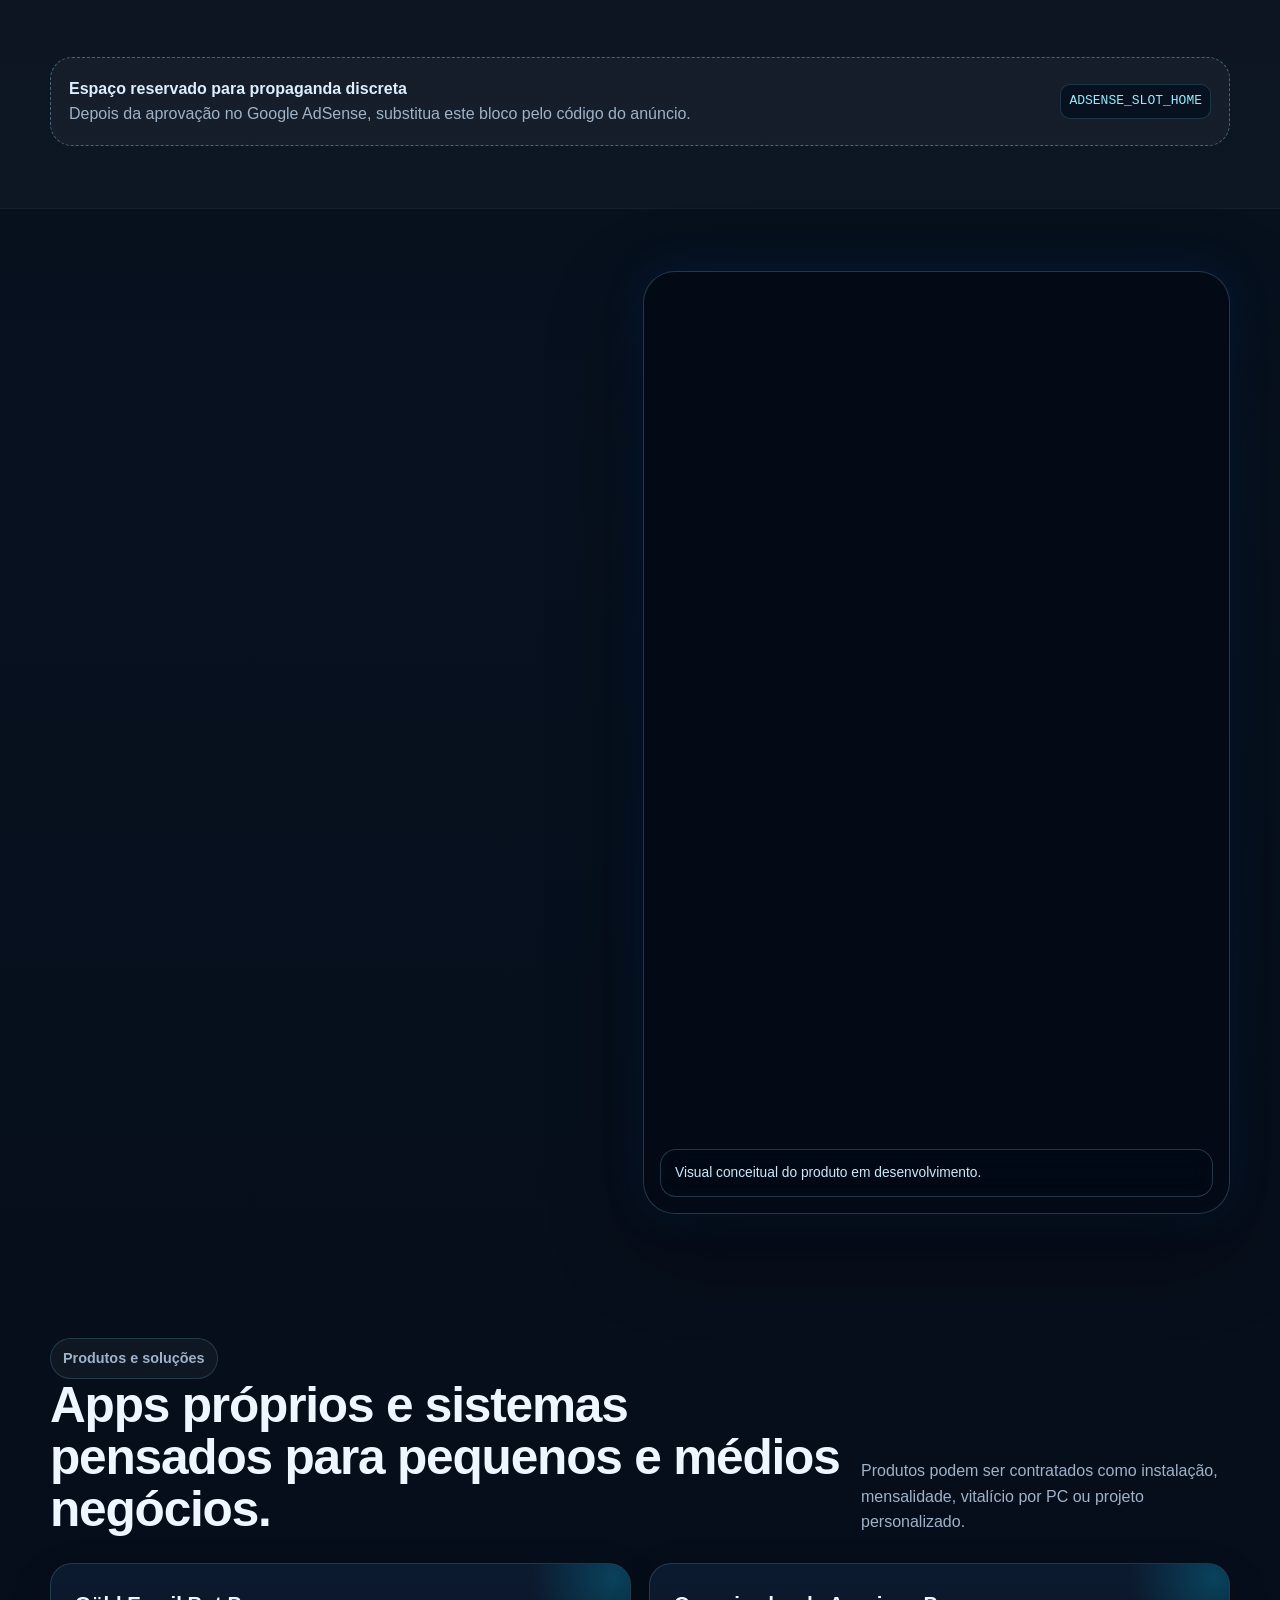
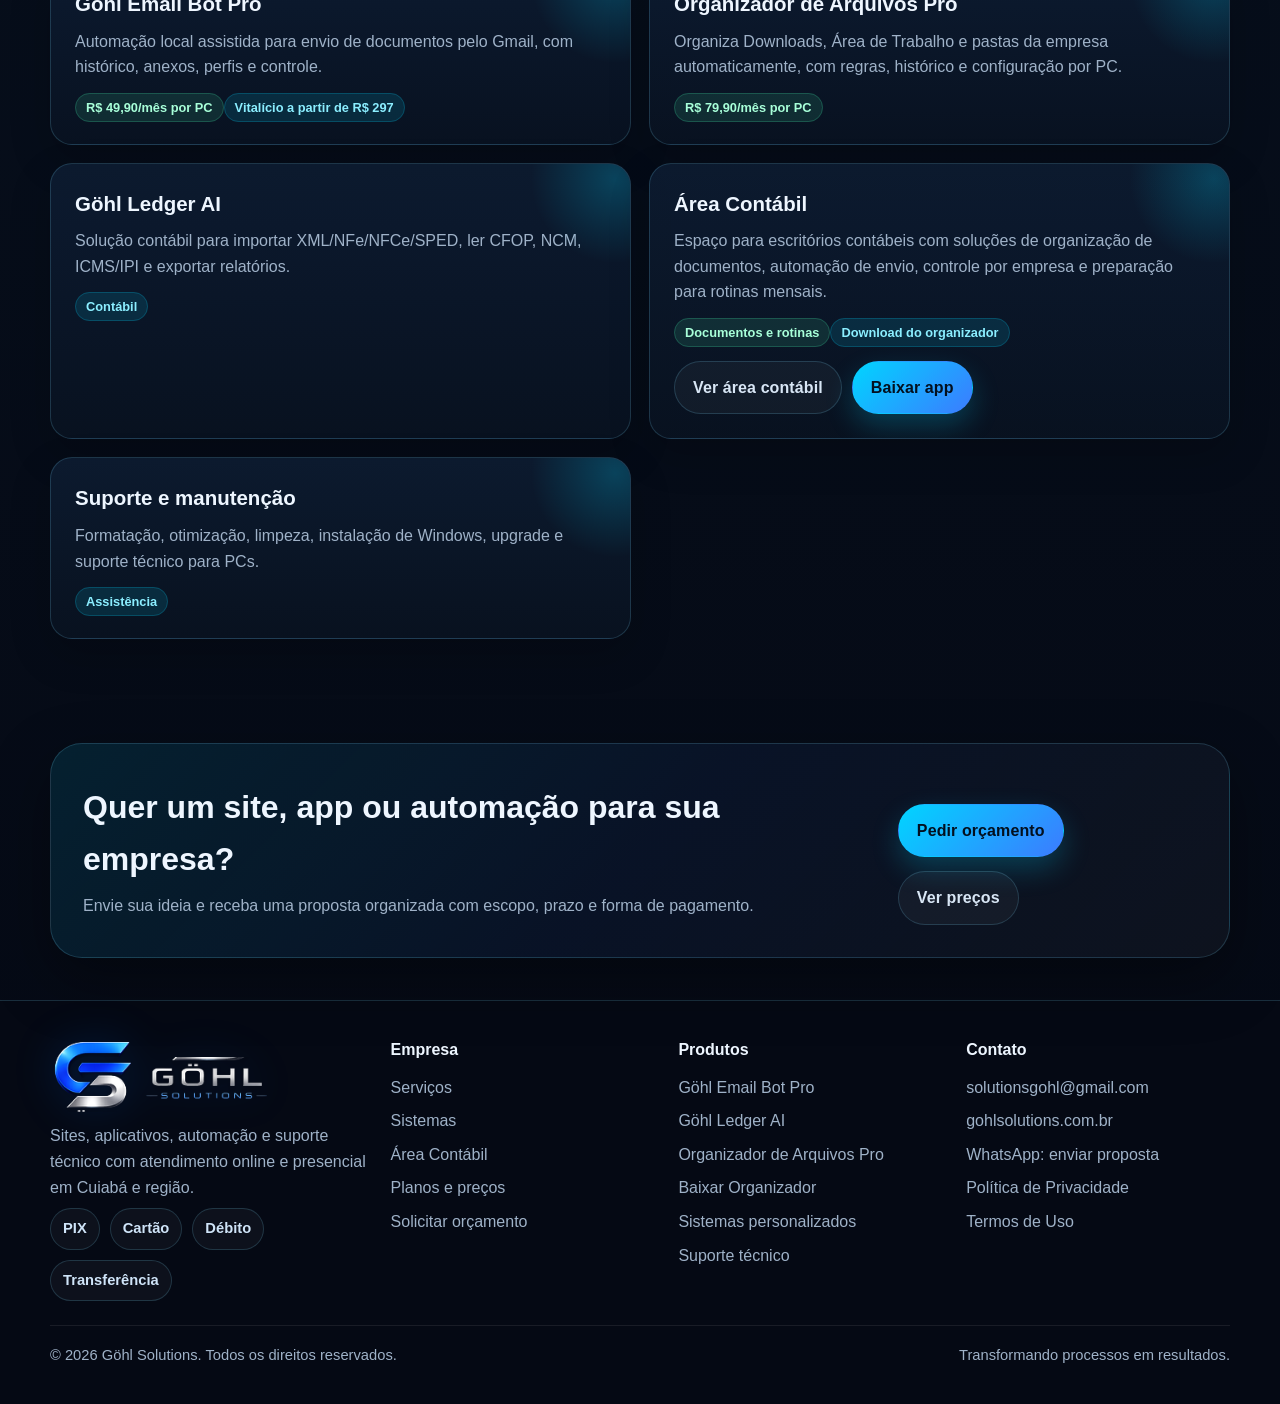
==== commit dd792660: "Add solutions for metalworking shops" ====
--- a/index.html
+++ b/index.html
@@ -4,10 +4,10 @@
   <meta charset="utf-8">
   <meta name="viewport" content="width=device-width, initial-scale=1">
   <title>Göhl Solutions — Sites, Apps, Automação e Suporte Técnico</title>
-  <meta name="description" content="Criação de sites, aplicativos, sistemas personalizados, automação e suporte técnico em Cuiabá e região.">
+  <meta name="description" content="Sites, aplicativos, sistemas personalizados e soluções para serralherias, automação e suporte técnico em Cuiabá e região.">
   <meta name="theme-color" content="#07111f">
   <meta property="og:title" content="Göhl Solutions — Sites, Apps, Automação e Suporte Técnico">
-  <meta property="og:description" content="Criação de sites, aplicativos, sistemas personalizados, automação e suporte técnico em Cuiabá e região.">
+  <meta property="og:description" content="Sites, aplicativos, sistemas personalizados e soluções para serralherias, automação e suporte técnico.">
   <meta property="og:type" content="website">
   <link rel="canonical" href="https://gohlsolutions.com.br/">
   <meta property="og:url" content="https://gohlsolutions.com.br/">
@@ -15,13 +15,13 @@
   <meta property="og:image" content="https://gohlsolutions.com.br/assets/og-image-gohl.webp">
   <meta name="twitter:image" content="https://gohlsolutions.com.br/assets/og-image-gohl.webp">
   <meta name="twitter:card" content="summary">
-  <script type="application/ld+json" id="schema-organization">{"@context":"https://schema.org","@type":"LocalBusiness","name":"Göhl Solutions","url":"https://gohlsolutions.com.br","email":"solutionsgohl@gmail.com","areaServed":["Cuiabá","Várzea Grande","Mato Grosso","Brasil"],"description":"Empresa de software, criação de sites, aplicativos, automação e suporte técnico.","sameAs":["https://gohlsolutions.com.br"]}</script>
+  <script type="application/ld+json" id="schema-organization">{"@context":"https://schema.org","@type":"LocalBusiness","name":"Göhl Solutions","url":"https://gohlsolutions.com.br","email":"solutionsgohl@gmail.com","areaServed":["Cuiabá","Várzea Grande","Mato Grosso","Brasil"],"description":"Empresa de software, criação de sites, aplicativos, soluções para serralherias, automação e suporte técnico.","sameAs":["https://gohlsolutions.com.br"]}</script>
   <link rel="icon" href="assets/favicon-gohl.png" type="image/png">
   <link rel="stylesheet" href="assets/styles.css">
 </head>
 <body>
 <a class="skip" href="#conteudo">Pular para o conteúdo</a>
-<header class="topbar"><div class="container nav"><a class="brand" href="index.html" aria-label="Página inicial da Göhl Solutions"><img src="assets/logo-gohl-horizontal.png" alt="Göhl Solutions"><span class="sr-only"></span></a><button class="menu-btn" type="button" aria-label="Abrir menu">☰ Menu</button><nav class="links" aria-label="Navegação principal"><a href="index.html" class="active">Início</a><a href="servicos.html" class="">Serviços</a><a href="sistemas.html" class="">Sistemas</a><a href="contabil.html" class="">Contábil</a><a href="precos.html" class="">Preços</a><a href="contato.html" class="">Contato</a><a class="btn ghost" href="/admin/login.html">Admin</a></nav></div></header>
+<header class="topbar"><div class="container nav"><a class="brand" href="index.html" aria-label="Página inicial da Göhl Solutions"><img src="assets/logo-gohl-horizontal.png" alt="Göhl Solutions"><span class="sr-only"></span></a><button class="menu-btn" type="button" aria-label="Abrir menu">☰ Menu</button><nav class="links" aria-label="Navegação principal"><a href="index.html" class="active">Início</a><a href="servicos.html" class="">Serviços</a><a href="sistemas.html" class="">Sistemas</a><a href="serralheria.html" class="">Serralherias</a><a href="contabil.html" class="">Contábil</a><a href="precos.html" class="">Preços</a><a href="contato.html" class="">Contato</a><a class="btn ghost" href="/admin/login.html">Admin</a></nav></div></header>
 <main id="conteudo">
 
 <section class="hero hero-premium">
@@ -56,10 +56,11 @@
 </section>
 <section class="section"><div class="container"><div class="section-head reveal"><div><span class="eyebrow">Serviços principais</span><h2>Tudo que uma empresa moderna precisa para aparecer e funcionar melhor.</h2></div><p>Da presença online ao sistema interno, a Göhl Solutions junta design, automação e suporte técnico em uma solução clara para o cliente.</p></div><div class="grid cards-3"><article class="card reveal"><div class="icon"><svg viewBox="0 0 24 24"><path d="M4 5h16v11H4z"/><path d="M8 20h8M12 16v4"/></svg></div><h3>Criação de sites</h3><p>Landing pages, sites institucionais, portfólios, páginas de vendas e presença profissional.</p><ul class="list"><li>Visual premium e responsivo</li><li>Botões de WhatsApp e orçamento</li><li>SEO básico e velocidade</li></ul></article><article class="card reveal"><div class="icon"><svg viewBox="0 0 24 24"><path d="M7 8h10M7 12h10M7 16h6"/><path d="M5 3h14a2 2 0 0 1 2 2v14a2 2 0 0 1-2 2H5a2 2 0 0 1-2-2V5a2 2 0 0 1 2-2z"/></svg></div><h3>Sistemas personalizados</h3><p>Apps e sistemas para organizar processos, clientes, documentos e relatórios.</p><ul class="list"><li>Cadastro, login e área do cliente</li><li>Dashboard e controle de acesso</li><li>Integração de pagamento quando necessário</li></ul></article><article class="card reveal"><div class="icon"><svg viewBox="0 0 24 24"><path d="M12 2v6M12 16v6M4.9 4.9l4.2 4.2M14.9 14.9l4.2 4.2M2 12h6M16 12h6M4.9 19.1l4.2-4.2M14.9 9.1l4.2-4.2"/></svg></div><h3>Automação</h3><p>Automação de tarefas repetitivas, envio assistido de documentos e organização de arquivos.</p><ul class="list"><li>Menos trabalho manual</li><li>Histórico e relatórios</li><li>Processos mais rápidos</li></ul></article></div></div></section>
 <section class="section alt"><div class="container"><div class="ad-slot reveal"><div><strong>Espaço reservado para propaganda discreta</strong><br>Depois da aprovação no Google AdSense, substitua este bloco pelo código do anúncio.</div><code>ADSENSE_SLOT_HOME</code></div></div></section>
+<section class="section"><div class="container"><div class="industry-grid"><div class="reveal"><span class="eyebrow"><span class="pulse"></span> Novo setor atendido</span><h2 style="font-size:clamp(2rem,4vw,3.5rem);line-height:1.05;margin:18px 0 14px">Tecnologia criada para a rotina da serralheria.</h2><p class="lead">Clientes, projetos, medidas, visualizações, propostas e produção reunidos na Göhl Serralheria SaaS.</p><div class="status-row"><span class="app-status">Plataforma em desenvolvimento</span><span class="tag warn">Piloto em preparação</span></div><div class="actions"><a class="btn primary" href="serralheria.html">Conhecer a plataforma</a><a class="btn ghost" href="contato.html?service=G%C3%B6hl%20Serralheria%20SaaS">Solicitar demonstração</a></div></div><figure class="industry-media reveal"><img src="assets/gohl-serralheria-conceito.webp" alt="Visual conceitual de um projeto digital de portão em uma oficina de serralheria" width="1672" height="941" loading="lazy" decoding="async"><figcaption class="media-caption">Visual conceitual do produto em desenvolvimento.</figcaption></figure></div></div></section>
 <section class="section"><div class="container"><div class="section-head reveal"><div><span class="eyebrow">Produtos e soluções</span><h2>Apps próprios e sistemas pensados para pequenos e médios negócios.</h2></div><p>Produtos podem ser contratados como instalação, mensalidade, vitalício por PC ou projeto personalizado.</p></div><div class="grid cards-2"><article class="card product reveal"><h3>Göhl Email Bot Pro</h3><p>Automação local assistida para envio de documentos pelo Gmail, com histórico, anexos, perfis e controle.</p><span class="tag ok">R$ 49,90/mês por PC</span><span class="tag">Vitalício a partir de R$ 297</span></article><article class="card product reveal"><h3>Organizador de Arquivos Pro</h3><p>Organiza Downloads, Área de Trabalho e pastas da empresa automaticamente, com regras, histórico e configuração por PC.</p><span class="tag ok">R$ 79,90/mês por PC</span></article><article class="card product reveal"><h3>Göhl Ledger AI</h3><p>Solução contábil para importar XML/NFe/NFCe/SPED, ler CFOP, NCM, ICMS/IPI e exportar relatórios.</p><span class="tag">Contábil</span></article><article class="card product reveal"><h3>Área Contábil</h3><p>Espaço para escritórios contábeis com soluções de organização de documentos, automação de envio, controle por empresa e preparação para rotinas mensais.</p><span class="tag ok">Documentos e rotinas</span><span class="tag">Download do organizador</span><div class="actions compact-actions"><a class="btn ghost" href="contabil.html">Ver área contábil</a><a class="btn primary" href="assets/downloads/Instalador_Gohl_File_Organizer_v9_1.exe" download>Baixar app</a></div></article><article class="card product reveal"><h3>Suporte e manutenção</h3><p>Formatação, otimização, limpeza, instalação de Windows, upgrade e suporte técnico para PCs.</p><span class="tag">Assistência</span></article></div></div></section>
 <section class="banner"><div class="container"><div class="banner-box reveal"><div><h2>Quer um site, app ou automação para sua empresa?</h2><p>Envie sua ideia e receba uma proposta organizada com escopo, prazo e forma de pagamento.</p></div><div class="actions"><a class="btn primary" href="contato.html">Pedir orçamento</a><a class="btn ghost" href="precos.html">Ver preços</a></div></div></div></section>
 
 </main>
 <footer class="footer"><div class="container"><div class="footer-grid"><div><img src="assets/logo-gohl-horizontal.png" alt="Göhl Solutions" style="width:180px"><p>Sites, aplicativos, automação e suporte técnico com atendimento online e presencial em Cuiabá e região.</p><div class="pill-row"><span class="pill">PIX</span><span class="pill">Cartão</span><span class="pill">Débito</span><span class="pill">Transferência</span></div></div><div><h4>Empresa</h4><a href="servicos.html">Serviços</a><a href="sistemas.html">Sistemas</a><a href="contabil.html">Área Contábil</a><a href="precos.html">Planos e preços</a><a href="contato.html">Solicitar orçamento</a></div><div><h4>Produtos</h4><a href="sistemas.html#emailbot">Göhl Email Bot Pro</a><a href="sistemas.html#ledger">Göhl Ledger AI</a><a href="sistemas.html#organizador">Organizador de Arquivos Pro</a><a href="assets/downloads/Instalador_Gohl_File_Organizer_v9_1.exe" download>Baixar Organizador</a><a href="sistemas.html#custom">Sistemas personalizados</a><a href="servicos.html#suporte">Suporte técnico</a></div><div><h4>Contato</h4><a href="https://mail.google.com/mail/?view=cm&fs=1&to=solutionsgohl%40gmail.com&su=Contato%20pelo%20site%20G%C3%B6hl%20Solutions" target="_blank" rel="noopener" data-gmail-link>solutionsgohl@gmail.com</a><a href="https://gohlsolutions.com.br">gohlsolutions.com.br</a><a href="https://wa.me/5565999999999?text=Ol%C3%A1%2C%20tenho%20interesse%20em%20uma%20proposta%20da%20G%C3%B6hl%20Solutions." target="_blank" rel="noopener" data-whatsapp-link>WhatsApp: enviar proposta</a><a href="privacidade.html">Política de Privacidade</a><a href="termos.html">Termos de Uso</a></div></div><div class="legal"><span>© <span id="year"></span> Göhl Solutions. Todos os direitos reservados.</span><span>Transformando processos em resultados.</span></div></div></footer><script src="assets/script.js"></script>
 </body>
-</html>+</html>
--- a/assets/styles.css
+++ b/assets/styles.css
@@ -21,6 +21,7 @@
 .nav{height:78px;display:flex;align-items:center;justify-content:space-between;gap:20px}.brand{display:flex;align-items:center;gap:12px;font-weight:800;letter-spacing:.2px}.brand img{width:174px;height:auto}.brand small{display:block;color:var(--muted);font-weight:600;margin-top:-4px}.links{display:flex;align-items:center;gap:18px;color:var(--soft);font-weight:650}.links a{opacity:.86}.links a:hover,.links a.active{color:var(--blue);opacity:1}.menu-btn{display:none;border:1px solid var(--line);background:#0d1a2b;color:var(--text);border-radius:14px;padding:10px 12px;font-weight:800}.btn{display:inline-flex;align-items:center;justify-content:center;gap:10px;border:1px solid transparent;border-radius:999px;padding:13px 18px;font-weight:800;letter-spacing:.1px;cursor:pointer;transition:.2s}.btn.primary{background:linear-gradient(135deg,var(--blue),var(--blue2));color:#03101f;box-shadow:0 12px 28px rgba(0,213,255,.22)}.btn.ghost{border-color:var(--line);background:rgba(255,255,255,.04);color:var(--soft)}.btn:hover{transform:translateY(-2px)}
 .hero{padding:72px 0 42px}.hero-grid{display:grid;grid-template-columns:1.08fr .92fr;gap:42px;align-items:center}.eyebrow{display:inline-flex;gap:8px;align-items:center;border:1px solid var(--line);border-radius:999px;background:rgba(255,255,255,.04);padding:8px 12px;color:var(--muted);font-weight:800;font-size:.9rem}.pulse{width:9px;height:9px;background:var(--ok);border-radius:999px;box-shadow:0 0 0 7px rgba(65,231,167,.12)}h1{font-size:clamp(2.35rem,6vw,5.35rem);line-height:.98;margin:20px 0 18px;letter-spacing:-2.5px}.gradient{background:linear-gradient(135deg,#fff,var(--blue) 55%,#a9b9ff);-webkit-background-clip:text;background-clip:text;color:transparent}.lead{font-size:1.12rem;color:#c4d3e5;max-width:68ch}.actions{display:flex;gap:14px;flex-wrap:wrap;margin-top:28px}.trust{display:grid;grid-template-columns:repeat(3,1fr);gap:12px;margin-top:30px}.trust .item{padding:14px;border:1px solid var(--line);border-radius:18px;background:rgba(255,255,255,.035)}.trust strong{display:block;font-size:1.1rem}.trust span{color:var(--muted);font-size:.9rem}.hero-card{position:relative;border:1px solid var(--line);border-radius:32px;background:linear-gradient(180deg,rgba(15,32,56,.92),rgba(9,19,34,.9));padding:28px;box-shadow:var(--shadow);overflow:hidden}.hero-card:before{content:"";position:absolute;inset:-2px;background:linear-gradient(135deg,rgba(0,213,255,.23),transparent 35%,rgba(60,123,255,.2));pointer-events:none}.hero-card>*{position:relative}.dash{display:grid;gap:14px}.dash-row{display:flex;justify-content:space-between;align-items:center;padding:15px 16px;border:1px solid var(--line);border-radius:18px;background:rgba(2,8,18,.54)}.dash-row b{font-size:1.02rem}.tag{border-radius:999px;padding:6px 10px;font-size:.8rem;font-weight:800;background:rgba(0,213,255,.12);color:#8beeff;border:1px solid rgba(0,213,255,.2)}.tag.ok{background:rgba(65,231,167,.12);color:#a8ffd9;border-color:rgba(65,231,167,.22)}.tag.warn{background:rgba(255,209,102,.12);color:#ffe3a3;border-color:rgba(255,209,102,.22)}.terminal{margin-top:16px;padding:18px;border-radius:20px;background:#030710;border:1px solid rgba(255,255,255,.08);font-family:Consolas,Monaco,monospace;color:#b8f3ff;overflow:auto}.terminal span{color:#41e7a7}.section{padding:62px 0}.section.alt{background:rgba(255,255,255,.025);border-block:1px solid rgba(255,255,255,.04)}.section-head{display:flex;justify-content:space-between;gap:20px;align-items:end;margin-bottom:28px}.section-head h2{font-size:clamp(1.8rem,4vw,3.1rem);line-height:1.05;margin:0;letter-spacing:-1.2px}.section-head p{color:var(--muted);max-width:56ch;margin:0}.grid{display:grid;gap:18px}.cards-3{grid-template-columns:repeat(3,1fr)}.cards-2{grid-template-columns:repeat(2,1fr)}.card{border:1px solid var(--line);border-radius:var(--radius);padding:24px;background:linear-gradient(180deg,rgba(15,32,56,.72),rgba(10,20,35,.72));box-shadow:0 16px 42px rgba(0,0,0,.18)}.card h3{margin:0 0 8px;font-size:1.28rem}.card p{color:var(--muted);margin:0 0 14px}.icon{width:48px;height:48px;border-radius:16px;background:linear-gradient(135deg,rgba(0,213,255,.2),rgba(60,123,255,.16));border:1px solid var(--line);display:grid;place-items:center;margin-bottom:16px}.icon svg{width:25px;height:25px;stroke:var(--blue);fill:none;stroke-width:2}.list{display:grid;gap:9px;margin:16px 0 0;padding:0;list-style:none;color:#cce1f5}.list li{display:flex;gap:10px}.list li:before{content:"✓";color:var(--ok);font-weight:900}.product{position:relative;overflow:hidden}.product:after{content:"";position:absolute;right:-70px;top:-70px;width:170px;height:170px;background:radial-gradient(circle,rgba(0,213,255,.22),transparent 70%)}.price{font-size:2rem;font-weight:900;margin:10px 0;color:#fff}.price small{font-size:.88rem;color:var(--muted);font-weight:700}.ad-slot{border:1px dashed rgba(145,220,255,.38);border-radius:22px;padding:18px;background:rgba(255,255,255,.035);display:flex;align-items:center;justify-content:space-between;gap:16px;color:var(--muted)}.ad-slot strong{color:#dceeff}.ad-slot code{background:#07111f;border:1px solid var(--line);padding:6px 8px;border-radius:10px;color:#95edff}.steps{counter-reset:step;display:grid;gap:16px}.step{counter-increment:step;display:grid;grid-template-columns:auto 1fr;gap:16px;align-items:start;padding:20px;border:1px solid var(--line);border-radius:20px;background:rgba(255,255,255,.035)}.step:before{content:counter(step);width:38px;height:38px;border-radius:50%;display:grid;place-items:center;background:linear-gradient(135deg,var(--blue),var(--blue2));color:#06111d;font-weight:900}.form-wrap{display:grid;grid-template-columns:.9fr 1.1fr;gap:20px}.contact-card{border:1px solid var(--line);border-radius:28px;background:linear-gradient(180deg,rgba(15,32,56,.76),rgba(8,17,30,.78));padding:26px}.form{display:grid;gap:13px}.field{display:grid;gap:7px}.field label{font-weight:800;color:#d9e9f7;font-size:.93rem}.field input,.field textarea,.field select{width:100%;border:1px solid rgba(145,220,255,.22);background:#06101d;color:#eef6ff;border-radius:16px;padding:13px 14px;font:inherit;outline:none}.field input:focus,.field textarea:focus,.field select:focus{border-color:var(--blue);box-shadow:0 0 0 4px rgba(0,213,255,.1)}.field textarea{min-height:140px;resize:vertical}.note{color:var(--muted);font-size:.93rem}.mini{font-size:.88rem;color:var(--muted)}.footer{padding:36px 0;border-top:1px solid var(--line);background:rgba(5,9,20,.8)}.footer-grid{display:grid;grid-template-columns:1.2fr repeat(3,1fr);gap:24px}.footer h4{margin:0 0 12px}.footer a,.footer p{color:var(--muted);display:block;margin:8px 0}.legal{border-top:1px solid rgba(255,255,255,.08);margin-top:24px;padding-top:18px;color:var(--muted);font-size:.92rem;display:flex;justify-content:space-between;gap:14px;flex-wrap:wrap}.pill-row{display:flex;gap:10px;flex-wrap:wrap}.pill{border:1px solid var(--line);border-radius:999px;padding:8px 12px;color:#cfe4f8;background:rgba(255,255,255,.035);font-weight:750;font-size:.92rem}.table{width:100%;border-collapse:collapse;overflow:hidden;border-radius:20px;border:1px solid var(--line)}.table th,.table td{text-align:left;padding:15px;border-bottom:1px solid rgba(255,255,255,.07)}.table th{background:#0d1a2b;color:#dceeff}.table tr:last-child td{border-bottom:0}.table td{color:#c1d1e5}.banner{padding:42px 0}.banner-box{border:1px solid var(--line);border-radius:32px;padding:32px;background:linear-gradient(135deg,rgba(0,213,255,.11),rgba(60,123,255,.07),rgba(255,255,255,.035));display:flex;align-items:center;justify-content:space-between;gap:22px;box-shadow:var(--shadow)}.banner h2{margin:0 0 8px;font-size:2rem}.banner p{margin:0;color:var(--muted)}
 .reveal{opacity:0;transform:translateY(18px);transition:.55s}.reveal.show{opacity:1;transform:translateY(0)}
+@media(max-width:1060px){.links{position:absolute;top:78px;left:16px;right:16px;display:none;flex-direction:column;align-items:stretch;background:#07111f;border:1px solid var(--line);border-radius:20px;padding:16px;box-shadow:var(--shadow)}.links.open{display:flex}.menu-btn{display:block}}
 @media(max-width:900px){.links{position:absolute;top:78px;left:16px;right:16px;display:none;flex-direction:column;align-items:stretch;background:#07111f;border:1px solid var(--line);border-radius:20px;padding:16px}.links.open{display:flex}.menu-btn{display:block}.hero-grid,.form-wrap{grid-template-columns:1fr}.section-head{display:block}.cards-3,.cards-2{grid-template-columns:1fr}.footer-grid{grid-template-columns:1fr 1fr}.trust{grid-template-columns:1fr}.banner-box{display:block}.banner-box .actions{margin-top:18px}}
 @media(max-width:560px){.brand img{width:142px}.nav{height:70px}.links{top:70px}.hero{padding-top:46px}h1{letter-spacing:-1.2px}.footer-grid{grid-template-columns:1fr}.ad-slot{display:block}.btn{width:100%}.actions{width:100%}.table{font-size:.9rem}.table th:nth-child(3),.table td:nth-child(3){display:none}}
 
@@ -254,3 +255,37 @@
 .checksum code{word-break:break-all;color:#9ee8ff;background:#07111f;border:1px solid var(--line);border-radius:8px;padding:2px 6px}
 .btn.whatsapp{background:linear-gradient(135deg,#25d366,#1da851);color:#03150a;box-shadow:0 12px 28px rgba(37,211,102,.18)}
 @media(max-width:560px){.download-box .btn{width:100%}}
+
+/* Soluções para serralherias */
+.product-featured{
+  border-color:rgba(65,231,167,.34);
+  background:linear-gradient(145deg,rgba(10,37,55,.94),rgba(7,20,38,.88));
+}
+.product-featured:after{background:radial-gradient(circle,rgba(65,231,167,.2),transparent 70%)}
+.industry-hero{padding:72px 0 38px;overflow:hidden}
+.industry-grid{display:grid;grid-template-columns:1fr 1.05fr;gap:34px;align-items:center}
+.industry-copy h1{font-size:clamp(2.5rem,5.7vw,5.25rem);max-width:12ch}
+.industry-copy .lead{max-width:59ch}
+.status-row{display:flex;gap:10px;align-items:center;flex-wrap:wrap;margin:22px 0 0}
+.app-status{display:inline-flex;align-items:center;gap:8px;padding:8px 12px;border-radius:999px;border:1px solid rgba(65,231,167,.26);background:rgba(65,231,167,.09);color:#a8ffd9;font-size:.86rem;font-weight:850}
+.app-status:before{content:"";width:8px;height:8px;border-radius:50%;background:var(--ok);box-shadow:0 0 0 6px rgba(65,231,167,.09)}
+.industry-media{position:relative;margin:0;border:1px solid rgba(124,219,255,.23);border-radius:32px;overflow:hidden;background:#030915;box-shadow:0 30px 90px rgba(0,0,0,.42),0 0 44px rgba(0,119,255,.13)}
+.industry-media img{width:100%;aspect-ratio:16/10;object-fit:cover}
+.media-caption{position:absolute;left:16px;right:16px;bottom:16px;padding:12px 14px;border:1px solid rgba(145,220,255,.23);border-radius:16px;background:rgba(2,9,22,.78);backdrop-filter:blur(12px);color:#cfe8fb;font-size:.86rem}
+.feature-band{display:grid;grid-template-columns:repeat(4,1fr);gap:12px;margin-top:34px}
+.feature-band .item{padding:16px;border:1px solid var(--line);border-radius:18px;background:rgba(255,255,255,.035)}
+.feature-band strong{display:block;color:#fff;margin-bottom:3px}.feature-band span{color:var(--muted);font-size:.9rem}
+.module-card{position:relative;padding-top:68px}
+.module-number{position:absolute;top:22px;left:24px;width:34px;height:34px;border-radius:12px;display:grid;place-items:center;background:linear-gradient(135deg,var(--blue),var(--blue2));color:#03101f;font-weight:950}
+.journey{display:grid;grid-template-columns:repeat(5,1fr);gap:0;counter-reset:journey}
+.journey-step{position:relative;padding:20px 16px 18px 52px;border-block:1px solid var(--line);background:rgba(255,255,255,.025)}
+.journey-step:first-child{border-left:1px solid var(--line);border-radius:20px 0 0 20px}
+.journey-step:last-child{border-right:1px solid var(--line);border-radius:0 20px 20px 0}
+.journey-step:before{counter-increment:journey;content:counter(journey);position:absolute;left:14px;top:20px;width:27px;height:27px;border-radius:50%;display:grid;place-items:center;background:rgba(0,213,255,.13);border:1px solid rgba(0,213,255,.28);color:#9bedff;font-weight:900}
+.journey-step:after{content:"";position:absolute;right:-5px;top:31px;width:10px;height:10px;border-top:2px solid var(--blue);border-right:2px solid var(--blue);transform:rotate(45deg);z-index:2}
+.journey-step:last-child:after{display:none}.journey-step strong{display:block;margin-bottom:4px}.journey-step span{color:var(--muted);font-size:.88rem}
+.truth-note{border-left:3px solid var(--warn);padding:16px 18px;border-radius:0 16px 16px 0;background:rgba(255,209,102,.07);color:#e7d7ad}
+.truth-note strong{color:#ffe3a3}
+.cta-inline{color:#9eefff;font-weight:850}.cta-inline:hover{text-decoration:underline}
+@media(max-width:980px){.industry-grid{grid-template-columns:1fr}.industry-copy h1{max-width:15ch}.feature-band{grid-template-columns:repeat(2,1fr)}.journey{grid-template-columns:1fr;gap:10px}.journey-step,.journey-step:first-child,.journey-step:last-child{border:1px solid var(--line);border-radius:16px}.journey-step:after{right:auto;left:25px;top:auto;bottom:-6px;transform:rotate(135deg)}}
+@media(max-width:560px){.industry-hero{padding:46px 0 24px}.industry-media{border-radius:23px}.feature-band{grid-template-columns:1fr}.status-row{align-items:stretch}.app-status{justify-content:center}}
